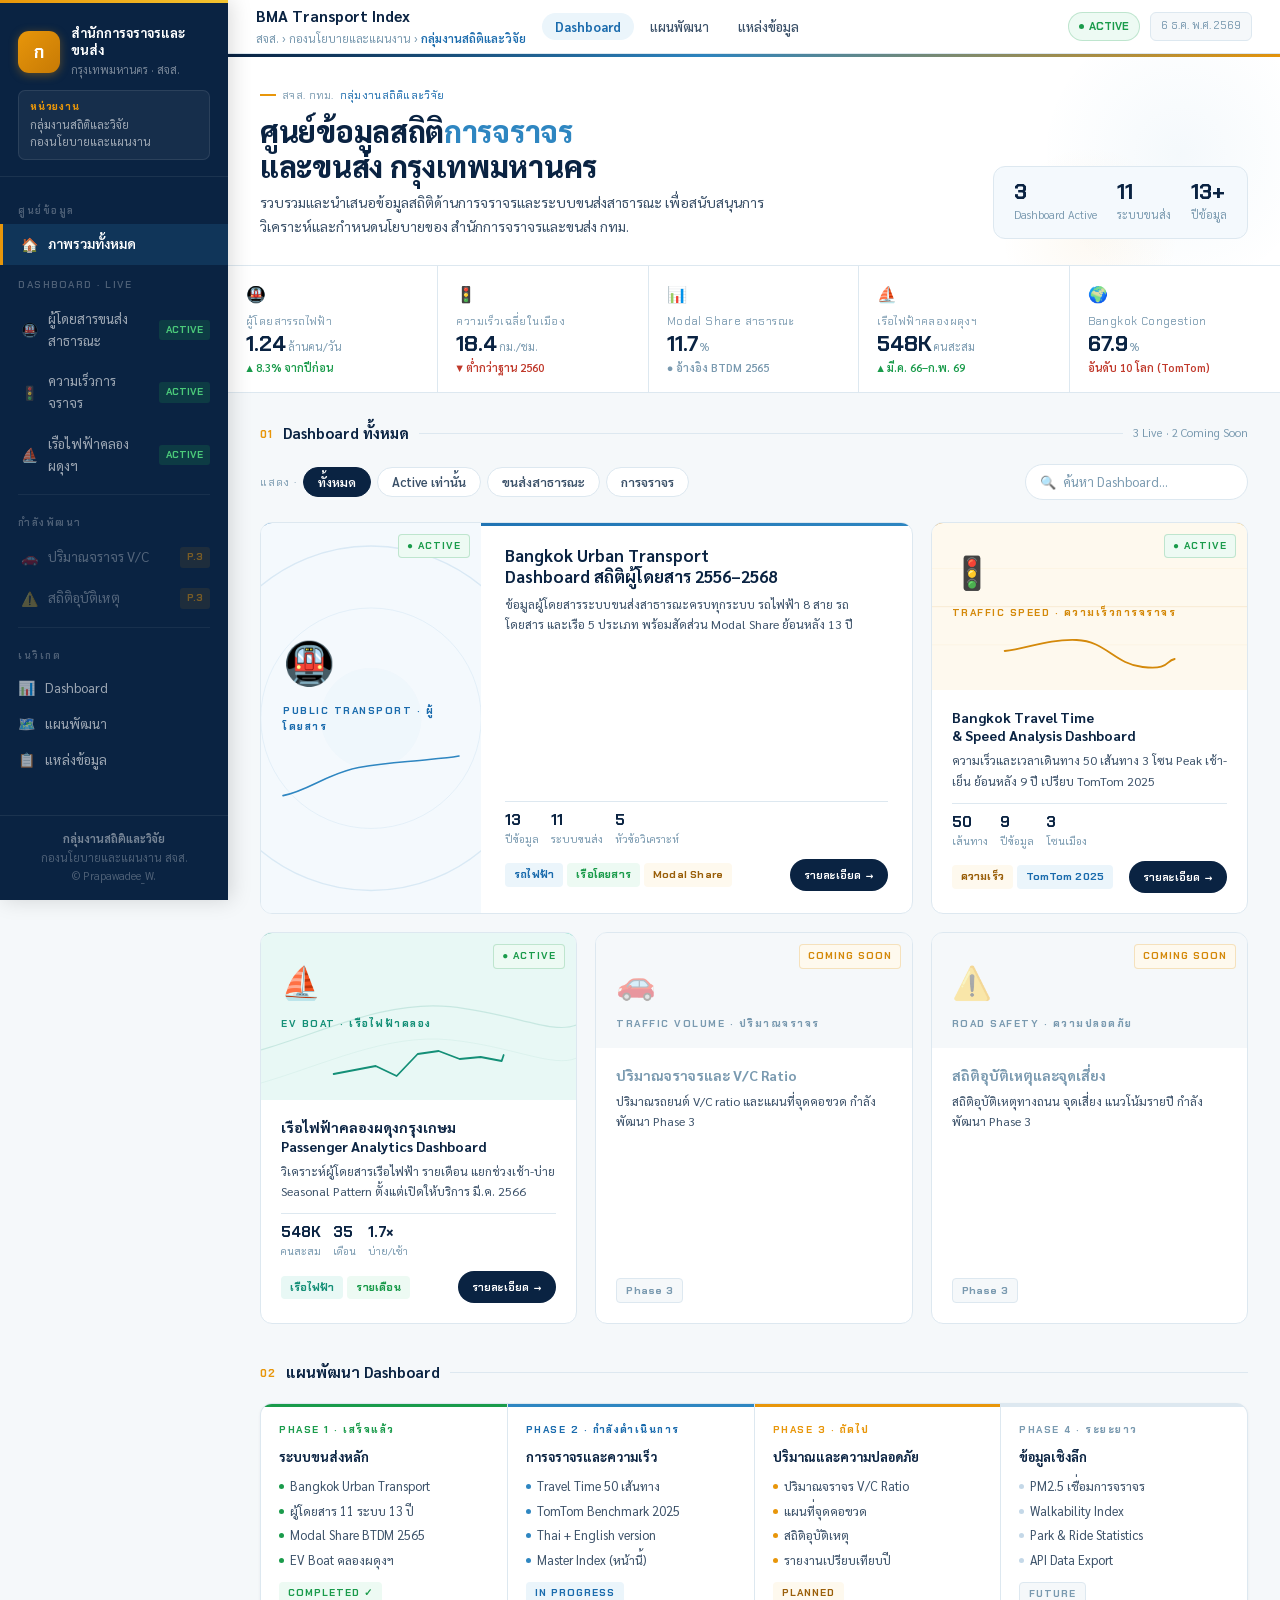
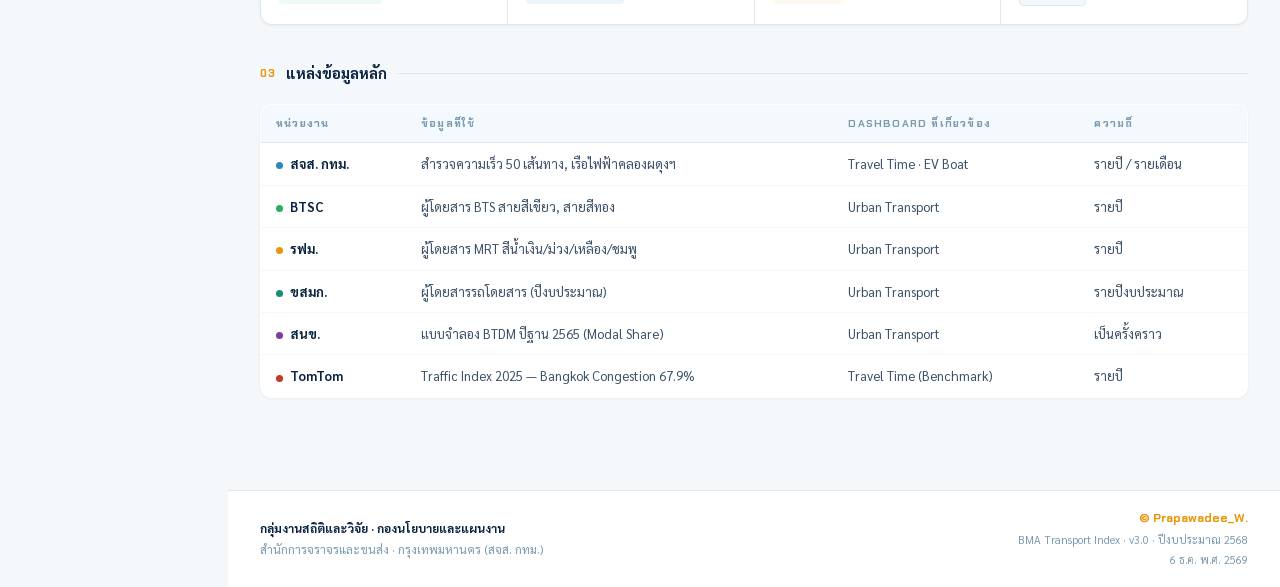
==== index.html @ 34e9fd41 "Add files via upload" ====
<!DOCTYPE html>
<html lang="th">
<head>
<meta charset="UTF-8">
<meta name="viewport" content="width=device-width, initial-scale=1.0">
<title>BMA Transport Index · ศูนย์ข้อมูลสถิติการจราจรและขนส่ง กทม.</title>
<link href="https://fonts.googleapis.com/css2?family=Sarabun:wght@300;400;500;600;700;800&family=Chakra+Petch:wght@400;500;600;700&display=swap" rel="stylesheet">
<style>
/* ══════════════════════════════════════════════════
   DESIGN SYSTEM — BMA Transport Index
   พื้นขาว · Sidebar มาตรฐานราชการ · Interactive
   © Prapawadee_W.
══════════════════════════════════════════════════ */
:root {
  /* Brand */
  --navy:        #0A2342;
  --navy-light:  #0D2B4E;
  --blue:        #1A6BAD;
  --blue-mid:    #2E86C1;
  --blue-light:  #EBF5FB;
  --blue-pale:   #F4F9FD;
  --gold:        #D4890A;
  --gold-bright: #E8960A;
  --gold-light:  #FEF9EE;
  --green:       #1A9B4B;
  --green-light: #EDFAF3;
  --teal:        #148F77;
  --teal-light:  #E8F8F5;
  --red:         #C0392B;
  --red-light:   #FDF3F2;
  --slate:       #5D7B8A;
  /* Layout */
  --sidebar-w:   228px;
  /* Neutral */
  --bg:          #F5F8FA;
  --white:       #FFFFFF;
  --border:      #DDE8F0;
  --border-mid:  #C4D8E8;
  /* Text */
  --text:        #0D1B2A;
  --text-mid:    #3A5068;
  --text-muted:  #7A9AB0;
  /* Shadow */
  --sh-xs: 0 1px 3px rgba(10,35,66,0.06);
  --sh-sm: 0 2px 8px rgba(10,35,66,0.08);
  --sh-md: 0 4px 20px rgba(10,35,66,0.10);
  --sh-lg: 0 10px 40px rgba(10,35,66,0.14);
  /* Radius */
  --r:    12px;
  --r-sm: 7px;
}

/* ══════════════════════════════════
   FLUID TYPE SCALE
   PC (≥1100px): base 15px
   Tablet (768–1099px): base 14px
   Mobile (<768px): base 13px
   Minimum readable: 11px (labels)
══════════════════════════════════ */
*,*::before,*::after { box-sizing:border-box; margin:0; padding:0; }
html {
  scroll-behavior:smooth;
  /* fluid base: 13px mobile → 15px desktop */
  font-size: clamp(13px, 1.2vw + 10px, 15px);
}
body {
  font-family: 'Sarabun', sans-serif;
  background: var(--bg);
  color: var(--text);
  font-size: 1rem;        /* inherits clamp above */
  line-height: 1.65;
  min-height: 100vh;
  display: flex;
}

/* ══════════════════════════════════
   SIDEBAR (มาตรฐานราชการ)
══════════════════════════════════ */
.sidebar {
  position: fixed;
  top: 0; left: 0;
  width: var(--sidebar-w);
  height: 100vh;
  background: var(--navy);
  display: flex; flex-direction: column;
  z-index: 300;
  box-shadow: 3px 0 20px rgba(0,0,0,0.15);
  overflow: hidden;
}

/* top accent stripe */
.sidebar::before {
  content: '';
  position: absolute; top:0; left:0; right:0; height:3px;
  background: linear-gradient(90deg, var(--gold-bright), #F4C430);
}

.sb-brand {
  padding: 22px 18px 16px;
  border-bottom: 1px solid rgba(255,255,255,0.07);
  margin-top: 3px;
}
.sb-logo-row {
  display: flex; align-items: center; gap: 11px;
  margin-bottom: 11px;
}
.sb-logo-circle {
  width: 42px; height: 42px; border-radius: 11px;
  background: linear-gradient(135deg, var(--gold-bright), #C77A05);
  display: flex; align-items: center; justify-content: center;
  font-family: 'Chakra Petch', sans-serif;
  font-size: 17px; font-weight: 700; color: #fff;
  flex-shrink: 0;
  box-shadow: 0 2px 10px rgba(212,137,10,0.4);
}
.sb-brand-name {
  font-size: 13px; font-weight: 700; color: #fff;
  line-height: 1.3;
}
.sb-brand-sub { font-size: 11px; color: rgba(255,255,255,0.45); margin-top:2px; }

.sb-org-box {
  background: rgba(255,255,255,0.05);
  border: 1px solid rgba(255,255,255,0.09);
  border-radius: 7px;
  padding: 8px 11px;
  font-size: 11px;
  color: rgba(255,255,255,0.6);
  line-height: 1.55;
}
.sb-org-box strong {
  color: var(--gold-bright);
  display: block; font-size: 10px;
  font-family: 'Chakra Petch', sans-serif;
  letter-spacing: 0.8px; text-transform: uppercase;
  margin-bottom: 2px;
}

/* nav */
.sb-nav { flex:1; padding: 14px 0; overflow-y: auto; }
.sb-nav::-webkit-scrollbar { width: 3px; }
.sb-nav::-webkit-scrollbar-track { background: transparent; }
.sb-nav::-webkit-scrollbar-thumb { background: rgba(255,255,255,0.1); border-radius: 2px; }

.sb-section-label {
  font-family: 'Chakra Petch', sans-serif;
  font-size: 10px; font-weight: 600;
  color: rgba(255,255,255,0.28);
  letter-spacing: 1.5px; text-transform: uppercase;
  padding: 12px 18px 5px;
}

.sb-item {
  display: flex; align-items: center; gap: 10px;
  padding: 9px 18px;
  color: rgba(255,255,255,0.6);
  font-size: 13.5px;
  cursor: pointer;
  border-left: 3px solid transparent;
  transition: all 0.18s;
  text-decoration: none;
  position: relative;
}
.sb-item:hover {
  background: rgba(255,255,255,0.05);
  color: rgba(255,255,255,0.9);
}
.sb-item.active {
  background: rgba(46,134,193,0.18);
  color: #fff;
  border-left-color: var(--gold-bright);
  font-weight: 600;
}
.sb-icon { width: 17px; text-align:center; font-size:14px; flex-shrink:0; }

/* live badge on nav item */
.sb-badge {
  margin-left: auto;
  font-family: 'Chakra Petch', sans-serif;
  font-size: 10px; font-weight: 700;
  padding: 2px 7px; border-radius: 3px;
  text-transform: uppercase;
}
.sb-badge.live { background: rgba(26,155,75,0.2); color: #4BCA7A; }
.sb-badge.soon { background: rgba(212,137,10,0.2); color: var(--gold-bright); }

.sb-divider { height:1px; background: rgba(255,255,255,0.06); margin: 8px 18px; }

.sb-footer {
  padding: 14px 18px;
  border-top: 1px solid rgba(255,255,255,0.07);
  font-size: 11px;
  color: rgba(255,255,255,0.28);
  text-align: center;
  line-height: 1.7;
}
.sb-footer strong { color: rgba(255,255,255,0.45); }

/* ══════════════════════════════════
   MAIN WRAPPER
══════════════════════════════════ */
.main-wrapper {
  margin-left: var(--sidebar-w);
  flex: 1;
  display: flex; flex-direction: column;
  min-height: 100vh;
}

/* ══════════════════════════════════
   TOPBAR
══════════════════════════════════ */
.topbar {
  background: var(--white);
  border-bottom: 1px solid var(--border);
  height: 54px;
  padding: 0 28px;
  display: flex; align-items: center; justify-content: space-between;
  position: sticky; top:0; z-index:200;
  box-shadow: var(--sh-xs);
  gap: 16px;
}
.topbar-left { display:flex; align-items:center; gap:16px; }
.page-title  { font-size: clamp(14px, 1.2vw, 16px); font-weight:700; color:var(--navy); }
.breadcrumb  { font-size: 11.5px; color:var(--text-muted); }
.breadcrumb span { color:var(--blue); font-weight:600; }

/* inline nav pills (topbar) */
.top-nav { display:flex; align-items:center; gap:3px; }
.tnav-pill {
  padding: 5px 13px;
  border-radius: 18px; font-size: 13px; font-weight:500;
  color: var(--text-mid); cursor:pointer;
  border:none; background:transparent;
  font-family:'Sarabun',sans-serif;
  transition:all 0.15s;
}
.tnav-pill:hover { background:var(--blue-light); color:var(--blue); }
.tnav-pill.active { background:var(--blue-light); color:var(--blue); font-weight:700; }

.topbar-right { display:flex; align-items:center; gap:10px; flex-shrink:0; }
.live-chip {
  display:flex; align-items:center; gap:5px;
  background:var(--green-light);
  border:1px solid rgba(26,155,75,0.22);
  border-radius:18px; padding:4px 10px;
  font-size: 11px; font-weight:700; color:var(--green);
  font-family:'Chakra Petch',sans-serif;
}
.live-dot {
  width:5px; height:5px; border-radius:50%;
  background:var(--green);
  animation: blink 2s ease-in-out infinite;
}
@keyframes blink { 0%,100%{opacity:1} 50%{opacity:0.25} }
.date-badge {
  font-size: 11.5px; color:var(--text-muted);
  font-family:'Chakra Petch',sans-serif;
  background:var(--bg); border:1px solid var(--border);
  border-radius:6px; padding:4px 10px;
}

/* ══════════════════════════════════
   HERO BANNER
══════════════════════════════════ */
.hero {
  background: var(--white);
  border-bottom: 1px solid var(--border);
  padding: 32px 32px 26px;
  position: relative; overflow: hidden;
}
.hero-stripe {
  position:absolute; top:0; left:0; right:0; height:3px;
  background: linear-gradient(90deg, var(--navy) 0%, var(--blue-mid) 45%, var(--gold-bright) 100%);
}
.hero-deco {
  position:absolute; right:-40px; top:-40px;
  width:280px; height:280px; border-radius:50%;
  background:radial-gradient(circle,rgba(46,134,193,0.05) 0%,transparent 70%);
  pointer-events:none;
}
.hero-deco2 {
  position:absolute; right:100px; bottom:-60px;
  width:180px; height:180px; border-radius:50%;
  background:radial-gradient(circle,rgba(212,137,10,0.05) 0%,transparent 70%);
  pointer-events:none;
}
.hero-inner { position:relative; z-index:1; display:flex; align-items:flex-end; justify-content:space-between; gap:24px; flex-wrap:wrap; }
.hero-crumb {
  display:flex; align-items:center; gap:6px;
  font-size: 11px; color:var(--text-muted);
  font-family:'Chakra Petch',sans-serif; letter-spacing:0.3px;
  margin-bottom:10px;
}
.hero-crumb::before { content:''; width:16px; height:2px; background:var(--gold-bright); display:inline-block; }
.hero-crumb span { color:var(--blue); }
.hero-h1 {
  font-size: clamp(22px, 3vw, 30px); font-weight:800; color:var(--navy);
  line-height:1.15; letter-spacing:-0.3px;
}
.hero-h1 em { color:var(--blue-mid); font-style:normal; }
.hero-sub {
  margin-top:8px; font-size: clamp(13px, 1.1vw, 14px); color:var(--text-mid);
  font-weight:400; max-width:520px; line-height:1.7;
}
.hero-counters {
  display:flex; gap:20px;
  background:var(--blue-pale); border:1px solid var(--border);
  border-radius:var(--r); padding:14px 20px;
  flex-shrink:0;
}
.hcnt-val {
  font-size: clamp(18px, 2vw, 22px); font-weight:800; color:var(--navy);
  font-family:'Chakra Petch',sans-serif; line-height:1;
}
.hcnt-lbl { font-size: 11px; color:var(--text-muted); margin-top:3px; }

/* ══════════════════════════════════
   KPI STRIP
══════════════════════════════════ */
.kpi-strip {
  display:grid; grid-template-columns:repeat(5,1fr);
  background:var(--white);
  border-bottom:1px solid var(--border);
}
.kpi-cell {
  padding:15px 18px;
  border-right:1px solid var(--border);
  position:relative; cursor:default;
  transition:background 0.15s;
}
.kpi-cell:last-child { border-right:none; }
.kpi-cell:hover { background:var(--blue-pale); }
.kpi-cell::after {
  content:''; position:absolute;
  bottom:0; left:0; right:0; height:2px;
  transform:scaleX(0); transform-origin:left;
  transition:transform 0.28s ease;
}
.kpi-cell:hover::after { transform:scaleX(1); }
.kc-b::after { background:var(--blue-mid); }
.kc-g::after { background:var(--gold-bright); }
.kc-gr::after{ background:var(--green); }
.kc-t::after { background:var(--teal); }
.kc-r::after { background:var(--red); }

.kpi-em   { font-size: 16px; margin-bottom:5px; }
.kpi-lbl  { font-size: 11px; color:var(--text-muted); font-family:'Chakra Petch',sans-serif; letter-spacing:0.4px; margin-bottom:3px; }
.kpi-num  { font-size: clamp(18px, 2vw, 22px); font-weight:800; color:var(--navy); line-height:1; font-family:'Chakra Petch',sans-serif; }
.kpi-unit { font-size: 11px; font-weight:400; color:var(--text-muted); margin-left:2px; font-family:'Sarabun',sans-serif; }
.kpi-chg  { margin-top:4px; font-size: 11px; font-weight:600; }
.up   { color:var(--green); }
.down { color:var(--red); }
.flat { color:var(--text-muted); }

/* ══════════════════════════════════
   CONTENT AREA
══════════════════════════════════ */
.content { padding:28px 32px 56px; flex:1; }

/* Section header */
.sec-head {
  display:flex; align-items:center; gap:10px;
  margin-bottom:18px;
}
.sec-num {
  font-family:'Chakra Petch',sans-serif;
  font-size: 11px; font-weight:700; color:var(--gold-bright); letter-spacing:1px;
}
.sec-title { font-size: 15px; font-weight:700; color:var(--navy); }
.sec-hr { flex:1; height:1px; background:var(--border); }
.sec-meta { font-size: 11.5px; color:var(--text-muted); }

/* ══════════════════════════════════
   FILTER BAR
══════════════════════════════════ */
.filter-bar {
  display:flex; align-items:center; justify-content:space-between;
  margin-bottom:22px; flex-wrap:wrap; gap:10px;
}
.filter-left { display:flex; align-items:center; gap:6px; flex-wrap:wrap; }
.filter-lbl {
  font-size: 11px; color:var(--text-muted);
  font-family:'Chakra Petch',sans-serif;
  letter-spacing:0.8px; text-transform:uppercase;
}
.fbtn {
  padding: 6px 14px; border-radius:16px;
  font-size: 12.5px; font-weight:600;
  font-family:'Sarabun',sans-serif; cursor:pointer;
  border:1px solid var(--border);
  background:var(--white); color:var(--text-mid);
  transition:all 0.15s;
}
.fbtn:hover { border-color:var(--blue-mid); color:var(--blue); }
.fbtn.on { background:var(--navy); color:#fff; border-color:var(--navy); }

.search-wrap {
  display:flex; align-items:center; gap:7px;
  background:var(--white); border:1px solid var(--border);
  border-radius:20px; padding:6px 14px;
  transition:border-color 0.15s;
}
.search-wrap:focus-within { border-color:var(--blue-mid); box-shadow:0 0 0 3px rgba(46,134,193,0.08); }
.search-wrap input {
  border:none; outline:none; background:transparent;
  font-family:'Sarabun',sans-serif; font-size: 13px;
  color:var(--text); width:170px;
}
.search-wrap input::placeholder { color:var(--text-muted); }

/* ══════════════════════════════════
   DASHBOARD CARDS GRID
══════════════════════════════════ */
.cards-grid {
  display:grid;
  grid-template-columns:repeat(3,1fr);
  gap:18px; margin-bottom:36px;
}

.dcard {
  background:var(--white);
  border:1px solid var(--border);
  border-radius:var(--r);
  overflow:hidden;
  display:flex; flex-direction:column;
  text-decoration:none; color:inherit;
  cursor:pointer; position:relative;
  transition:transform 0.2s, box-shadow 0.2s, border-color 0.2s;
}
.dcard:not(.disabled):hover {
  transform:translateY(-4px);
  box-shadow:var(--sh-lg);
  border-color:var(--border-mid);
}
.dcard.featured { grid-column:span 2; flex-direction:row; }
.dcard.disabled { opacity:0.52; cursor:not-allowed; pointer-events:none; }
.dcard[data-hidden="true"] { display:none; }

/* accent top bar */
.dcard::before {
  content:''; position:absolute;
  top:0; left:0; right:0; height:3px;
}
.dcard.c-blue::before  { background:linear-gradient(90deg,var(--blue),var(--blue-mid)); }
.dcard.c-gold::before  { background:linear-gradient(90deg,#B5700A,var(--gold-bright)); }
.dcard.c-teal::before  { background:linear-gradient(90deg,var(--teal),#1ABC9C); }
.dcard.c-slate::before { background:var(--border); }

/* card visual panel */
.card-vis {
  background:var(--blue-pale);
  padding:22px 20px 16px;
  flex-shrink:0; position:relative; overflow:hidden;
}
.featured .card-vis {
  width:220px; padding:26px 22px;
  display:flex; flex-direction:column; justify-content:center;
}
.dcard.c-gold .card-vis  { background:var(--gold-light); }
.dcard.c-teal .card-vis  { background:var(--teal-light); }
.dcard.c-slate .card-vis { background:var(--bg); }

.vis-deco { position:absolute; inset:0; pointer-events:none; opacity:0.45; }
.card-icon { font-size:32px; display:block; margin-bottom:8px; position:relative; z-index:1; }
.featured .card-icon { font-size:42px; }
.card-type {
  font-family:'Chakra Petch',sans-serif;
  font-size: 10px; font-weight:700; letter-spacing:1.5px;
  text-transform:uppercase; position:relative; z-index:1;
}
.dcard.c-blue .card-type  { color:var(--blue); }
.dcard.c-gold .card-type  { color:var(--gold); }
.dcard.c-teal .card-type  { color:var(--teal); }
.dcard.c-slate .card-type { color:var(--text-muted); }

/* sparkline */
.spark { width:100%; height:42px; margin-top:10px; position:relative; z-index:1; }
.featured .spark { height:64px; }
.spark svg { width:100%; height:100%; overflow:visible; }
.spark path { fill:none; stroke-width:1.8; stroke-linecap:round; stroke-linejoin:round; }
.spark .area { fill-opacity:0.12; stroke:none; }

/* status pill */
.card-pill {
  position:absolute; top:11px; right:11px;
  font-family:'Chakra Petch',sans-serif;
  font-size: 10px; font-weight:700; letter-spacing:1px;
  padding:3px 8px; border-radius:4px; text-transform:uppercase;
}
.pill-live { background:var(--green-light); color:var(--green); border:1px solid rgba(26,155,75,0.22); }
.pill-soon { background:var(--gold-light);  color:var(--gold);  border:1px solid rgba(212,137,10,0.22); }

/* card body */
.card-body { padding:18px 20px 20px; flex:1; display:flex; flex-direction:column; }
.featured .card-body { padding:22px 24px; }

.card-title { font-size: clamp(13px, 1.1vw, 15px); font-weight:700; color:var(--navy); line-height:1.3; margin-bottom:6px; }
.featured .card-title { font-size: clamp(15px, 1.3vw, 17px); }
.card-desc  { font-size: clamp(12px, 0.95vw, 13px); color:var(--text-mid); line-height:1.65; flex:1; }

.card-stats {
  display:flex; gap:12px; flex-wrap:wrap;
  margin-top:12px; padding-top:11px;
  border-top:1px solid var(--border);
}
.cstat-val { font-size: 15px; font-weight:800; color:var(--navy); font-family:'Chakra Petch',sans-serif; line-height:1; }
.cstat-lbl { font-size: 10.5px; color:var(--text-muted); margin-top:2px; }

.card-foot {
  margin-top:12px;
  display:flex; align-items:center; justify-content:space-between;
  gap:8px; flex-wrap:wrap;
}
.tags { display:flex; gap:4px; flex-wrap:wrap; }
.tag {
  font-size: 10.5px; font-weight:700;
  padding:3px 9px; border-radius:4px;
  font-family:'Chakra Petch',sans-serif; letter-spacing:0.2px;
}
.t-blue  { background:var(--blue-light);  color:var(--blue); }
.t-gold  { background:var(--gold-light);  color:#9A5F0A; }
.t-green { background:var(--green-light); color:var(--green); }
.t-teal  { background:var(--teal-light);  color:var(--teal); }
.t-slate { background:var(--bg); color:var(--text-muted); border:1px solid var(--border); }

.detail-btn {
  display:inline-flex; align-items:center; gap:5px;
  background:var(--navy); color:#fff;
  font-family:'Chakra Petch',sans-serif;
  font-size: 11px; font-weight:600;
  padding:7px 14px; border-radius:16px;
  border:none; cursor:pointer;
  transition:all 0.15s; text-decoration:none; white-space:nowrap;
}
.detail-btn:hover { background:var(--blue); }
.detail-btn .arr { transition:transform 0.15s; display:inline-block; }
.dcard:hover .arr { transform:translateX(3px); }

/* no-results */
#noResults {
  display:none; text-align:center; padding:40px;
  color:var(--text-muted); font-size:13px;
}

/* ══════════════════════════════════
   ROADMAP
══════════════════════════════════ */
.roadmap-grid {
  display:grid; grid-template-columns:repeat(4,1fr);
  gap:1px; background:var(--border);
  border:1px solid var(--border); border-radius:var(--r);
  overflow:hidden; margin-bottom:36px;
  box-shadow:var(--sh-xs);
}
.rphase {
  background:var(--white); padding:18px;
  position:relative; overflow:hidden;
}
.rphase::before {
  content:''; position:absolute;
  top:0; left:0; right:0; height:3px;
}
.rphase.done::before   { background:var(--green); }
.rphase.active::before { background:var(--blue-mid); }
.rphase.next::before   { background:var(--gold-bright); }
.rphase.future::before { background:var(--border); }

.rp-label {
  font-family:'Chakra Petch',sans-serif;
  font-size: 10px; font-weight:700; letter-spacing:1.5px;
  text-transform:uppercase; margin-bottom:7px;
}
.done   .rp-label { color:var(--green); }
.active .rp-label { color:var(--blue); }
.next   .rp-label { color:var(--gold-bright); }
.future .rp-label { color:var(--text-muted); }

.rp-title { font-size: 13px; font-weight:700; color:var(--navy); margin-bottom:9px; }
.rp-list  { list-style:none; display:flex; flex-direction:column; gap:4px; }
.rp-list li {
  font-size: 12.5px; color:var(--text-mid);
  display:flex; align-items:center; gap:6px;
}
.rp-list li::before { content:''; width:5px; height:5px; border-radius:50%; flex-shrink:0; }
.done   li::before { background:var(--green); }
.active li::before { background:var(--blue-mid); }
.next   li::before { background:var(--gold-bright); }
.future li::before { background:var(--border-mid); }

.rp-badge {
  margin-top:11px; display:inline-block;
  font-family:'Chakra Petch',sans-serif;
  font-size: 10px; font-weight:700; letter-spacing:1px;
  padding:3px 9px; border-radius:4px; text-transform:uppercase;
}
.done   .rp-badge { background:var(--green-light);  color:var(--green); }
.active .rp-badge { background:var(--blue-light);   color:var(--blue); }
.next   .rp-badge { background:var(--gold-light);   color:#9A5F0A; }
.future .rp-badge { background:var(--bg); color:var(--text-muted); border:1px solid var(--border); }

/* ══════════════════════════════════
   DATA SOURCE TABLE
══════════════════════════════════ */
.src-table {
  width:100%; border-collapse:collapse;
  margin-bottom:36px;
  background:var(--white);
  border:1px solid var(--border);
  border-radius:var(--r); overflow:hidden;
  box-shadow:var(--sh-xs);
}
.src-table th {
  background:var(--blue-pale);
  padding:10px 15px; text-align:left;
  font-family:'Chakra Petch',sans-serif;
  font-size: 10.5px; font-weight:700; letter-spacing:1.2px;
  text-transform:uppercase; color:var(--text-muted);
  border-bottom:1px solid var(--border);
}
.src-table td {
  padding:10px 15px; font-size: 13px; color:var(--text-mid);
  border-bottom:1px solid var(--bg);
}
.src-table tr:last-child td { border-bottom:none; }
.src-table tbody tr:hover td { background:var(--blue-pale); }
.src-table td strong { color:var(--navy); font-weight:700; }
.src-dot {
  display:inline-block; width:7px; height:7px;
  border-radius:50%; margin-right:7px; vertical-align:middle;
}

/* ══════════════════════════════════
   FOOTER
══════════════════════════════════ */
.footer {
  background:var(--white);
  border-top:1px solid var(--border);
  padding:18px 32px;
  display:flex; align-items:center; justify-content:space-between;
  flex-wrap:wrap; gap:12px;
}
.footer-left { font-size: 12px; color:var(--text-muted); line-height:1.7; }
.footer-left strong { color:var(--navy); }
.footer-right { text-align:right; }
.footer-copy  { font-family:'Chakra Petch',sans-serif; font-weight:700; color:var(--gold-bright); font-size: 12px; }
.footer-ver   { font-size: 11px; color:var(--text-muted); margin-top:2px; }

/* ══════════════════════════════════
   MODAL
══════════════════════════════════ */
.overlay {
  position:fixed; inset:0;
  background:rgba(10,35,66,0.42);
  backdrop-filter:blur(5px);
  z-index:800;
  display:none; align-items:center; justify-content:center;
  padding:20px;
}
.overlay.open { display:flex; animation:fadeIn 0.18s ease; }
@keyframes fadeIn { from{opacity:0} to{opacity:1} }

.modal {
  background:var(--white); border-radius:18px;
  width:100%; max-width:660px;
  max-height:86vh; overflow-y:auto;
  box-shadow:var(--sh-lg);
  animation:slideUp 0.22s ease;
}
@keyframes slideUp {
  from{ transform:translateY(20px); opacity:0; }
  to  { transform:translateY(0);    opacity:1; }
}
.modal-head {
  padding:24px 28px 18px;
  border-bottom:1px solid var(--border);
  display:flex; align-items:flex-start; justify-content:space-between; gap:14px;
}
.modal-icon { font-size:38px; flex-shrink:0; }
.modal-title-area { flex:1; }
.modal-tag {
  font-family:'Chakra Petch',sans-serif;
  font-size: 10.5px; font-weight:700; letter-spacing:1.5px;
  text-transform:uppercase; color:var(--blue); margin-bottom:5px;
}
.modal-title { font-size: clamp(16px, 1.5vw, 19px); font-weight:800; color:var(--navy); line-height:1.2; }
.modal-x {
  width:34px; height:34px; border-radius:50%;
  background:var(--bg); border:1px solid var(--border);
  display:flex; align-items:center; justify-content:center;
  cursor:pointer; font-size:16px; color:var(--text-mid);
  flex-shrink:0; transition:all 0.14s;
}
.modal-x:hover { background:var(--red-light); color:var(--red); border-color:var(--red); }

.modal-body { padding:22px 28px 28px; }
.modal-sec { margin-bottom:20px; }
.modal-sec-title {
  font-family:'Chakra Petch',sans-serif;
  font-size: 10px; font-weight:700; letter-spacing:1.5px;
  text-transform:uppercase; color:var(--text-muted);
  margin-bottom:9px; padding-bottom:6px;
  border-bottom:1px solid var(--border);
}
.modal-desc { font-size: 13.5px; color:var(--text-mid); line-height:1.75; }

.modal-kpis { display:grid; grid-template-columns:repeat(3,1fr); gap:10px; }
.mkpi {
  background:var(--blue-pale); border-radius:var(--r-sm);
  padding:12px 14px; border:1px solid var(--border);
}
.mkpi-val { font-size: clamp(16px, 1.5vw, 20px); font-weight:800; color:var(--navy); font-family:'Chakra Petch',sans-serif; }
.mkpi-lbl { font-size: 11px; color:var(--text-muted); margin-top:2px; }

.modal-feats { list-style:none; display:flex; flex-direction:column; gap:7px; }
.modal-feats li {
  display:flex; align-items:flex-start; gap:9px;
  font-size: 13.5px; color:var(--text-mid);
}
.modal-feats li::before { content:'✓'; color:var(--green); font-weight:700; flex-shrink:0; margin-top:1px; }

.modal-src {
  background:var(--bg); border-radius:var(--r-sm);
  padding:11px 14px; border:1px solid var(--border);
  font-size: 12.5px; color:var(--text-mid); line-height:1.65;
}
.modal-src strong { color:var(--navy); }

.modal-foot { display:flex; gap:8px; flex-wrap:wrap; }
.btn-go {
  flex:1; padding:11px 18px;
  background:var(--navy); color:#fff; border:none;
  border-radius:var(--r-sm);
  font-family:'Chakra Petch',sans-serif;
  font-size: 12px; font-weight:700; cursor:pointer;
  transition:background 0.15s; text-decoration:none;
  display:flex; align-items:center; justify-content:center; gap:7px;
}
.btn-go:hover { background:var(--blue); }
.btn-cancel {
  padding:11px 18px; background:var(--white); color:var(--text-mid);
  border:1px solid var(--border); border-radius:var(--r-sm);
  font-family:'Chakra Petch',sans-serif; font-size: 12px; font-weight:600;
  cursor:pointer; transition:all 0.14s;
}
.btn-cancel:hover { border-color:var(--blue-mid); color:var(--blue); }

/* ══════════════════════════════════
   ANIMATIONS
══════════════════════════════════ */
@keyframes fadeUp {
  from{ opacity:0; transform:translateY(16px); }
  to  { opacity:1; transform:translateY(0); }
}
.dcard { animation:fadeUp 0.42s ease both; }
.dcard:nth-child(1){ animation-delay:.07s }
.dcard:nth-child(2){ animation-delay:.13s }
.dcard:nth-child(3){ animation-delay:.19s }
.dcard:nth-child(4){ animation-delay:.25s }
.dcard:nth-child(5){ animation-delay:.31s }

/* ══════════════════════════════════
   RESPONSIVE BREAKPOINTS
   PC     ≥ 1100px  → full layout
   Tablet  768–1099 → condensed sidebar
   Mobile  < 768px  → no sidebar, stack
══════════════════════════════════ */

/* ── TABLET LANDSCAPE (1100px) */
@media(max-width:1100px){
  .kpi-strip{ grid-template-columns:repeat(3,1fr); }
  .cards-grid{ grid-template-columns:1fr 1fr; }
  .dcard.featured{ grid-column:span 2; }
  .roadmap-grid{ grid-template-columns:1fr 1fr; }
  .content{ padding:24px 24px 48px; }
}

/* ── TABLET PORTRAIT (768–899px) */
@media(max-width:899px){
  :root { --sidebar-w: 200px; }
  .sb-brand-name{ font-size:12px; }
  .sb-org-box{ font-size:10.5px; }
  .sb-item{ font-size:13px; padding:8px 14px; }
  .hero{ padding:28px 22px 24px; }
  .hero-inner{ flex-direction:column; align-items:flex-start; gap:16px; }
  .hero-counters{ width:100%; justify-content:space-between; }
  .kpi-strip{ grid-template-columns:repeat(3,1fr); }
  .kpi-cell{ padding:13px 14px; }
  .kpi-num{ font-size:18px; }
  .cards-grid{ grid-template-columns:1fr 1fr; gap:14px; }
  .dcard.featured{ grid-column:span 2; flex-direction:column; }
  .featured .card-vis{ width:100%; }
  .roadmap-grid{ grid-template-columns:1fr 1fr; }
  .src-table th,.src-table td{ font-size:12px; padding:9px 12px; }
  .top-nav{ display:none; }
}

/* ── SMALL TABLET / LARGE MOBILE (640–767px) */
@media(max-width:767px){
  .sidebar{ width:0; transform:translateX(-100%); overflow:hidden; }
  .main-wrapper{ margin-left:0; }
  html{ font-size: 14px; }
  .hero{ padding:20px 16px 18px; }
  .hero-h1{ font-size:22px; }
  .hero-sub{ font-size:13px; }
  .hero-counters{ gap:12px; padding:12px 14px; }
  .hcnt-val{ font-size:18px; }
  .kpi-strip{ grid-template-columns:repeat(2,1fr); }
  .kpi-cell:nth-child(5){ grid-column:span 2; border-top:1px solid var(--border); }
  .kpi-num{ font-size:18px; }
  .kpi-lbl{ font-size:10.5px; }
  .kpi-chg{ font-size:10.5px; }
  .content{ padding:18px 16px 44px; }
  .cards-grid{ grid-template-columns:1fr; gap:14px; }
  .dcard.featured{ grid-column:span 1; flex-direction:column; }
  .featured .card-vis{ width:100%; }
  .card-title{ font-size:14px; }
  .card-desc{ font-size:12.5px; }
  .filter-bar{ flex-direction:column; align-items:flex-start; }
  .search-wrap input{ width:140px; }
  .roadmap-grid{ grid-template-columns:1fr; }
  .modal-kpis{ grid-template-columns:1fr 1fr; }
  .footer{ padding:14px 16px; flex-direction:column; text-align:center; }
  .footer-right{ text-align:center; }
  .topbar{ padding:0 16px; }
  .top-nav{ display:none; }
  .date-badge{ display:none; }
}

/* ── MOBILE (< 480px) */
@media(max-width:479px){
  html{ font-size: 13px; }
  .hero-h1{ font-size:20px; }
  .kpi-strip{ grid-template-columns:1fr 1fr; }
  .kpi-num{ font-size:16px; }
  .kpi-lbl{ font-size:10px; }
  .hcnt-val{ font-size:16px; }
  .hcnt-lbl{ font-size:10px; }
  .card-title{ font-size:13.5px; }
  .cstat-val{ font-size:14px; }
  .cstat-lbl{ font-size:10px; }
  .fbtn{ font-size:12px; padding:5px 11px; }
  .rp-title{ font-size:12.5px; }
  .rp-list li{ font-size:12px; }
  .modal-head{ padding:18px 20px 14px; }
  .modal-body{ padding:16px 20px 22px; }
  .modal-title{ font-size:16px; }
  .modal-desc{ font-size:13px; }
  .mkpi-val{ font-size:16px; }
  .mkpi-lbl{ font-size:10.5px; }
  .modal-feats li{ font-size:13px; }
}
</style>
</head>
<body>

<!-- ══════════════════════════════════════ SIDEBAR -->
<aside class="sidebar">
  <div class="sb-brand">
    <div class="sb-logo-row">
      <div class="sb-logo-circle">ก</div>
      <div>
        <div class="sb-brand-name">สำนักการจราจรและขนส่ง</div>
        <div class="sb-brand-sub">กรุงเทพมหานคร · สจส.</div>
      </div>
    </div>
    <div class="sb-org-box">
      <strong>หน่วยงาน</strong>
      กลุ่มงานสถิติและวิจัย<br>กองนโยบายและแผนงาน
    </div>
  </div>

  <nav class="sb-nav">
    <div class="sb-section-label">ศูนย์ข้อมูล</div>
    <a class="sb-item active" href="#">
      <span class="sb-icon">🏠</span> ภาพรวมทั้งหมด
    </a>

    <div class="sb-section-label">Dashboard · Live</div>
    <a class="sb-item" href="https://bma-statistics-pw.github.io/Bangkok_urban_Transport/" target="_blank">
      <span class="sb-icon">🚇</span> ผู้โดยสารขนส่งสาธารณะ
      <span class="sb-badge live">ACTIVE</span>
    </a>
    <a class="sb-item" href="https://bma-statistics-pw.github.io/BMA-travel-time-dashboard-TH/" target="_blank">
      <span class="sb-icon">🚦</span> ความเร็วการจราจร
      <span class="sb-badge live">ACTIVE</span>
    </a>
    <a class="sb-item" href="https://bma-statistics-pw.github.io/BMA-EV_Passenger-boat/" target="_blank">
      <span class="sb-icon">⛵</span> เรือไฟฟ้าคลองผดุงฯ
      <span class="sb-badge live">ACTIVE</span>
    </a>

    <div class="sb-divider"></div>
    <div class="sb-section-label">กำลังพัฒนา</div>
    <a class="sb-item" href="#" style="pointer-events:none;opacity:0.5">
      <span class="sb-icon">🚗</span> ปริมาณจราจร V/C
      <span class="sb-badge soon">P.3</span>
    </a>
    <a class="sb-item" href="#" style="pointer-events:none;opacity:0.5">
      <span class="sb-icon">⚠️</span> สถิติอุบัติเหตุ
      <span class="sb-badge soon">P.3</span>
    </a>

    <div class="sb-divider"></div>
    <div class="sb-section-label">เนวิเกต</div>
    <button class="sb-item" onclick="navScroll('#dashboards')" style="width:100%;text-align:left;background:transparent;border:none;cursor:pointer;font-family:inherit;">
      <span class="sb-icon">📊</span> Dashboard
    </button>
    <button class="sb-item" onclick="navScroll('#roadmap')" style="width:100%;text-align:left;background:transparent;border:none;cursor:pointer;font-family:inherit;">
      <span class="sb-icon">🗺️</span> แผนพัฒนา
    </button>
    <button class="sb-item" onclick="navScroll('#sources')" style="width:100%;text-align:left;background:transparent;border:none;cursor:pointer;font-family:inherit;">
      <span class="sb-icon">📋</span> แหล่งข้อมูล
    </button>
  </nav>

  <div class="sb-footer">
    <strong>กลุ่มงานสถิติและวิจัย</strong><br>
    กองนโยบายและแผนงาน สจส.<br>
    © Prapawadee_W.
  </div>
</aside>

<!-- ══════════════════════════════════════ MAIN -->
<div class="main-wrapper">

  <!-- TOPBAR -->
  <header class="topbar">
    <div class="topbar-left">
      <div>
        <div class="page-title">BMA Transport Index</div>
        <div class="breadcrumb">สจส. › กองนโยบายและแผนงาน › <span>กลุ่มงานสถิติและวิจัย</span></div>
      </div>
      <nav class="top-nav">
        <button class="tnav-pill active" onclick="navScroll('#dashboards',this)">Dashboard</button>
        <button class="tnav-pill" onclick="navScroll('#roadmap',this)">แผนพัฒนา</button>
        <button class="tnav-pill" onclick="navScroll('#sources',this)">แหล่งข้อมูล</button>
      </nav>
    </div>
    <div class="topbar-right">
      <div class="live-chip"><span class="live-dot"></span>ACTIVE</div>
      <div class="date-badge" id="topDate">—</div>
    </div>
  </header>

  <!-- HERO -->
  <section class="hero">
    <div class="hero-stripe"></div>
    <div class="hero-deco"></div>
    <div class="hero-deco2"></div>
    <div class="hero-inner">
      <div>
        <div class="hero-crumb">สจส. กทม. <span>กลุ่มงานสถิติและวิจัย</span></div>
        <h1 class="hero-h1">ศูนย์ข้อมูลสถิติ<em>การจราจร</em><br>และขนส่ง กรุงเทพมหานคร</h1>
        <p class="hero-sub">รวบรวมและนำเสนอข้อมูลสถิติด้านการจราจรและระบบขนส่งสาธารณะ เพื่อสนับสนุนการวิเคราะห์และกำหนดนโยบายของ สำนักการจราจรและขนส่ง กทม.</p>
      </div>
      <div class="hero-counters">
        <div><div class="hcnt-val">3</div><div class="hcnt-lbl">Dashboard Active</div></div>
        <div><div class="hcnt-val">11</div><div class="hcnt-lbl">ระบบขนส่ง</div></div>
        <div><div class="hcnt-val">13+</div><div class="hcnt-lbl">ปีข้อมูล</div></div>
      </div>
    </div>
  </section>

  <!-- KPI STRIP -->
  <div class="kpi-strip">
    <div class="kpi-cell kc-b">
      <div class="kpi-em">🚇</div>
      <div class="kpi-lbl">ผู้โดยสารรถไฟฟ้า</div>
      <div class="kpi-num">1.24<span class="kpi-unit">ล้านคน/วัน</span></div>
      <div class="kpi-chg up">▲ 8.3% จากปีก่อน</div>
    </div>
    <div class="kpi-cell kc-g">
      <div class="kpi-em">🚦</div>
      <div class="kpi-lbl">ความเร็วเฉลี่ยในเมือง</div>
      <div class="kpi-num">18.4<span class="kpi-unit">กม./ชม.</span></div>
      <div class="kpi-chg down">▼ ต่ำกว่าฐาน 2560</div>
    </div>
    <div class="kpi-cell kc-gr">
      <div class="kpi-em">📊</div>
      <div class="kpi-lbl">Modal Share สาธารณะ</div>
      <div class="kpi-num">11.7<span class="kpi-unit">%</span></div>
      <div class="kpi-chg flat">● อ้างอิง BTDM 2565</div>
    </div>
    <div class="kpi-cell kc-t">
      <div class="kpi-em">⛵</div>
      <div class="kpi-lbl">เรือไฟฟ้าคลองผดุงฯ</div>
      <div class="kpi-num">548K<span class="kpi-unit">คนสะสม</span></div>
      <div class="kpi-chg up">▲ มี.ค. 66–ก.พ. 69</div>
    </div>
    <div class="kpi-cell kc-r">
      <div class="kpi-em">🌍</div>
      <div class="kpi-lbl">Bangkok Congestion</div>
      <div class="kpi-num">67.9<span class="kpi-unit">%</span></div>
      <div class="kpi-chg down">อันดับ 10 โลก (TomTom)</div>
    </div>
  </div>

  <!-- CONTENT -->
  <div class="content">

    <!-- ① DASHBOARDS -->
    <div id="dashboards">
      <div class="sec-head">
        <span class="sec-num">01</span>
        <span class="sec-title">Dashboard ทั้งหมด</span>
        <div class="sec-hr"></div>
        <span class="sec-meta">3 Live · 2 Coming Soon</span>
      </div>

      <!-- filter bar -->
      <div class="filter-bar">
        <div class="filter-left">
          <span class="filter-lbl">แสดง ·</span>
          <button class="fbtn on" onclick="filterCards('all',this)">ทั้งหมด</button>
          <button class="fbtn" onclick="filterCards('live',this)">Active เท่านั้น</button>
          <button class="fbtn" onclick="filterCards('transport',this)">ขนส่งสาธารณะ</button>
          <button class="fbtn" onclick="filterCards('traffic',this)">การจราจร</button>
        </div>
        <div class="search-wrap">
          <span style="color:var(--text-muted);font-size:13px">🔍</span>
          <input type="text" placeholder="ค้นหา Dashboard..." oninput="searchCards(this.value)">
        </div>
      </div>

      <!-- cards -->
      <div class="cards-grid" id="cardsGrid">

        <!-- ① Bangkok Urban Transport (featured) -->
        <a class="dcard featured c-blue"
           href="https://bma-statistics-pw.github.io/Bangkok_urban_Transport/"
           target="_blank"
           data-status="live" data-cat="transport"
           data-kw="รถไฟฟ้า bts mrt arl เรือ ขสมก modal share ผู้โดยสาร"
           onclick="trackClick(event,'Bangkok Urban Transport')">
          <div class="card-vis">
            <div class="vis-deco">
              <svg width="100%" height="100%" viewBox="0 0 220 170" preserveAspectRatio="xMidYMid slice">
                <circle cx="110" cy="85" r="75" fill="none" stroke="#2E86C1" stroke-width="0.6" opacity="0.3"/>
                <circle cx="110" cy="85" r="48" fill="none" stroke="#2E86C1" stroke-width="0.4" opacity="0.2"/>
                <circle cx="110" cy="85" r="22" fill="#2E86C1" opacity="0.05"/>
              </svg>
            </div>
            <span class="card-icon">🚇</span>
            <div class="card-type">Public Transport · ผู้โดยสาร</div>
            <div class="spark">
              <svg viewBox="0 0 200 64">
                <path class="area" d="M0,52 C28,47 52,26 86,20 S138,14 166,11 S190,9 200,7 L200,64 L0,64Z" fill="#2E86C1"/>
                <path d="M0,52 C28,47 52,26 86,20 S138,14 166,11 S190,9 200,7" stroke="#2E86C1"/>
              </svg>
            </div>
            <div class="card-pill pill-live">● ACTIVE</div>
          </div>
          <div class="card-body">
            <div class="card-title">Bangkok Urban Transport<br>Dashboard สถิติผู้โดยสาร 2556–2568</div>
            <div class="card-desc">ข้อมูลผู้โดยสารระบบขนส่งสาธารณะครบทุกระบบ รถไฟฟ้า 8 สาย รถโดยสาร และเรือ 5 ประเภท พร้อมสัดส่วน Modal Share ย้อนหลัง 13 ปี</div>
            <div class="card-stats">
              <div><div class="cstat-val">13</div><div class="cstat-lbl">ปีข้อมูล</div></div>
              <div><div class="cstat-val">11</div><div class="cstat-lbl">ระบบขนส่ง</div></div>
              <div><div class="cstat-val">5</div><div class="cstat-lbl">หัวข้อวิเคราะห์</div></div>
            </div>
            <div class="card-foot">
              <div class="tags">
                <span class="tag t-blue">รถไฟฟ้า</span>
                <span class="tag t-green">เรือโดยสาร</span>
                <span class="tag t-gold">Modal Share</span>
              </div>
              <span class="detail-btn" onclick="openModal('transport',event)">รายละเอียด <span class="arr">→</span></span>
            </div>
          </div>
        </a>

        <!-- ② Travel Time -->
        <a class="dcard c-gold"
           href="https://bma-statistics-pw.github.io/BMA-travel-time-dashboard-TH/"
           target="_blank"
           data-status="live" data-cat="traffic"
           data-kw="ความเร็ว เวลาเดินทาง จราจร tomtom ถนน โซน"
           onclick="trackClick(event,'Travel Time')">
          <div class="card-vis">
            <div class="vis-deco">
              <svg width="100%" height="100%" viewBox="0 0 190 130" preserveAspectRatio="xMidYMid slice">
                <line x1="0" y1="65" x2="190" y2="65" stroke="#D4890A" stroke-width="0.5" opacity="0.3"/>
                <line x1="0" y1="42" x2="190" y2="42" stroke="#D4890A" stroke-width="0.3" opacity="0.2"/>
                <line x1="0" y1="88" x2="190" y2="88" stroke="#D4890A" stroke-width="0.3" opacity="0.2"/>
              </svg>
            </div>
            <span class="card-icon">🚦</span>
            <div class="card-type">Traffic Speed · ความเร็วการจราจร</div>
            <div class="spark">
              <svg viewBox="0 0 170 42">
                <path class="area" d="M0,19 C24,16 43,7 72,8 S110,32 138,35 S160,29 170,27 L170,42 L0,42Z" fill="#D4890A"/>
                <path d="M0,19 C24,16 43,7 72,8 S110,32 138,35 S160,29 170,27" stroke="#D4890A"/>
              </svg>
            </div>
            <div class="card-pill pill-live">● ACTIVE</div>
          </div>
          <div class="card-body">
            <div class="card-title">Bangkok Travel Time<br>&amp; Speed Analysis Dashboard</div>
            <div class="card-desc">ความเร็วและเวลาเดินทาง 50 เส้นทาง 3 โซน Peak เช้า-เย็น ย้อนหลัง 9 ปี เปรียบ TomTom 2025</div>
            <div class="card-stats">
              <div><div class="cstat-val">50</div><div class="cstat-lbl">เส้นทาง</div></div>
              <div><div class="cstat-val">9</div><div class="cstat-lbl">ปีข้อมูล</div></div>
              <div><div class="cstat-val">3</div><div class="cstat-lbl">โซนเมือง</div></div>
            </div>
            <div class="card-foot">
              <div class="tags">
                <span class="tag t-gold">ความเร็ว</span>
                <span class="tag t-blue">TomTom 2025</span>
              </div>
              <span class="detail-btn" onclick="openModal('travel',event)">รายละเอียด <span class="arr">→</span></span>
            </div>
          </div>
        </a>

        <!-- ③ EV Boat -->
        <a class="dcard c-teal"
           href="https://bma-statistics-pw.github.io/BMA-EV_Passenger-boat/"
           target="_blank"
           data-status="live" data-cat="transport"
           data-kw="เรือ คลอง ผดุง ev ไฟฟ้า ผู้โดยสาร"
           onclick="trackClick(event,'EV Boat')">
          <div class="card-vis">
            <div class="vis-deco">
              <svg width="100%" height="100%" viewBox="0 0 190 130" preserveAspectRatio="xMidYMid slice">
                <path d="M0,85 C38,74 76,55 114,59 S176,76 190,70" fill="none" stroke="#148F77" stroke-width="0.7" opacity="0.35"/>
                <path d="M0,105 C38,94 76,75 114,79 S176,96 190,90" fill="none" stroke="#148F77" stroke-width="0.4" opacity="0.2"/>
              </svg>
            </div>
            <span class="card-icon">⛵</span>
            <div class="card-type">EV Boat · เรือไฟฟ้าคลอง</div>
            <div class="spark">
              <svg viewBox="0 0 170 42">
                <path class="area" d="M0,32 L21,28 L42,24 L63,34 L84,12 L105,9 L126,17 L147,15 L168,19 L170,13 L170,42 L0,42Z" fill="#148F77"/>
                <path d="M0,32 L21,28 L42,24 L63,34 L84,12 L105,9 L126,17 L147,15 L168,19 L170,13" stroke="#148F77"/>
              </svg>
            </div>
            <div class="card-pill pill-live">● ACTIVE</div>
          </div>
          <div class="card-body">
            <div class="card-title">เรือไฟฟ้าคลองผดุงกรุงเกษม<br>Passenger Analytics Dashboard</div>
            <div class="card-desc">วิเคราะห์ผู้โดยสารเรือไฟฟ้า รายเดือน แยกช่วงเช้า-บ่าย Seasonal Pattern ตั้งแต่เปิดให้บริการ มี.ค. 2566</div>
            <div class="card-stats">
              <div><div class="cstat-val">548K</div><div class="cstat-lbl">คนสะสม</div></div>
              <div><div class="cstat-val">35</div><div class="cstat-lbl">เดือน</div></div>
              <div><div class="cstat-val">1.7×</div><div class="cstat-lbl">บ่าย/เช้า</div></div>
            </div>
            <div class="card-foot">
              <div class="tags">
                <span class="tag t-teal">เรือไฟฟ้า</span>
                <span class="tag t-green">รายเดือน</span>
              </div>
              <span class="detail-btn" onclick="openModal('boat',event)">รายละเอียด <span class="arr">→</span></span>
            </div>
          </div>
        </a>

        <!-- ④ Coming: Traffic Volume -->
        <div class="dcard c-slate disabled"
             data-status="soon" data-cat="traffic"
             data-kw="ปริมาณจราจร vc ratio คอขวด">
          <div class="card-vis">
            <span class="card-icon" style="opacity:0.4">🚗</span>
            <div class="card-type">Traffic Volume · ปริมาณจราจร</div>
            <div class="card-pill pill-soon">COMING SOON</div>
          </div>
          <div class="card-body">
            <div class="card-title" style="color:var(--text-muted)">ปริมาณจราจรและ V/C Ratio</div>
            <div class="card-desc">ปริมาณรถยนต์ V/C ratio และแผนที่จุดคอขวด กำลังพัฒนา Phase 3</div>
            <div class="card-foot"><div class="tags"><span class="tag t-slate">Phase 3</span></div></div>
          </div>
        </div>

        <!-- ⑤ Coming: Road Safety -->
        <div class="dcard c-slate disabled"
             data-status="soon" data-cat="traffic"
             data-kw="อุบัติเหตุ ความปลอดภัย จุดเสี่ยง">
          <div class="card-vis">
            <span class="card-icon" style="opacity:0.4">⚠️</span>
            <div class="card-type">Road Safety · ความปลอดภัย</div>
            <div class="card-pill pill-soon">COMING SOON</div>
          </div>
          <div class="card-body">
            <div class="card-title" style="color:var(--text-muted)">สถิติอุบัติเหตุและจุดเสี่ยง</div>
            <div class="card-desc">สถิติอุบัติเหตุทางถนน จุดเสี่ยง แนวโน้มรายปี กำลังพัฒนา Phase 3</div>
            <div class="card-foot"><div class="tags"><span class="tag t-slate">Phase 3</span></div></div>
          </div>
        </div>

      </div><!-- /cards-grid -->
      <div id="noResults">
        <div style="font-size:28px;margin-bottom:10px">🔍</div>
        ไม่พบ Dashboard ที่ตรงกับการค้นหา
      </div>
    </div><!-- /#dashboards -->

    <!-- ② ROADMAP -->
    <div id="roadmap">
      <div class="sec-head">
        <span class="sec-num">02</span>
        <span class="sec-title">แผนพัฒนา Dashboard</span>
        <div class="sec-hr"></div>
      </div>
      <div class="roadmap-grid">
        <div class="rphase done">
          <div class="rp-label">Phase 1 · เสร็จแล้ว</div>
          <div class="rp-title">ระบบขนส่งหลัก</div>
          <ul class="rp-list">
            <li>Bangkok Urban Transport</li>
            <li>ผู้โดยสาร 11 ระบบ 13 ปี</li>
            <li>Modal Share BTDM 2565</li>
            <li>EV Boat คลองผดุงฯ</li>
          </ul>
          <span class="rp-badge">Completed ✓</span>
        </div>
        <div class="rphase active">
          <div class="rp-label">Phase 2 · กำลังดำเนินการ</div>
          <div class="rp-title">การจราจรและความเร็ว</div>
          <ul class="rp-list">
            <li>Travel Time 50 เส้นทาง</li>
            <li>TomTom Benchmark 2025</li>
            <li>Thai + English version</li>
            <li>Master Index (หน้านี้)</li>
          </ul>
          <span class="rp-badge">In Progress</span>
        </div>
        <div class="rphase next">
          <div class="rp-label">Phase 3 · ถัดไป</div>
          <div class="rp-title">ปริมาณและความปลอดภัย</div>
          <ul class="rp-list">
            <li>ปริมาณจราจร V/C Ratio</li>
            <li>แผนที่จุดคอขวด</li>
            <li>สถิติอุบัติเหตุ</li>
            <li>รายงานเปรียบเทียบปี</li>
          </ul>
          <span class="rp-badge">Planned</span>
        </div>
        <div class="rphase future">
          <div class="rp-label">Phase 4 · ระยะยาว</div>
          <div class="rp-title">ข้อมูลเชิงลึก</div>
          <ul class="rp-list">
            <li>PM2.5 เชื่อมการจราจร</li>
            <li>Walkability Index</li>
            <li>Park &amp; Ride Statistics</li>
            <li>API Data Export</li>
          </ul>
          <span class="rp-badge">Future</span>
        </div>
      </div>
    </div>

    <!-- ③ DATA SOURCES -->
    <div id="sources">
      <div class="sec-head">
        <span class="sec-num">03</span>
        <span class="sec-title">แหล่งข้อมูลหลัก</span>
        <div class="sec-hr"></div>
      </div>
      <table class="src-table">
        <thead>
          <tr>
            <th>หน่วยงาน</th>
            <th>ข้อมูลที่ใช้</th>
            <th>Dashboard ที่เกี่ยวข้อง</th>
            <th>ความถี่</th>
          </tr>
        </thead>
        <tbody>
          <tr>
            <td><strong><span class="src-dot" style="background:#2E86C1"></span>สจส. กทม.</strong></td>
            <td>สำรวจความเร็ว 50 เส้นทาง, เรือไฟฟ้าคลองผดุงฯ</td>
            <td>Travel Time · EV Boat</td>
            <td>รายปี / รายเดือน</td>
          </tr>
          <tr>
            <td><strong><span class="src-dot" style="background:#27AE60"></span>BTSC</strong></td>
            <td>ผู้โดยสาร BTS สายสีเขียว, สายสีทอง</td>
            <td>Urban Transport</td>
            <td>รายปี</td>
          </tr>
          <tr>
            <td><strong><span class="src-dot" style="background:#E8960A"></span>รฟม.</strong></td>
            <td>ผู้โดยสาร MRT สีน้ำเงิน/ม่วง/เหลือง/ชมพู</td>
            <td>Urban Transport</td>
            <td>รายปี</td>
          </tr>
          <tr>
            <td><strong><span class="src-dot" style="background:#148F77"></span>ขสมก.</strong></td>
            <td>ผู้โดยสารรถโดยสาร (ปีงบประมาณ)</td>
            <td>Urban Transport</td>
            <td>รายปีงบประมาณ</td>
          </tr>
          <tr>
            <td><strong><span class="src-dot" style="background:#7D3C98"></span>สนข.</strong></td>
            <td>แบบจำลอง BTDM ปีฐาน 2565 (Modal Share)</td>
            <td>Urban Transport</td>
            <td>เป็นครั้งคราว</td>
          </tr>
          <tr>
            <td><strong><span class="src-dot" style="background:#C0392B"></span>TomTom</strong></td>
            <td>Traffic Index 2025 — Bangkok Congestion 67.9%</td>
            <td>Travel Time (Benchmark)</td>
            <td>รายปี</td>
          </tr>
        </tbody>
      </table>
    </div>

  </div><!-- /content -->

  <!-- FOOTER -->
  <footer class="footer">
    <div class="footer-left">
      <strong>กลุ่มงานสถิติและวิจัย · กองนโยบายและแผนงาน</strong><br>
      สำนักการจราจรและขนส่ง · กรุงเทพมหานคร (สจส. กทม.)
    </div>
    <div class="footer-right">
      <div class="footer-copy">© Prapawadee_W.</div>
      <div class="footer-ver">BMA Transport Index · v3.0 · ปีงบประมาณ 2568</div>
      <div id="footerDate" style="font-size:11px;color:var(--text-muted);margin-top:2px"></div>
    </div>
  </footer>

</div><!-- /main-wrapper -->

<!-- ══════════════════════════════════════ MODAL -->
<div class="overlay" id="overlay" onclick="closeModal(event)">
  <div class="modal" id="modal">
    <div class="modal-head">
      <div class="modal-icon" id="mIcon"></div>
      <div class="modal-title-area">
        <div class="modal-tag" id="mTag"></div>
        <div class="modal-title" id="mTitle"></div>
      </div>
      <button class="modal-x" onclick="closeOverlay()">✕</button>
    </div>
    <div class="modal-body">
      <div class="modal-sec">
        <div class="modal-sec-title">รายละเอียด</div>
        <div class="modal-desc" id="mDesc"></div>
      </div>
      <div class="modal-sec">
        <div class="modal-sec-title">ตัวชี้วัดสำคัญ</div>
        <div class="modal-kpis" id="mKpis"></div>
      </div>
      <div class="modal-sec">
        <div class="modal-sec-title">ฟีเจอร์ใน Dashboard</div>
        <ul class="modal-feats" id="mFeats"></ul>
      </div>
      <div class="modal-sec">
        <div class="modal-sec-title">แหล่งข้อมูล</div>
        <div class="modal-src" id="mSrc"></div>
      </div>
      <div class="modal-foot">
        <a class="btn-go" id="mLink" href="#" target="_blank">🔗 เปิด Dashboard</a>
        <button class="btn-cancel" onclick="closeOverlay()">ปิด</button>
      </div>
    </div>
  </div>
</div>

<!-- ══════════════════════════════════════ SCRIPT -->
<script>
// ── วันที่ภาษาไทย
const MONTHS = ['ม.ค.','ก.พ.','มี.ค.','เม.ย.','พ.ค.','มิ.ย.','ก.ค.','ส.ค.','ก.ย.','ต.ค.','พ.ย.','ธ.ค.']
const d = new Date()
const thaiDate = `${d.getDate()} ${MONTHS[d.getMonth()]} พ.ศ. ${d.getFullYear()+543}`
document.getElementById('topDate').textContent    = thaiDate
document.getElementById('footerDate').textContent = thaiDate

// ── scroll navigation
function navScroll(id, btn) {
  document.querySelector(id)?.scrollIntoView({behavior:'smooth', block:'start'})
  if (btn) {
    document.querySelectorAll('.tnav-pill').forEach(p => p.classList.remove('active'))
    btn.classList.add('active')
  }
}

// ── filter cards
function filterCards(type, btn) {
  document.querySelectorAll('.fbtn').forEach(b => b.classList.remove('on'))
  btn.classList.add('on')
  let visible = 0
  document.querySelectorAll('.dcard').forEach(c => {
    const cat    = c.dataset.cat    || ''
    const status = c.dataset.status || ''
    let show = true
    if (type === 'live')      show = status === 'live'
    if (type === 'transport') show = cat === 'transport'
    if (type === 'traffic')   show = cat === 'traffic'
    c.dataset.hidden = show ? 'false' : 'true'
    if (show) visible++
  })
  document.getElementById('noResults').style.display = visible ? 'none' : 'block'
}

// ── search cards
function searchCards(q) {
  const query = q.toLowerCase().trim()
  let visible = 0
  document.querySelectorAll('.dcard').forEach(c => {
    const kw = (c.dataset.kw||'') + ' ' + (c.querySelector('.card-title')?.textContent||'')
    const ok = !query || kw.toLowerCase().includes(query)
    c.dataset.hidden = ok ? 'false' : 'true'
    if (ok) visible++
  })
  document.getElementById('noResults').style.display = visible ? 'none' : 'block'
}

// ── modal data
const MODAL = {
  transport: {
    icon:'🚇', tag:'Public Transport · ผู้โดยสารระบบขนส่ง',
    title:'Bangkok Urban Transport Dashboard',
    desc:'Dashboard นำเสนอข้อมูลสถิติผู้โดยสารระบบขนส่งสาธารณะกรุงเทพมหานครอย่างครบถ้วน ครอบคลุมตั้งแต่ปี 2556 ถึง 2568 รวมทุกระบบขนส่งหลัก ทั้งรถไฟฟ้า รถโดยสาร และเรือโดยสาร พร้อมวิเคราะห์สัดส่วน Modal Share ตาม BTDM ของ สนข.',
    kpis:[{v:'13',l:'ปีข้อมูล (2556–2568)'},{v:'11',l:'ระบบขนส่ง'},{v:'5',l:'หัวข้อวิเคราะห์'}],
    feats:['ภาพรวม KPI ผู้โดยสารทุกระบบปีล่าสุด','กราฟแนวโน้มรายปีแบบ Interactive แยกตามระบบ','สัดส่วน Modal Share ขนส่งสาธารณะ vs รถส่วนบุคคล','ตารางข้อมูลรายสายพร้อมตัวเลขเปรียบเทียบ','วิเคราะห์ผลกระทบ COVID-19 ปี 2563–2564'],
    src:'<strong>แหล่งข้อมูล:</strong> BTSC, รฟม., รฟท., ขสมก., กรมเจ้าท่า, สนข. (BTDM ปีฐาน 2565)',
    link:'https://bma-statistics-pw.github.io/Bangkok_urban_Transport/'
  },
  travel: {
    icon:'🚦', tag:'Traffic Speed · ความเร็วและเวลาเดินทาง',
    title:'Bangkok Travel Time & Speed Analysis Dashboard',
    desc:'วิเคราะห์ความเร็วเฉลี่ยและเวลาเดินทางบน 50 เส้นทางหลักของกรุงเทพมหานคร แบ่งตาม 3 โซนเมือง ในช่วง Peak เช้าและเย็น ย้อนหลัง 9 ปี พร้อมเปรียบเทียบกับ TomTom Traffic Index 2025 ระดับนานาชาติ',
    kpis:[{v:'50',l:'เส้นทางสำรวจ'},{v:'9',l:'ปีข้อมูล (2560–2568)'},{v:'15.27',l:'กม./ชม. โซนใน เช้า'}],
    feats:['KPI ความเร็วเฉลี่ยรายโซน เปรียบกับปีฐาน 2560','กราฟแนวโน้ม 9 ปี ทุกโซนและทิศทาง','เวลาเดินทางต่อ 10 กม. แยกช่วง Peak','Ranking 5 อันดับถนนเร็วสุด/ช้าสุด','Benchmark กับ TomTom Bangkok อันดับ 10 โลก'],
    src:'<strong>แหล่งข้อมูล:</strong> สจส. กทม. (สำรวจภาคสนาม 2560–2568) และ TomTom Traffic Index 2025',
    link:'https://bma-statistics-pw.github.io/BMA-travel-time-dashboard-TH/'
  },
  boat: {
    icon:'⛵', tag:'EV Boat · เรือไฟฟ้าคลองผดุงกรุงเกษม',
    title:'เรือไฟฟ้าคลองผดุงกรุงเกษม Passenger Analytics',
    desc:'วิเคราะห์ข้อมูลผู้โดยสารเรือไฟฟ้าคลองผดุงกรุงเกษมตั้งแต่เปิดให้บริการ มีนาคม 2566 ถึง กุมภาพันธ์ 2569 ครอบคลุม 35 เดือน แยกช่วงเวลาเช้า-บ่าย พร้อมวิเคราะห์ Seasonal Pattern และความสม่ำเสมอของบริการ',
    kpis:[{v:'548K',l:'ผู้โดยสารสะสม'},{v:'35',l:'เดือนของข้อมูล'},{v:'62.8%',l:'สัดส่วนช่วงบ่าย'}],
    feats:['KPI ผู้โดยสารรายเดือน สะสม เฉลี่ย สูงสุด-ต่ำสุด','กราฟเปรียบเทียบเช้า vs บ่าย รายเดือน','Seasonal Pattern วิเคราะห์ช่วงเทศกาล','เปรียบเทียบรายปี (2566, 2567, 2568)','สถิติรอบเรือเฉลี่ย 612 รอบ/เดือน'],
    src:'<strong>แหล่งข้อมูล:</strong> สำนักงานระบบขนส่ง สจส. กทม. วิเคราะห์โดย กลุ่มงานสถิติและวิจัย',
    link:'https://bma-statistics-pw.github.io/BMA-EV_Passenger-boat/'
  }
}

function openModal(key, evt) {
  if (evt) { evt.preventDefault(); evt.stopPropagation(); }
  const data = MODAL[key]; if (!data) return
  document.getElementById('mIcon').textContent  = data.icon
  document.getElementById('mTag').textContent   = data.tag
  document.getElementById('mTitle').textContent = data.title
  document.getElementById('mDesc').textContent  = data.desc
  document.getElementById('mSrc').innerHTML     = data.src
  document.getElementById('mLink').href         = data.link
  document.getElementById('mKpis').innerHTML = data.kpis.map(k =>
    `<div class="mkpi"><div class="mkpi-val">${k.v}</div><div class="mkpi-lbl">${k.l}</div></div>`
  ).join('')
  document.getElementById('mFeats').innerHTML = data.feats.map(f =>
    `<li>${f}</li>`
  ).join('')
  document.getElementById('overlay').classList.add('open')
  document.body.style.overflow = 'hidden'
}
function closeOverlay() {
  document.getElementById('overlay').classList.remove('open')
  document.body.style.overflow = ''
}
function closeModal(evt) {
  if (evt.target === document.getElementById('overlay')) closeOverlay()
}
document.addEventListener('keydown', e => { if (e.key==='Escape') closeOverlay() })
function trackClick(evt, name) { /* analytics hook */ }

// ── active nav on scroll
window.addEventListener('scroll', () => {
  const pills = document.querySelectorAll('.tnav-pill')
  const ids = ['#dashboards','#roadmap','#sources']
  let cur = 0
  ids.forEach((id,i) => {
    const el = document.querySelector(id)
    if (el && window.scrollY + 100 >= el.offsetTop) cur = i
  })
  pills.forEach((p,i) => p.classList.toggle('active', i===cur))
})
</script>
</body>
</html>
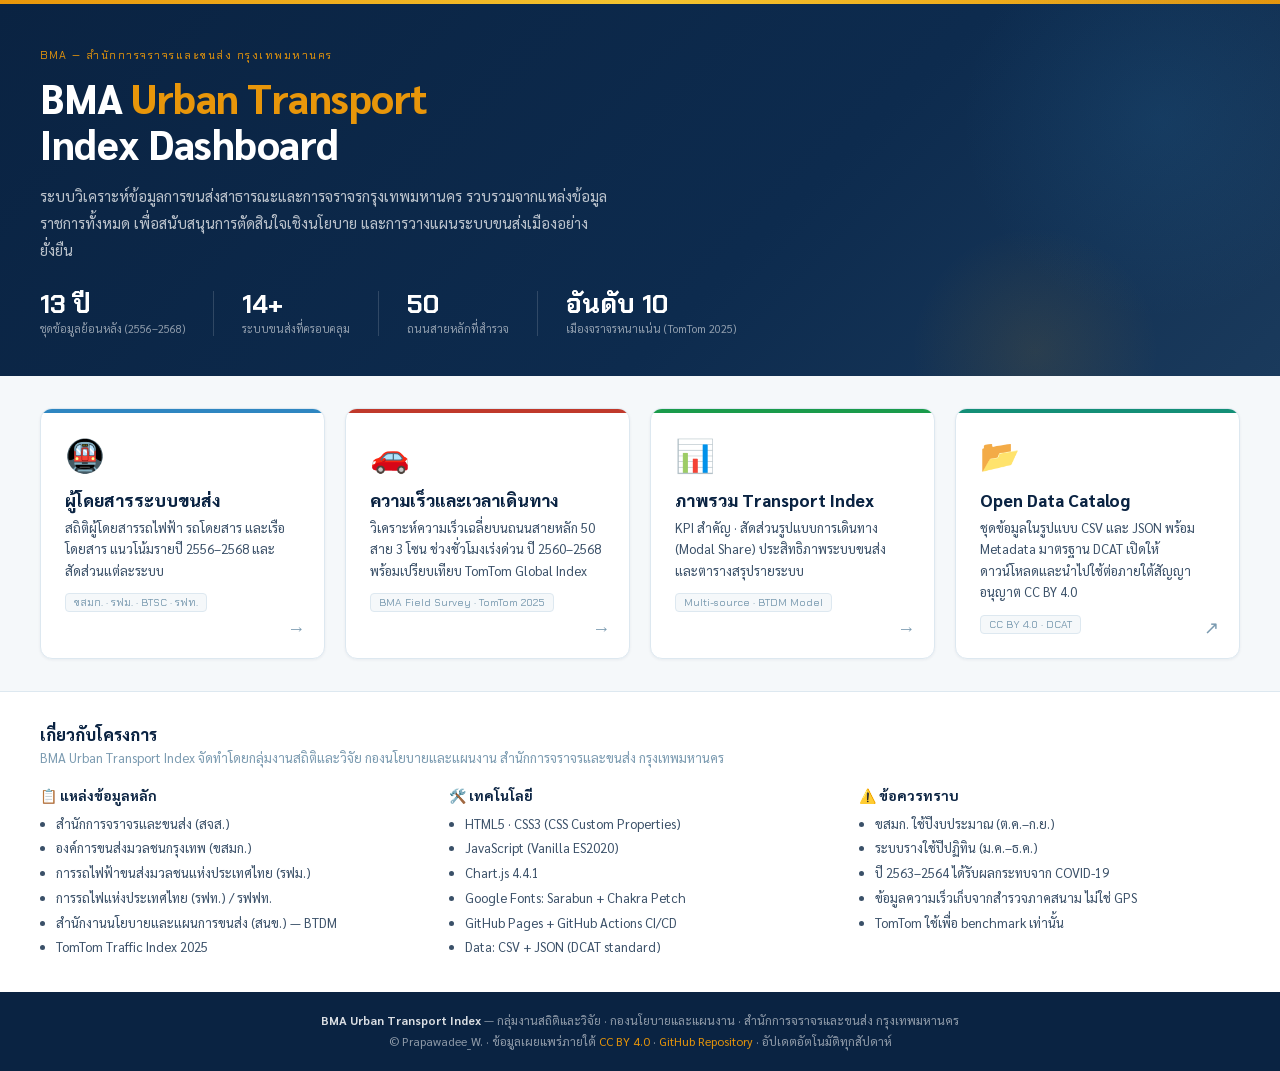
==== commit fe1ec75a: "feat: initial release BMA Urban Transport Index v1.0.0 - Combined ridership (Repo 1) + travel speed " ====
--- a/index.html
+++ b/index.html
@@ -1,1482 +1,274 @@
 <!DOCTYPE html>
 <html lang="th">
 <head>
-<meta charset="UTF-8">
-<meta name="viewport" content="width=device-width, initial-scale=1.0">
-<title>BMA Transport Index · ศูนย์ข้อมูลสถิติการจราจรและขนส่ง กทม.</title>
-<link href="https://fonts.googleapis.com/css2?family=Sarabun:wght@300;400;500;600;700;800&family=Chakra+Petch:wght@400;500;600;700&display=swap" rel="stylesheet">
-<style>
-/* ══════════════════════════════════════════════════
-   DESIGN SYSTEM — BMA Transport Index
-   พื้นขาว · Sidebar มาตรฐานราชการ · Interactive
-   © Prapawadee_W.
-══════════════════════════════════════════════════ */
-:root {
-  /* Brand */
-  --navy:        #0A2342;
-  --navy-light:  #0D2B4E;
-  --blue:        #1A6BAD;
-  --blue-mid:    #2E86C1;
-  --blue-light:  #EBF5FB;
-  --blue-pale:   #F4F9FD;
-  --gold:        #D4890A;
-  --gold-bright: #E8960A;
-  --gold-light:  #FEF9EE;
-  --green:       #1A9B4B;
-  --green-light: #EDFAF3;
-  --teal:        #148F77;
-  --teal-light:  #E8F8F5;
-  --red:         #C0392B;
-  --red-light:   #FDF3F2;
-  --slate:       #5D7B8A;
-  /* Layout */
-  --sidebar-w:   228px;
-  /* Neutral */
-  --bg:          #F5F8FA;
-  --white:       #FFFFFF;
-  --border:      #DDE8F0;
-  --border-mid:  #C4D8E8;
-  /* Text */
-  --text:        #0D1B2A;
-  --text-mid:    #3A5068;
-  --text-muted:  #7A9AB0;
-  /* Shadow */
-  --sh-xs: 0 1px 3px rgba(10,35,66,0.06);
-  --sh-sm: 0 2px 8px rgba(10,35,66,0.08);
-  --sh-md: 0 4px 20px rgba(10,35,66,0.10);
-  --sh-lg: 0 10px 40px rgba(10,35,66,0.14);
-  /* Radius */
-  --r:    12px;
-  --r-sm: 7px;
-}
-
-/* ══════════════════════════════════
-   FLUID TYPE SCALE
-   PC (≥1100px): base 15px
-   Tablet (768–1099px): base 14px
-   Mobile (<768px): base 13px
-   Minimum readable: 11px (labels)
-══════════════════════════════════ */
-*,*::before,*::after { box-sizing:border-box; margin:0; padding:0; }
-html {
-  scroll-behavior:smooth;
-  /* fluid base: 13px mobile → 15px desktop */
-  font-size: clamp(13px, 1.2vw + 10px, 15px);
-}
-body {
-  font-family: 'Sarabun', sans-serif;
-  background: var(--bg);
-  color: var(--text);
-  font-size: 1rem;        /* inherits clamp above */
-  line-height: 1.65;
-  min-height: 100vh;
-  display: flex;
-}
-
-/* ══════════════════════════════════
-   SIDEBAR (มาตรฐานราชการ)
-══════════════════════════════════ */
-.sidebar {
-  position: fixed;
-  top: 0; left: 0;
-  width: var(--sidebar-w);
-  height: 100vh;
-  background: var(--navy);
-  display: flex; flex-direction: column;
-  z-index: 300;
-  box-shadow: 3px 0 20px rgba(0,0,0,0.15);
-  overflow: hidden;
-}
-
-/* top accent stripe */
-.sidebar::before {
-  content: '';
-  position: absolute; top:0; left:0; right:0; height:3px;
-  background: linear-gradient(90deg, var(--gold-bright), #F4C430);
-}
-
-.sb-brand {
-  padding: 22px 18px 16px;
-  border-bottom: 1px solid rgba(255,255,255,0.07);
-  margin-top: 3px;
-}
-.sb-logo-row {
-  display: flex; align-items: center; gap: 11px;
-  margin-bottom: 11px;
-}
-.sb-logo-circle {
-  width: 42px; height: 42px; border-radius: 11px;
-  background: linear-gradient(135deg, var(--gold-bright), #C77A05);
-  display: flex; align-items: center; justify-content: center;
-  font-family: 'Chakra Petch', sans-serif;
-  font-size: 17px; font-weight: 700; color: #fff;
-  flex-shrink: 0;
-  box-shadow: 0 2px 10px rgba(212,137,10,0.4);
-}
-.sb-brand-name {
-  font-size: 13px; font-weight: 700; color: #fff;
-  line-height: 1.3;
-}
-.sb-brand-sub { font-size: 11px; color: rgba(255,255,255,0.45); margin-top:2px; }
-
-.sb-org-box {
-  background: rgba(255,255,255,0.05);
-  border: 1px solid rgba(255,255,255,0.09);
-  border-radius: 7px;
-  padding: 8px 11px;
-  font-size: 11px;
-  color: rgba(255,255,255,0.6);
-  line-height: 1.55;
-}
-.sb-org-box strong {
-  color: var(--gold-bright);
-  display: block; font-size: 10px;
-  font-family: 'Chakra Petch', sans-serif;
-  letter-spacing: 0.8px; text-transform: uppercase;
-  margin-bottom: 2px;
-}
-
-/* nav */
-.sb-nav { flex:1; padding: 14px 0; overflow-y: auto; }
-.sb-nav::-webkit-scrollbar { width: 3px; }
-.sb-nav::-webkit-scrollbar-track { background: transparent; }
-.sb-nav::-webkit-scrollbar-thumb { background: rgba(255,255,255,0.1); border-radius: 2px; }
-
-.sb-section-label {
-  font-family: 'Chakra Petch', sans-serif;
-  font-size: 10px; font-weight: 600;
-  color: rgba(255,255,255,0.28);
-  letter-spacing: 1.5px; text-transform: uppercase;
-  padding: 12px 18px 5px;
-}
-
-.sb-item {
-  display: flex; align-items: center; gap: 10px;
-  padding: 9px 18px;
-  color: rgba(255,255,255,0.6);
-  font-size: 13.5px;
-  cursor: pointer;
-  border-left: 3px solid transparent;
-  transition: all 0.18s;
-  text-decoration: none;
-  position: relative;
-}
-.sb-item:hover {
-  background: rgba(255,255,255,0.05);
-  color: rgba(255,255,255,0.9);
-}
-.sb-item.active {
-  background: rgba(46,134,193,0.18);
-  color: #fff;
-  border-left-color: var(--gold-bright);
-  font-weight: 600;
-}
-.sb-icon { width: 17px; text-align:center; font-size:14px; flex-shrink:0; }
-
-/* live badge on nav item */
-.sb-badge {
-  margin-left: auto;
-  font-family: 'Chakra Petch', sans-serif;
-  font-size: 10px; font-weight: 700;
-  padding: 2px 7px; border-radius: 3px;
-  text-transform: uppercase;
-}
-.sb-badge.live { background: rgba(26,155,75,0.2); color: #4BCA7A; }
-.sb-badge.soon { background: rgba(212,137,10,0.2); color: var(--gold-bright); }
-
-.sb-divider { height:1px; background: rgba(255,255,255,0.06); margin: 8px 18px; }
-
-.sb-footer {
-  padding: 14px 18px;
-  border-top: 1px solid rgba(255,255,255,0.07);
-  font-size: 11px;
-  color: rgba(255,255,255,0.28);
-  text-align: center;
-  line-height: 1.7;
-}
-.sb-footer strong { color: rgba(255,255,255,0.45); }
-
-/* ══════════════════════════════════
-   MAIN WRAPPER
-══════════════════════════════════ */
-.main-wrapper {
-  margin-left: var(--sidebar-w);
-  flex: 1;
-  display: flex; flex-direction: column;
-  min-height: 100vh;
-}
-
-/* ══════════════════════════════════
-   TOPBAR
-══════════════════════════════════ */
-.topbar {
-  background: var(--white);
-  border-bottom: 1px solid var(--border);
-  height: 54px;
-  padding: 0 28px;
-  display: flex; align-items: center; justify-content: space-between;
-  position: sticky; top:0; z-index:200;
-  box-shadow: var(--sh-xs);
-  gap: 16px;
-}
-.topbar-left { display:flex; align-items:center; gap:16px; }
-.page-title  { font-size: clamp(14px, 1.2vw, 16px); font-weight:700; color:var(--navy); }
-.breadcrumb  { font-size: 11.5px; color:var(--text-muted); }
-.breadcrumb span { color:var(--blue); font-weight:600; }
-
-/* inline nav pills (topbar) */
-.top-nav { display:flex; align-items:center; gap:3px; }
-.tnav-pill {
-  padding: 5px 13px;
-  border-radius: 18px; font-size: 13px; font-weight:500;
-  color: var(--text-mid); cursor:pointer;
-  border:none; background:transparent;
-  font-family:'Sarabun',sans-serif;
-  transition:all 0.15s;
-}
-.tnav-pill:hover { background:var(--blue-light); color:var(--blue); }
-.tnav-pill.active { background:var(--blue-light); color:var(--blue); font-weight:700; }
-
-.topbar-right { display:flex; align-items:center; gap:10px; flex-shrink:0; }
-.live-chip {
-  display:flex; align-items:center; gap:5px;
-  background:var(--green-light);
-  border:1px solid rgba(26,155,75,0.22);
-  border-radius:18px; padding:4px 10px;
-  font-size: 11px; font-weight:700; color:var(--green);
-  font-family:'Chakra Petch',sans-serif;
-}
-.live-dot {
-  width:5px; height:5px; border-radius:50%;
-  background:var(--green);
-  animation: blink 2s ease-in-out infinite;
-}
-@keyframes blink { 0%,100%{opacity:1} 50%{opacity:0.25} }
-.date-badge {
-  font-size: 11.5px; color:var(--text-muted);
-  font-family:'Chakra Petch',sans-serif;
-  background:var(--bg); border:1px solid var(--border);
-  border-radius:6px; padding:4px 10px;
-}
-
-/* ══════════════════════════════════
-   HERO BANNER
-══════════════════════════════════ */
-.hero {
-  background: var(--white);
-  border-bottom: 1px solid var(--border);
-  padding: 32px 32px 26px;
-  position: relative; overflow: hidden;
-}
-.hero-stripe {
-  position:absolute; top:0; left:0; right:0; height:3px;
-  background: linear-gradient(90deg, var(--navy) 0%, var(--blue-mid) 45%, var(--gold-bright) 100%);
-}
-.hero-deco {
-  position:absolute; right:-40px; top:-40px;
-  width:280px; height:280px; border-radius:50%;
-  background:radial-gradient(circle,rgba(46,134,193,0.05) 0%,transparent 70%);
-  pointer-events:none;
-}
-.hero-deco2 {
-  position:absolute; right:100px; bottom:-60px;
-  width:180px; height:180px; border-radius:50%;
-  background:radial-gradient(circle,rgba(212,137,10,0.05) 0%,transparent 70%);
-  pointer-events:none;
-}
-.hero-inner { position:relative; z-index:1; display:flex; align-items:flex-end; justify-content:space-between; gap:24px; flex-wrap:wrap; }
-.hero-crumb {
-  display:flex; align-items:center; gap:6px;
-  font-size: 11px; color:var(--text-muted);
-  font-family:'Chakra Petch',sans-serif; letter-spacing:0.3px;
-  margin-bottom:10px;
-}
-.hero-crumb::before { content:''; width:16px; height:2px; background:var(--gold-bright); display:inline-block; }
-.hero-crumb span { color:var(--blue); }
-.hero-h1 {
-  font-size: clamp(22px, 3vw, 30px); font-weight:800; color:var(--navy);
-  line-height:1.15; letter-spacing:-0.3px;
-}
-.hero-h1 em { color:var(--blue-mid); font-style:normal; }
-.hero-sub {
-  margin-top:8px; font-size: clamp(13px, 1.1vw, 14px); color:var(--text-mid);
-  font-weight:400; max-width:520px; line-height:1.7;
-}
-.hero-counters {
-  display:flex; gap:20px;
-  background:var(--blue-pale); border:1px solid var(--border);
-  border-radius:var(--r); padding:14px 20px;
-  flex-shrink:0;
-}
-.hcnt-val {
-  font-size: clamp(18px, 2vw, 22px); font-weight:800; color:var(--navy);
-  font-family:'Chakra Petch',sans-serif; line-height:1;
-}
-.hcnt-lbl { font-size: 11px; color:var(--text-muted); margin-top:3px; }
-
-/* ══════════════════════════════════
-   KPI STRIP
-══════════════════════════════════ */
-.kpi-strip {
-  display:grid; grid-template-columns:repeat(5,1fr);
-  background:var(--white);
-  border-bottom:1px solid var(--border);
-}
-.kpi-cell {
-  padding:15px 18px;
-  border-right:1px solid var(--border);
-  position:relative; cursor:default;
-  transition:background 0.15s;
-}
-.kpi-cell:last-child { border-right:none; }
-.kpi-cell:hover { background:var(--blue-pale); }
-.kpi-cell::after {
-  content:''; position:absolute;
-  bottom:0; left:0; right:0; height:2px;
-  transform:scaleX(0); transform-origin:left;
-  transition:transform 0.28s ease;
-}
-.kpi-cell:hover::after { transform:scaleX(1); }
-.kc-b::after { background:var(--blue-mid); }
-.kc-g::after { background:var(--gold-bright); }
-.kc-gr::after{ background:var(--green); }
-.kc-t::after { background:var(--teal); }
-.kc-r::after { background:var(--red); }
-
-.kpi-em   { font-size: 16px; margin-bottom:5px; }
-.kpi-lbl  { font-size: 11px; color:var(--text-muted); font-family:'Chakra Petch',sans-serif; letter-spacing:0.4px; margin-bottom:3px; }
-.kpi-num  { font-size: clamp(18px, 2vw, 22px); font-weight:800; color:var(--navy); line-height:1; font-family:'Chakra Petch',sans-serif; }
-.kpi-unit { font-size: 11px; font-weight:400; color:var(--text-muted); margin-left:2px; font-family:'Sarabun',sans-serif; }
-.kpi-chg  { margin-top:4px; font-size: 11px; font-weight:600; }
-.up   { color:var(--green); }
-.down { color:var(--red); }
-.flat { color:var(--text-muted); }
-
-/* ══════════════════════════════════
-   CONTENT AREA
-══════════════════════════════════ */
-.content { padding:28px 32px 56px; flex:1; }
-
-/* Section header */
-.sec-head {
-  display:flex; align-items:center; gap:10px;
-  margin-bottom:18px;
-}
-.sec-num {
-  font-family:'Chakra Petch',sans-serif;
-  font-size: 11px; font-weight:700; color:var(--gold-bright); letter-spacing:1px;
-}
-.sec-title { font-size: 15px; font-weight:700; color:var(--navy); }
-.sec-hr { flex:1; height:1px; background:var(--border); }
-.sec-meta { font-size: 11.5px; color:var(--text-muted); }
-
-/* ══════════════════════════════════
-   FILTER BAR
-══════════════════════════════════ */
-.filter-bar {
-  display:flex; align-items:center; justify-content:space-between;
-  margin-bottom:22px; flex-wrap:wrap; gap:10px;
-}
-.filter-left { display:flex; align-items:center; gap:6px; flex-wrap:wrap; }
-.filter-lbl {
-  font-size: 11px; color:var(--text-muted);
-  font-family:'Chakra Petch',sans-serif;
-  letter-spacing:0.8px; text-transform:uppercase;
-}
-.fbtn {
-  padding: 6px 14px; border-radius:16px;
-  font-size: 12.5px; font-weight:600;
-  font-family:'Sarabun',sans-serif; cursor:pointer;
-  border:1px solid var(--border);
-  background:var(--white); color:var(--text-mid);
-  transition:all 0.15s;
-}
-.fbtn:hover { border-color:var(--blue-mid); color:var(--blue); }
-.fbtn.on { background:var(--navy); color:#fff; border-color:var(--navy); }
-
-.search-wrap {
-  display:flex; align-items:center; gap:7px;
-  background:var(--white); border:1px solid var(--border);
-  border-radius:20px; padding:6px 14px;
-  transition:border-color 0.15s;
-}
-.search-wrap:focus-within { border-color:var(--blue-mid); box-shadow:0 0 0 3px rgba(46,134,193,0.08); }
-.search-wrap input {
-  border:none; outline:none; background:transparent;
-  font-family:'Sarabun',sans-serif; font-size: 13px;
-  color:var(--text); width:170px;
-}
-.search-wrap input::placeholder { color:var(--text-muted); }
-
-/* ══════════════════════════════════
-   DASHBOARD CARDS GRID
-══════════════════════════════════ */
-.cards-grid {
-  display:grid;
-  grid-template-columns:repeat(3,1fr);
-  gap:18px; margin-bottom:36px;
-}
-
-.dcard {
-  background:var(--white);
-  border:1px solid var(--border);
-  border-radius:var(--r);
-  overflow:hidden;
-  display:flex; flex-direction:column;
-  text-decoration:none; color:inherit;
-  cursor:pointer; position:relative;
-  transition:transform 0.2s, box-shadow 0.2s, border-color 0.2s;
-}
-.dcard:not(.disabled):hover {
-  transform:translateY(-4px);
-  box-shadow:var(--sh-lg);
-  border-color:var(--border-mid);
-}
-.dcard.featured { grid-column:span 2; flex-direction:row; }
-.dcard.disabled { opacity:0.52; cursor:not-allowed; pointer-events:none; }
-.dcard[data-hidden="true"] { display:none; }
-
-/* accent top bar */
-.dcard::before {
-  content:''; position:absolute;
-  top:0; left:0; right:0; height:3px;
-}
-.dcard.c-blue::before  { background:linear-gradient(90deg,var(--blue),var(--blue-mid)); }
-.dcard.c-gold::before  { background:linear-gradient(90deg,#B5700A,var(--gold-bright)); }
-.dcard.c-teal::before  { background:linear-gradient(90deg,var(--teal),#1ABC9C); }
-.dcard.c-slate::before { background:var(--border); }
-
-/* card visual panel */
-.card-vis {
-  background:var(--blue-pale);
-  padding:22px 20px 16px;
-  flex-shrink:0; position:relative; overflow:hidden;
-}
-.featured .card-vis {
-  width:220px; padding:26px 22px;
-  display:flex; flex-direction:column; justify-content:center;
-}
-.dcard.c-gold .card-vis  { background:var(--gold-light); }
-.dcard.c-teal .card-vis  { background:var(--teal-light); }
-.dcard.c-slate .card-vis { background:var(--bg); }
-
-.vis-deco { position:absolute; inset:0; pointer-events:none; opacity:0.45; }
-.card-icon { font-size:32px; display:block; margin-bottom:8px; position:relative; z-index:1; }
-.featured .card-icon { font-size:42px; }
-.card-type {
-  font-family:'Chakra Petch',sans-serif;
-  font-size: 10px; font-weight:700; letter-spacing:1.5px;
-  text-transform:uppercase; position:relative; z-index:1;
-}
-.dcard.c-blue .card-type  { color:var(--blue); }
-.dcard.c-gold .card-type  { color:var(--gold); }
-.dcard.c-teal .card-type  { color:var(--teal); }
-.dcard.c-slate .card-type { color:var(--text-muted); }
-
-/* sparkline */
-.spark { width:100%; height:42px; margin-top:10px; position:relative; z-index:1; }
-.featured .spark { height:64px; }
-.spark svg { width:100%; height:100%; overflow:visible; }
-.spark path { fill:none; stroke-width:1.8; stroke-linecap:round; stroke-linejoin:round; }
-.spark .area { fill-opacity:0.12; stroke:none; }
-
-/* status pill */
-.card-pill {
-  position:absolute; top:11px; right:11px;
-  font-family:'Chakra Petch',sans-serif;
-  font-size: 10px; font-weight:700; letter-spacing:1px;
-  padding:3px 8px; border-radius:4px; text-transform:uppercase;
-}
-.pill-live { background:var(--green-light); color:var(--green); border:1px solid rgba(26,155,75,0.22); }
-.pill-soon { background:var(--gold-light);  color:var(--gold);  border:1px solid rgba(212,137,10,0.22); }
-
-/* card body */
-.card-body { padding:18px 20px 20px; flex:1; display:flex; flex-direction:column; }
-.featured .card-body { padding:22px 24px; }
-
-.card-title { font-size: clamp(13px, 1.1vw, 15px); font-weight:700; color:var(--navy); line-height:1.3; margin-bottom:6px; }
-.featured .card-title { font-size: clamp(15px, 1.3vw, 17px); }
-.card-desc  { font-size: clamp(12px, 0.95vw, 13px); color:var(--text-mid); line-height:1.65; flex:1; }
-
-.card-stats {
-  display:flex; gap:12px; flex-wrap:wrap;
-  margin-top:12px; padding-top:11px;
-  border-top:1px solid var(--border);
-}
-.cstat-val { font-size: 15px; font-weight:800; color:var(--navy); font-family:'Chakra Petch',sans-serif; line-height:1; }
-.cstat-lbl { font-size: 10.5px; color:var(--text-muted); margin-top:2px; }
-
-.card-foot {
-  margin-top:12px;
-  display:flex; align-items:center; justify-content:space-between;
-  gap:8px; flex-wrap:wrap;
-}
-.tags { display:flex; gap:4px; flex-wrap:wrap; }
-.tag {
-  font-size: 10.5px; font-weight:700;
-  padding:3px 9px; border-radius:4px;
-  font-family:'Chakra Petch',sans-serif; letter-spacing:0.2px;
-}
-.t-blue  { background:var(--blue-light);  color:var(--blue); }
-.t-gold  { background:var(--gold-light);  color:#9A5F0A; }
-.t-green { background:var(--green-light); color:var(--green); }
-.t-teal  { background:var(--teal-light);  color:var(--teal); }
-.t-slate { background:var(--bg); color:var(--text-muted); border:1px solid var(--border); }
-
-.detail-btn {
-  display:inline-flex; align-items:center; gap:5px;
-  background:var(--navy); color:#fff;
-  font-family:'Chakra Petch',sans-serif;
-  font-size: 11px; font-weight:600;
-  padding:7px 14px; border-radius:16px;
-  border:none; cursor:pointer;
-  transition:all 0.15s; text-decoration:none; white-space:nowrap;
-}
-.detail-btn:hover { background:var(--blue); }
-.detail-btn .arr { transition:transform 0.15s; display:inline-block; }
-.dcard:hover .arr { transform:translateX(3px); }
-
-/* no-results */
-#noResults {
-  display:none; text-align:center; padding:40px;
-  color:var(--text-muted); font-size:13px;
-}
-
-/* ══════════════════════════════════
-   ROADMAP
-══════════════════════════════════ */
-.roadmap-grid {
-  display:grid; grid-template-columns:repeat(4,1fr);
-  gap:1px; background:var(--border);
-  border:1px solid var(--border); border-radius:var(--r);
-  overflow:hidden; margin-bottom:36px;
-  box-shadow:var(--sh-xs);
-}
-.rphase {
-  background:var(--white); padding:18px;
-  position:relative; overflow:hidden;
-}
-.rphase::before {
-  content:''; position:absolute;
-  top:0; left:0; right:0; height:3px;
-}
-.rphase.done::before   { background:var(--green); }
-.rphase.active::before { background:var(--blue-mid); }
-.rphase.next::before   { background:var(--gold-bright); }
-.rphase.future::before { background:var(--border); }
-
-.rp-label {
-  font-family:'Chakra Petch',sans-serif;
-  font-size: 10px; font-weight:700; letter-spacing:1.5px;
-  text-transform:uppercase; margin-bottom:7px;
-}
-.done   .rp-label { color:var(--green); }
-.active .rp-label { color:var(--blue); }
-.next   .rp-label { color:var(--gold-bright); }
-.future .rp-label { color:var(--text-muted); }
-
-.rp-title { font-size: 13px; font-weight:700; color:var(--navy); margin-bottom:9px; }
-.rp-list  { list-style:none; display:flex; flex-direction:column; gap:4px; }
-.rp-list li {
-  font-size: 12.5px; color:var(--text-mid);
-  display:flex; align-items:center; gap:6px;
-}
-.rp-list li::before { content:''; width:5px; height:5px; border-radius:50%; flex-shrink:0; }
-.done   li::before { background:var(--green); }
-.active li::before { background:var(--blue-mid); }
-.next   li::before { background:var(--gold-bright); }
-.future li::before { background:var(--border-mid); }
-
-.rp-badge {
-  margin-top:11px; display:inline-block;
-  font-family:'Chakra Petch',sans-serif;
-  font-size: 10px; font-weight:700; letter-spacing:1px;
-  padding:3px 9px; border-radius:4px; text-transform:uppercase;
-}
-.done   .rp-badge { background:var(--green-light);  color:var(--green); }
-.active .rp-badge { background:var(--blue-light);   color:var(--blue); }
-.next   .rp-badge { background:var(--gold-light);   color:#9A5F0A; }
-.future .rp-badge { background:var(--bg); color:var(--text-muted); border:1px solid var(--border); }
-
-/* ══════════════════════════════════
-   DATA SOURCE TABLE
-══════════════════════════════════ */
-.src-table {
-  width:100%; border-collapse:collapse;
-  margin-bottom:36px;
-  background:var(--white);
-  border:1px solid var(--border);
-  border-radius:var(--r); overflow:hidden;
-  box-shadow:var(--sh-xs);
-}
-.src-table th {
-  background:var(--blue-pale);
-  padding:10px 15px; text-align:left;
-  font-family:'Chakra Petch',sans-serif;
-  font-size: 10.5px; font-weight:700; letter-spacing:1.2px;
-  text-transform:uppercase; color:var(--text-muted);
-  border-bottom:1px solid var(--border);
-}
-.src-table td {
-  padding:10px 15px; font-size: 13px; color:var(--text-mid);
-  border-bottom:1px solid var(--bg);
-}
-.src-table tr:last-child td { border-bottom:none; }
-.src-table tbody tr:hover td { background:var(--blue-pale); }
-.src-table td strong { color:var(--navy); font-weight:700; }
-.src-dot {
-  display:inline-block; width:7px; height:7px;
-  border-radius:50%; margin-right:7px; vertical-align:middle;
-}
-
-/* ══════════════════════════════════
-   FOOTER
-══════════════════════════════════ */
-.footer {
-  background:var(--white);
-  border-top:1px solid var(--border);
-  padding:18px 32px;
-  display:flex; align-items:center; justify-content:space-between;
-  flex-wrap:wrap; gap:12px;
-}
-.footer-left { font-size: 12px; color:var(--text-muted); line-height:1.7; }
-.footer-left strong { color:var(--navy); }
-.footer-right { text-align:right; }
-.footer-copy  { font-family:'Chakra Petch',sans-serif; font-weight:700; color:var(--gold-bright); font-size: 12px; }
-.footer-ver   { font-size: 11px; color:var(--text-muted); margin-top:2px; }
-
-/* ══════════════════════════════════
-   MODAL
-══════════════════════════════════ */
-.overlay {
-  position:fixed; inset:0;
-  background:rgba(10,35,66,0.42);
-  backdrop-filter:blur(5px);
-  z-index:800;
-  display:none; align-items:center; justify-content:center;
-  padding:20px;
-}
-.overlay.open { display:flex; animation:fadeIn 0.18s ease; }
-@keyframes fadeIn { from{opacity:0} to{opacity:1} }
-
-.modal {
-  background:var(--white); border-radius:18px;
-  width:100%; max-width:660px;
-  max-height:86vh; overflow-y:auto;
-  box-shadow:var(--sh-lg);
-  animation:slideUp 0.22s ease;
-}
-@keyframes slideUp {
-  from{ transform:translateY(20px); opacity:0; }
-  to  { transform:translateY(0);    opacity:1; }
-}
-.modal-head {
-  padding:24px 28px 18px;
-  border-bottom:1px solid var(--border);
-  display:flex; align-items:flex-start; justify-content:space-between; gap:14px;
-}
-.modal-icon { font-size:38px; flex-shrink:0; }
-.modal-title-area { flex:1; }
-.modal-tag {
-  font-family:'Chakra Petch',sans-serif;
-  font-size: 10.5px; font-weight:700; letter-spacing:1.5px;
-  text-transform:uppercase; color:var(--blue); margin-bottom:5px;
-}
-.modal-title { font-size: clamp(16px, 1.5vw, 19px); font-weight:800; color:var(--navy); line-height:1.2; }
-.modal-x {
-  width:34px; height:34px; border-radius:50%;
-  background:var(--bg); border:1px solid var(--border);
-  display:flex; align-items:center; justify-content:center;
-  cursor:pointer; font-size:16px; color:var(--text-mid);
-  flex-shrink:0; transition:all 0.14s;
-}
-.modal-x:hover { background:var(--red-light); color:var(--red); border-color:var(--red); }
-
-.modal-body { padding:22px 28px 28px; }
-.modal-sec { margin-bottom:20px; }
-.modal-sec-title {
-  font-family:'Chakra Petch',sans-serif;
-  font-size: 10px; font-weight:700; letter-spacing:1.5px;
-  text-transform:uppercase; color:var(--text-muted);
-  margin-bottom:9px; padding-bottom:6px;
-  border-bottom:1px solid var(--border);
-}
-.modal-desc { font-size: 13.5px; color:var(--text-mid); line-height:1.75; }
-
-.modal-kpis { display:grid; grid-template-columns:repeat(3,1fr); gap:10px; }
-.mkpi {
-  background:var(--blue-pale); border-radius:var(--r-sm);
-  padding:12px 14px; border:1px solid var(--border);
-}
-.mkpi-val { font-size: clamp(16px, 1.5vw, 20px); font-weight:800; color:var(--navy); font-family:'Chakra Petch',sans-serif; }
-.mkpi-lbl { font-size: 11px; color:var(--text-muted); margin-top:2px; }
-
-.modal-feats { list-style:none; display:flex; flex-direction:column; gap:7px; }
-.modal-feats li {
-  display:flex; align-items:flex-start; gap:9px;
-  font-size: 13.5px; color:var(--text-mid);
-}
-.modal-feats li::before { content:'✓'; color:var(--green); font-weight:700; flex-shrink:0; margin-top:1px; }
-
-.modal-src {
-  background:var(--bg); border-radius:var(--r-sm);
-  padding:11px 14px; border:1px solid var(--border);
-  font-size: 12.5px; color:var(--text-mid); line-height:1.65;
-}
-.modal-src strong { color:var(--navy); }
-
-.modal-foot { display:flex; gap:8px; flex-wrap:wrap; }
-.btn-go {
-  flex:1; padding:11px 18px;
-  background:var(--navy); color:#fff; border:none;
-  border-radius:var(--r-sm);
-  font-family:'Chakra Petch',sans-serif;
-  font-size: 12px; font-weight:700; cursor:pointer;
-  transition:background 0.15s; text-decoration:none;
-  display:flex; align-items:center; justify-content:center; gap:7px;
-}
-.btn-go:hover { background:var(--blue); }
-.btn-cancel {
-  padding:11px 18px; background:var(--white); color:var(--text-mid);
-  border:1px solid var(--border); border-radius:var(--r-sm);
-  font-family:'Chakra Petch',sans-serif; font-size: 12px; font-weight:600;
-  cursor:pointer; transition:all 0.14s;
-}
-.btn-cancel:hover { border-color:var(--blue-mid); color:var(--blue); }
-
-/* ══════════════════════════════════
-   ANIMATIONS
-══════════════════════════════════ */
-@keyframes fadeUp {
-  from{ opacity:0; transform:translateY(16px); }
-  to  { opacity:1; transform:translateY(0); }
-}
-.dcard { animation:fadeUp 0.42s ease both; }
-.dcard:nth-child(1){ animation-delay:.07s }
-.dcard:nth-child(2){ animation-delay:.13s }
-.dcard:nth-child(3){ animation-delay:.19s }
-.dcard:nth-child(4){ animation-delay:.25s }
-.dcard:nth-child(5){ animation-delay:.31s }
-
-/* ══════════════════════════════════
-   RESPONSIVE BREAKPOINTS
-   PC     ≥ 1100px  → full layout
-   Tablet  768–1099 → condensed sidebar
-   Mobile  < 768px  → no sidebar, stack
-══════════════════════════════════ */
-
-/* ── TABLET LANDSCAPE (1100px) */
-@media(max-width:1100px){
-  .kpi-strip{ grid-template-columns:repeat(3,1fr); }
-  .cards-grid{ grid-template-columns:1fr 1fr; }
-  .dcard.featured{ grid-column:span 2; }
-  .roadmap-grid{ grid-template-columns:1fr 1fr; }
-  .content{ padding:24px 24px 48px; }
-}
-
-/* ── TABLET PORTRAIT (768–899px) */
-@media(max-width:899px){
-  :root { --sidebar-w: 200px; }
-  .sb-brand-name{ font-size:12px; }
-  .sb-org-box{ font-size:10.5px; }
-  .sb-item{ font-size:13px; padding:8px 14px; }
-  .hero{ padding:28px 22px 24px; }
-  .hero-inner{ flex-direction:column; align-items:flex-start; gap:16px; }
-  .hero-counters{ width:100%; justify-content:space-between; }
-  .kpi-strip{ grid-template-columns:repeat(3,1fr); }
-  .kpi-cell{ padding:13px 14px; }
-  .kpi-num{ font-size:18px; }
-  .cards-grid{ grid-template-columns:1fr 1fr; gap:14px; }
-  .dcard.featured{ grid-column:span 2; flex-direction:column; }
-  .featured .card-vis{ width:100%; }
-  .roadmap-grid{ grid-template-columns:1fr 1fr; }
-  .src-table th,.src-table td{ font-size:12px; padding:9px 12px; }
-  .top-nav{ display:none; }
-}
-
-/* ── SMALL TABLET / LARGE MOBILE (640–767px) */
-@media(max-width:767px){
-  .sidebar{ width:0; transform:translateX(-100%); overflow:hidden; }
-  .main-wrapper{ margin-left:0; }
-  html{ font-size: 14px; }
-  .hero{ padding:20px 16px 18px; }
-  .hero-h1{ font-size:22px; }
-  .hero-sub{ font-size:13px; }
-  .hero-counters{ gap:12px; padding:12px 14px; }
-  .hcnt-val{ font-size:18px; }
-  .kpi-strip{ grid-template-columns:repeat(2,1fr); }
-  .kpi-cell:nth-child(5){ grid-column:span 2; border-top:1px solid var(--border); }
-  .kpi-num{ font-size:18px; }
-  .kpi-lbl{ font-size:10.5px; }
-  .kpi-chg{ font-size:10.5px; }
-  .content{ padding:18px 16px 44px; }
-  .cards-grid{ grid-template-columns:1fr; gap:14px; }
-  .dcard.featured{ grid-column:span 1; flex-direction:column; }
-  .featured .card-vis{ width:100%; }
-  .card-title{ font-size:14px; }
-  .card-desc{ font-size:12.5px; }
-  .filter-bar{ flex-direction:column; align-items:flex-start; }
-  .search-wrap input{ width:140px; }
-  .roadmap-grid{ grid-template-columns:1fr; }
-  .modal-kpis{ grid-template-columns:1fr 1fr; }
-  .footer{ padding:14px 16px; flex-direction:column; text-align:center; }
-  .footer-right{ text-align:center; }
-  .topbar{ padding:0 16px; }
-  .top-nav{ display:none; }
-  .date-badge{ display:none; }
-}
-
-/* ── MOBILE (< 480px) */
-@media(max-width:479px){
-  html{ font-size: 13px; }
-  .hero-h1{ font-size:20px; }
-  .kpi-strip{ grid-template-columns:1fr 1fr; }
-  .kpi-num{ font-size:16px; }
-  .kpi-lbl{ font-size:10px; }
-  .hcnt-val{ font-size:16px; }
-  .hcnt-lbl{ font-size:10px; }
-  .card-title{ font-size:13.5px; }
-  .cstat-val{ font-size:14px; }
-  .cstat-lbl{ font-size:10px; }
-  .fbtn{ font-size:12px; padding:5px 11px; }
-  .rp-title{ font-size:12.5px; }
-  .rp-list li{ font-size:12px; }
-  .modal-head{ padding:18px 20px 14px; }
-  .modal-body{ padding:16px 20px 22px; }
-  .modal-title{ font-size:16px; }
-  .modal-desc{ font-size:13px; }
-  .mkpi-val{ font-size:16px; }
-  .mkpi-lbl{ font-size:10.5px; }
-  .modal-feats li{ font-size:13px; }
-}
-</style>
+  <meta charset="UTF-8">
+  <meta name="viewport" content="width=device-width, initial-scale=1.0">
+  <meta name="description" content="BMA Urban Transport Index — ระบบวิเคราะห์ข้อมูลการขนส่งสาธารณะและการจราจรกรุงเทพมหานคร ครอบคลุมผู้โดยสาร ความเร็ว และสัดส่วนรูปแบบการเดินทาง ปี 2556–2568">
+  <meta name="author" content="กลุ่มงานสถิติและวิจัย สำนักการจราจรและขนส่ง กรุงเทพมหานคร">
+  <meta property="og:title" content="BMA Urban Transport Index">
+  <meta property="og:description" content="Dashboard สถิติการขนส่งและจราจรกรุงเทพมหานคร">
+  <meta property="og:type" content="website">
+
+  <title>BMA Urban Transport Index</title>
+
+  <!-- Fonts -->
+  <link rel="preconnect" href="https://fonts.googleapis.com">
+  <link rel="preconnect" href="https://fonts.gstatic.com" crossorigin>
+  <link href="https://fonts.googleapis.com/css2?family=Sarabun:wght@300;400;500;600;700;800&family=Chakra+Petch:wght@400;500;600;700&display=swap" rel="stylesheet">
+
+  <!-- BMA Design System -->
+  <link rel="stylesheet" href="src/css/bma-theme.css">
+  <link rel="stylesheet" href="src/css/dashboard.css">
+
+  <style>
+    /* ── Homepage hero override ── */
+    .bma-home-hero {
+      background: linear-gradient(135deg, var(--bma-navy) 0%, #0D2B4E 60%, #1A3A5C 100%);
+      color: #fff;
+      padding: 48px 40px 40px;
+      position: relative;
+      overflow: hidden;
+    }
+    .bma-home-hero::before {
+      content: '';
+      position: absolute; top: 0; left: 0; right: 0; height: 4px;
+      background: linear-gradient(90deg, var(--bma-gold-bright), #F4C430, var(--bma-gold-bright));
+    }
+    .bma-home-hero-deco {
+      position: absolute; right: -80px; top: -80px;
+      width: 400px; height: 400px; border-radius: 50%;
+      background: radial-gradient(circle, rgba(46,134,193,0.12) 0%, transparent 70%);
+    }
+    .bma-home-hero-deco2 {
+      position: absolute; right: 120px; bottom: -100px;
+      width: 250px; height: 250px; border-radius: 50%;
+      background: radial-gradient(circle, rgba(232,150,10,0.1) 0%, transparent 70%);
+    }
+    .bma-home-hero-inner { position: relative; z-index: 1; max-width: 720px; }
+    .bma-home-org  { font-size: 11px; font-family: var(--bma-font-display); letter-spacing: 1.5px; text-transform: uppercase; color: var(--bma-gold-bright); margin-bottom: 12px; }
+    .bma-home-h1   { font-size: clamp(28px, 4vw, 40px); font-weight: 800; line-height: 1.15; letter-spacing: -0.5px; margin-bottom: 16px; }
+    .bma-home-h1 em { color: var(--bma-gold-bright); font-style: normal; }
+    .bma-home-sub  { font-size: clamp(13px, 1.2vw, 15px); color: rgba(255,255,255,0.72); line-height: 1.8; max-width: 580px; }
+    .bma-home-stats {
+      display: flex; gap: 28px; margin-top: 28px; flex-wrap: wrap;
+    }
+    .bma-home-stat-val {
+      font-size: 26px; font-weight: 800;
+      font-family: var(--bma-font-display);
+      color: #fff; line-height: 1;
+    }
+    .bma-home-stat-lbl { font-size: 11px; color: rgba(255,255,255,0.55); margin-top: 4px; }
+    .bma-home-stat-div { width: 1px; background: rgba(255,255,255,0.15); align-self: stretch; }
+
+    /* ── Card grid ── */
+    .bma-card-grid {
+      display: grid;
+      grid-template-columns: repeat(auto-fit, minmax(260px, 1fr));
+      gap: 20px;
+      padding: 32px 40px;
+    }
+
+    /* ── About section ── */
+    .bma-about-section {
+      background: var(--bma-white);
+      border-top: 1px solid var(--bma-border);
+      padding: 32px 40px;
+    }
+    .bma-about-grid {
+      display: grid;
+      grid-template-columns: 1fr 1fr 1fr;
+      gap: 28px;
+      margin-top: 20px;
+    }
+    .bma-about-item h4 { font-size: 14px; font-weight: 700; color: var(--bma-navy); margin-bottom: 8px; }
+    .bma-about-item p  { font-size: 13px; color: var(--bma-text-mid); line-height: 1.75; }
+    .bma-about-item ul { margin: 0; padding-left: 16px; }
+    .bma-about-item li { font-size: 13px; color: var(--bma-text-mid); line-height: 1.9; }
+
+    /* ── Global footer ── */
+    .bma-global-footer {
+      background: var(--bma-navy);
+      color: rgba(255,255,255,0.55);
+      text-align: center;
+      padding: 18px 40px;
+      font-size: 12px;
+      line-height: 1.8;
+    }
+    .bma-global-footer strong { color: rgba(255,255,255,0.85); }
+    .bma-global-footer a { color: var(--bma-gold-bright); text-decoration: none; }
+
+    /* ── Responsive ── */
+    @media (max-width: 767px) {
+      .bma-home-hero  { padding: 32px 20px 28px; }
+      .bma-card-grid  { padding: 20px 16px; gap: 14px; }
+      .bma-about-grid { grid-template-columns: 1fr; gap: 20px; }
+      .bma-about-section { padding: 24px 16px; }
+      .bma-global-footer { padding: 16px; }
+    }
+  </style>
 </head>
-<body>
-
-<!-- ══════════════════════════════════════ SIDEBAR -->
-<aside class="sidebar">
-  <div class="sb-brand">
-    <div class="sb-logo-row">
-      <div class="sb-logo-circle">ก</div>
-      <div>
-        <div class="sb-brand-name">สำนักการจราจรและขนส่ง</div>
-        <div class="sb-brand-sub">กรุงเทพมหานคร · สจส.</div>
-      </div>
-    </div>
-    <div class="sb-org-box">
-      <strong>หน่วยงาน</strong>
-      กลุ่มงานสถิติและวิจัย<br>กองนโยบายและแผนงาน
-    </div>
-  </div>
-
-  <nav class="sb-nav">
-    <div class="sb-section-label">ศูนย์ข้อมูล</div>
-    <a class="sb-item active" href="#">
-      <span class="sb-icon">🏠</span> ภาพรวมทั้งหมด
-    </a>
-
-    <div class="sb-section-label">Dashboard · Live</div>
-    <a class="sb-item" href="https://bma-statistics-pw.github.io/Bangkok_urban_Transport/" target="_blank">
-      <span class="sb-icon">🚇</span> ผู้โดยสารขนส่งสาธารณะ
-      <span class="sb-badge live">ACTIVE</span>
-    </a>
-    <a class="sb-item" href="https://bma-statistics-pw.github.io/BMA-travel-time-dashboard-TH/" target="_blank">
-      <span class="sb-icon">🚦</span> ความเร็วการจราจร
-      <span class="sb-badge live">ACTIVE</span>
-    </a>
-    <a class="sb-item" href="https://bma-statistics-pw.github.io/BMA-EV_Passenger-boat/" target="_blank">
-      <span class="sb-icon">⛵</span> เรือไฟฟ้าคลองผดุงฯ
-      <span class="sb-badge live">ACTIVE</span>
-    </a>
-
-    <div class="sb-divider"></div>
-    <div class="sb-section-label">กำลังพัฒนา</div>
-    <a class="sb-item" href="#" style="pointer-events:none;opacity:0.5">
-      <span class="sb-icon">🚗</span> ปริมาณจราจร V/C
-      <span class="sb-badge soon">P.3</span>
-    </a>
-    <a class="sb-item" href="#" style="pointer-events:none;opacity:0.5">
-      <span class="sb-icon">⚠️</span> สถิติอุบัติเหตุ
-      <span class="sb-badge soon">P.3</span>
-    </a>
-
-    <div class="sb-divider"></div>
-    <div class="sb-section-label">เนวิเกต</div>
-    <button class="sb-item" onclick="navScroll('#dashboards')" style="width:100%;text-align:left;background:transparent;border:none;cursor:pointer;font-family:inherit;">
-      <span class="sb-icon">📊</span> Dashboard
-    </button>
-    <button class="sb-item" onclick="navScroll('#roadmap')" style="width:100%;text-align:left;background:transparent;border:none;cursor:pointer;font-family:inherit;">
-      <span class="sb-icon">🗺️</span> แผนพัฒนา
-    </button>
-    <button class="sb-item" onclick="navScroll('#sources')" style="width:100%;text-align:left;background:transparent;border:none;cursor:pointer;font-family:inherit;">
-      <span class="sb-icon">📋</span> แหล่งข้อมูล
-    </button>
-  </nav>
-
-  <div class="sb-footer">
-    <strong>กลุ่มงานสถิติและวิจัย</strong><br>
-    กองนโยบายและแผนงาน สจส.<br>
-    © Prapawadee_W.
-  </div>
-</aside>
-
-<!-- ══════════════════════════════════════ MAIN -->
-<div class="main-wrapper">
-
-  <!-- TOPBAR -->
-  <header class="topbar">
-    <div class="topbar-left">
-      <div>
-        <div class="page-title">BMA Transport Index</div>
-        <div class="breadcrumb">สจส. › กองนโยบายและแผนงาน › <span>กลุ่มงานสถิติและวิจัย</span></div>
-      </div>
-      <nav class="top-nav">
-        <button class="tnav-pill active" onclick="navScroll('#dashboards',this)">Dashboard</button>
-        <button class="tnav-pill" onclick="navScroll('#roadmap',this)">แผนพัฒนา</button>
-        <button class="tnav-pill" onclick="navScroll('#sources',this)">แหล่งข้อมูล</button>
-      </nav>
-    </div>
-    <div class="topbar-right">
-      <div class="live-chip"><span class="live-dot"></span>ACTIVE</div>
-      <div class="date-badge" id="topDate">—</div>
-    </div>
-  </header>
-
-  <!-- HERO -->
-  <section class="hero">
-    <div class="hero-stripe"></div>
-    <div class="hero-deco"></div>
-    <div class="hero-deco2"></div>
-    <div class="hero-inner">
-      <div>
-        <div class="hero-crumb">สจส. กทม. <span>กลุ่มงานสถิติและวิจัย</span></div>
-        <h1 class="hero-h1">ศูนย์ข้อมูลสถิติ<em>การจราจร</em><br>และขนส่ง กรุงเทพมหานคร</h1>
-        <p class="hero-sub">รวบรวมและนำเสนอข้อมูลสถิติด้านการจราจรและระบบขนส่งสาธารณะ เพื่อสนับสนุนการวิเคราะห์และกำหนดนโยบายของ สำนักการจราจรและขนส่ง กทม.</p>
-      </div>
-      <div class="hero-counters">
-        <div><div class="hcnt-val">3</div><div class="hcnt-lbl">Dashboard Active</div></div>
-        <div><div class="hcnt-val">11</div><div class="hcnt-lbl">ระบบขนส่ง</div></div>
-        <div><div class="hcnt-val">13+</div><div class="hcnt-lbl">ปีข้อมูล</div></div>
-      </div>
-    </div>
-  </section>
-
-  <!-- KPI STRIP -->
-  <div class="kpi-strip">
-    <div class="kpi-cell kc-b">
-      <div class="kpi-em">🚇</div>
-      <div class="kpi-lbl">ผู้โดยสารรถไฟฟ้า</div>
-      <div class="kpi-num">1.24<span class="kpi-unit">ล้านคน/วัน</span></div>
-      <div class="kpi-chg up">▲ 8.3% จากปีก่อน</div>
-    </div>
-    <div class="kpi-cell kc-g">
-      <div class="kpi-em">🚦</div>
-      <div class="kpi-lbl">ความเร็วเฉลี่ยในเมือง</div>
-      <div class="kpi-num">18.4<span class="kpi-unit">กม./ชม.</span></div>
-      <div class="kpi-chg down">▼ ต่ำกว่าฐาน 2560</div>
-    </div>
-    <div class="kpi-cell kc-gr">
-      <div class="kpi-em">📊</div>
-      <div class="kpi-lbl">Modal Share สาธารณะ</div>
-      <div class="kpi-num">11.7<span class="kpi-unit">%</span></div>
-      <div class="kpi-chg flat">● อ้างอิง BTDM 2565</div>
-    </div>
-    <div class="kpi-cell kc-t">
-      <div class="kpi-em">⛵</div>
-      <div class="kpi-lbl">เรือไฟฟ้าคลองผดุงฯ</div>
-      <div class="kpi-num">548K<span class="kpi-unit">คนสะสม</span></div>
-      <div class="kpi-chg up">▲ มี.ค. 66–ก.พ. 69</div>
-    </div>
-    <div class="kpi-cell kc-r">
-      <div class="kpi-em">🌍</div>
-      <div class="kpi-lbl">Bangkok Congestion</div>
-      <div class="kpi-num">67.9<span class="kpi-unit">%</span></div>
-      <div class="kpi-chg down">อันดับ 10 โลก (TomTom)</div>
-    </div>
-  </div>
-
-  <!-- CONTENT -->
-  <div class="content">
-
-    <!-- ① DASHBOARDS -->
-    <div id="dashboards">
-      <div class="sec-head">
-        <span class="sec-num">01</span>
-        <span class="sec-title">Dashboard ทั้งหมด</span>
-        <div class="sec-hr"></div>
-        <span class="sec-meta">3 Live · 2 Coming Soon</span>
-      </div>
-
-      <!-- filter bar -->
-      <div class="filter-bar">
-        <div class="filter-left">
-          <span class="filter-lbl">แสดง ·</span>
-          <button class="fbtn on" onclick="filterCards('all',this)">ทั้งหมด</button>
-          <button class="fbtn" onclick="filterCards('live',this)">Active เท่านั้น</button>
-          <button class="fbtn" onclick="filterCards('transport',this)">ขนส่งสาธารณะ</button>
-          <button class="fbtn" onclick="filterCards('traffic',this)">การจราจร</button>
-        </div>
-        <div class="search-wrap">
-          <span style="color:var(--text-muted);font-size:13px">🔍</span>
-          <input type="text" placeholder="ค้นหา Dashboard..." oninput="searchCards(this.value)">
-        </div>
-      </div>
-
-      <!-- cards -->
-      <div class="cards-grid" id="cardsGrid">
-
-        <!-- ① Bangkok Urban Transport (featured) -->
-        <a class="dcard featured c-blue"
-           href="https://bma-statistics-pw.github.io/Bangkok_urban_Transport/"
-           target="_blank"
-           data-status="live" data-cat="transport"
-           data-kw="รถไฟฟ้า bts mrt arl เรือ ขสมก modal share ผู้โดยสาร"
-           onclick="trackClick(event,'Bangkok Urban Transport')">
-          <div class="card-vis">
-            <div class="vis-deco">
-              <svg width="100%" height="100%" viewBox="0 0 220 170" preserveAspectRatio="xMidYMid slice">
-                <circle cx="110" cy="85" r="75" fill="none" stroke="#2E86C1" stroke-width="0.6" opacity="0.3"/>
-                <circle cx="110" cy="85" r="48" fill="none" stroke="#2E86C1" stroke-width="0.4" opacity="0.2"/>
-                <circle cx="110" cy="85" r="22" fill="#2E86C1" opacity="0.05"/>
-              </svg>
-            </div>
-            <span class="card-icon">🚇</span>
-            <div class="card-type">Public Transport · ผู้โดยสาร</div>
-            <div class="spark">
-              <svg viewBox="0 0 200 64">
-                <path class="area" d="M0,52 C28,47 52,26 86,20 S138,14 166,11 S190,9 200,7 L200,64 L0,64Z" fill="#2E86C1"/>
-                <path d="M0,52 C28,47 52,26 86,20 S138,14 166,11 S190,9 200,7" stroke="#2E86C1"/>
-              </svg>
-            </div>
-            <div class="card-pill pill-live">● ACTIVE</div>
-          </div>
-          <div class="card-body">
-            <div class="card-title">Bangkok Urban Transport<br>Dashboard สถิติผู้โดยสาร 2556–2568</div>
-            <div class="card-desc">ข้อมูลผู้โดยสารระบบขนส่งสาธารณะครบทุกระบบ รถไฟฟ้า 8 สาย รถโดยสาร และเรือ 5 ประเภท พร้อมสัดส่วน Modal Share ย้อนหลัง 13 ปี</div>
-            <div class="card-stats">
-              <div><div class="cstat-val">13</div><div class="cstat-lbl">ปีข้อมูล</div></div>
-              <div><div class="cstat-val">11</div><div class="cstat-lbl">ระบบขนส่ง</div></div>
-              <div><div class="cstat-val">5</div><div class="cstat-lbl">หัวข้อวิเคราะห์</div></div>
-            </div>
-            <div class="card-foot">
-              <div class="tags">
-                <span class="tag t-blue">รถไฟฟ้า</span>
-                <span class="tag t-green">เรือโดยสาร</span>
-                <span class="tag t-gold">Modal Share</span>
-              </div>
-              <span class="detail-btn" onclick="openModal('transport',event)">รายละเอียด <span class="arr">→</span></span>
-            </div>
-          </div>
-        </a>
-
-        <!-- ② Travel Time -->
-        <a class="dcard c-gold"
-           href="https://bma-statistics-pw.github.io/BMA-travel-time-dashboard-TH/"
-           target="_blank"
-           data-status="live" data-cat="traffic"
-           data-kw="ความเร็ว เวลาเดินทาง จราจร tomtom ถนน โซน"
-           onclick="trackClick(event,'Travel Time')">
-          <div class="card-vis">
-            <div class="vis-deco">
-              <svg width="100%" height="100%" viewBox="0 0 190 130" preserveAspectRatio="xMidYMid slice">
-                <line x1="0" y1="65" x2="190" y2="65" stroke="#D4890A" stroke-width="0.5" opacity="0.3"/>
-                <line x1="0" y1="42" x2="190" y2="42" stroke="#D4890A" stroke-width="0.3" opacity="0.2"/>
-                <line x1="0" y1="88" x2="190" y2="88" stroke="#D4890A" stroke-width="0.3" opacity="0.2"/>
-              </svg>
-            </div>
-            <span class="card-icon">🚦</span>
-            <div class="card-type">Traffic Speed · ความเร็วการจราจร</div>
-            <div class="spark">
-              <svg viewBox="0 0 170 42">
-                <path class="area" d="M0,19 C24,16 43,7 72,8 S110,32 138,35 S160,29 170,27 L170,42 L0,42Z" fill="#D4890A"/>
-                <path d="M0,19 C24,16 43,7 72,8 S110,32 138,35 S160,29 170,27" stroke="#D4890A"/>
-              </svg>
-            </div>
-            <div class="card-pill pill-live">● ACTIVE</div>
-          </div>
-          <div class="card-body">
-            <div class="card-title">Bangkok Travel Time<br>&amp; Speed Analysis Dashboard</div>
-            <div class="card-desc">ความเร็วและเวลาเดินทาง 50 เส้นทาง 3 โซน Peak เช้า-เย็น ย้อนหลัง 9 ปี เปรียบ TomTom 2025</div>
-            <div class="card-stats">
-              <div><div class="cstat-val">50</div><div class="cstat-lbl">เส้นทาง</div></div>
-              <div><div class="cstat-val">9</div><div class="cstat-lbl">ปีข้อมูล</div></div>
-              <div><div class="cstat-val">3</div><div class="cstat-lbl">โซนเมือง</div></div>
-            </div>
-            <div class="card-foot">
-              <div class="tags">
-                <span class="tag t-gold">ความเร็ว</span>
-                <span class="tag t-blue">TomTom 2025</span>
-              </div>
-              <span class="detail-btn" onclick="openModal('travel',event)">รายละเอียด <span class="arr">→</span></span>
-            </div>
-          </div>
-        </a>
-
-        <!-- ③ EV Boat -->
-        <a class="dcard c-teal"
-           href="https://bma-statistics-pw.github.io/BMA-EV_Passenger-boat/"
-           target="_blank"
-           data-status="live" data-cat="transport"
-           data-kw="เรือ คลอง ผดุง ev ไฟฟ้า ผู้โดยสาร"
-           onclick="trackClick(event,'EV Boat')">
-          <div class="card-vis">
-            <div class="vis-deco">
-              <svg width="100%" height="100%" viewBox="0 0 190 130" preserveAspectRatio="xMidYMid slice">
-                <path d="M0,85 C38,74 76,55 114,59 S176,76 190,70" fill="none" stroke="#148F77" stroke-width="0.7" opacity="0.35"/>
-                <path d="M0,105 C38,94 76,75 114,79 S176,96 190,90" fill="none" stroke="#148F77" stroke-width="0.4" opacity="0.2"/>
-              </svg>
-            </div>
-            <span class="card-icon">⛵</span>
-            <div class="card-type">EV Boat · เรือไฟฟ้าคลอง</div>
-            <div class="spark">
-              <svg viewBox="0 0 170 42">
-                <path class="area" d="M0,32 L21,28 L42,24 L63,34 L84,12 L105,9 L126,17 L147,15 L168,19 L170,13 L170,42 L0,42Z" fill="#148F77"/>
-                <path d="M0,32 L21,28 L42,24 L63,34 L84,12 L105,9 L126,17 L147,15 L168,19 L170,13" stroke="#148F77"/>
-              </svg>
-            </div>
-            <div class="card-pill pill-live">● ACTIVE</div>
-          </div>
-          <div class="card-body">
-            <div class="card-title">เรือไฟฟ้าคลองผดุงกรุงเกษม<br>Passenger Analytics Dashboard</div>
-            <div class="card-desc">วิเคราะห์ผู้โดยสารเรือไฟฟ้า รายเดือน แยกช่วงเช้า-บ่าย Seasonal Pattern ตั้งแต่เปิดให้บริการ มี.ค. 2566</div>
-            <div class="card-stats">
-              <div><div class="cstat-val">548K</div><div class="cstat-lbl">คนสะสม</div></div>
-              <div><div class="cstat-val">35</div><div class="cstat-lbl">เดือน</div></div>
-              <div><div class="cstat-val">1.7×</div><div class="cstat-lbl">บ่าย/เช้า</div></div>
-            </div>
-            <div class="card-foot">
-              <div class="tags">
-                <span class="tag t-teal">เรือไฟฟ้า</span>
-                <span class="tag t-green">รายเดือน</span>
-              </div>
-              <span class="detail-btn" onclick="openModal('boat',event)">รายละเอียด <span class="arr">→</span></span>
-            </div>
-          </div>
-        </a>
-
-        <!-- ④ Coming: Traffic Volume -->
-        <div class="dcard c-slate disabled"
-             data-status="soon" data-cat="traffic"
-             data-kw="ปริมาณจราจร vc ratio คอขวด">
-          <div class="card-vis">
-            <span class="card-icon" style="opacity:0.4">🚗</span>
-            <div class="card-type">Traffic Volume · ปริมาณจราจร</div>
-            <div class="card-pill pill-soon">COMING SOON</div>
-          </div>
-          <div class="card-body">
-            <div class="card-title" style="color:var(--text-muted)">ปริมาณจราจรและ V/C Ratio</div>
-            <div class="card-desc">ปริมาณรถยนต์ V/C ratio และแผนที่จุดคอขวด กำลังพัฒนา Phase 3</div>
-            <div class="card-foot"><div class="tags"><span class="tag t-slate">Phase 3</span></div></div>
-          </div>
-        </div>
-
-        <!-- ⑤ Coming: Road Safety -->
-        <div class="dcard c-slate disabled"
-             data-status="soon" data-cat="traffic"
-             data-kw="อุบัติเหตุ ความปลอดภัย จุดเสี่ยง">
-          <div class="card-vis">
-            <span class="card-icon" style="opacity:0.4">⚠️</span>
-            <div class="card-type">Road Safety · ความปลอดภัย</div>
-            <div class="card-pill pill-soon">COMING SOON</div>
-          </div>
-          <div class="card-body">
-            <div class="card-title" style="color:var(--text-muted)">สถิติอุบัติเหตุและจุดเสี่ยง</div>
-            <div class="card-desc">สถิติอุบัติเหตุทางถนน จุดเสี่ยง แนวโน้มรายปี กำลังพัฒนา Phase 3</div>
-            <div class="card-foot"><div class="tags"><span class="tag t-slate">Phase 3</span></div></div>
-          </div>
-        </div>
-
-      </div><!-- /cards-grid -->
-      <div id="noResults">
-        <div style="font-size:28px;margin-bottom:10px">🔍</div>
-        ไม่พบ Dashboard ที่ตรงกับการค้นหา
-      </div>
-    </div><!-- /#dashboards -->
-
-    <!-- ② ROADMAP -->
-    <div id="roadmap">
-      <div class="sec-head">
-        <span class="sec-num">02</span>
-        <span class="sec-title">แผนพัฒนา Dashboard</span>
-        <div class="sec-hr"></div>
-      </div>
-      <div class="roadmap-grid">
-        <div class="rphase done">
-          <div class="rp-label">Phase 1 · เสร็จแล้ว</div>
-          <div class="rp-title">ระบบขนส่งหลัก</div>
-          <ul class="rp-list">
-            <li>Bangkok Urban Transport</li>
-            <li>ผู้โดยสาร 11 ระบบ 13 ปี</li>
-            <li>Modal Share BTDM 2565</li>
-            <li>EV Boat คลองผดุงฯ</li>
-          </ul>
-          <span class="rp-badge">Completed ✓</span>
-        </div>
-        <div class="rphase active">
-          <div class="rp-label">Phase 2 · กำลังดำเนินการ</div>
-          <div class="rp-title">การจราจรและความเร็ว</div>
-          <ul class="rp-list">
-            <li>Travel Time 50 เส้นทาง</li>
-            <li>TomTom Benchmark 2025</li>
-            <li>Thai + English version</li>
-            <li>Master Index (หน้านี้)</li>
-          </ul>
-          <span class="rp-badge">In Progress</span>
-        </div>
-        <div class="rphase next">
-          <div class="rp-label">Phase 3 · ถัดไป</div>
-          <div class="rp-title">ปริมาณและความปลอดภัย</div>
-          <ul class="rp-list">
-            <li>ปริมาณจราจร V/C Ratio</li>
-            <li>แผนที่จุดคอขวด</li>
-            <li>สถิติอุบัติเหตุ</li>
-            <li>รายงานเปรียบเทียบปี</li>
-          </ul>
-          <span class="rp-badge">Planned</span>
-        </div>
-        <div class="rphase future">
-          <div class="rp-label">Phase 4 · ระยะยาว</div>
-          <div class="rp-title">ข้อมูลเชิงลึก</div>
-          <ul class="rp-list">
-            <li>PM2.5 เชื่อมการจราจร</li>
-            <li>Walkability Index</li>
-            <li>Park &amp; Ride Statistics</li>
-            <li>API Data Export</li>
-          </ul>
-          <span class="rp-badge">Future</span>
-        </div>
-      </div>
-    </div>
-
-    <!-- ③ DATA SOURCES -->
-    <div id="sources">
-      <div class="sec-head">
-        <span class="sec-num">03</span>
-        <span class="sec-title">แหล่งข้อมูลหลัก</span>
-        <div class="sec-hr"></div>
-      </div>
-      <table class="src-table">
-        <thead>
-          <tr>
-            <th>หน่วยงาน</th>
-            <th>ข้อมูลที่ใช้</th>
-            <th>Dashboard ที่เกี่ยวข้อง</th>
-            <th>ความถี่</th>
-          </tr>
-        </thead>
-        <tbody>
-          <tr>
-            <td><strong><span class="src-dot" style="background:#2E86C1"></span>สจส. กทม.</strong></td>
-            <td>สำรวจความเร็ว 50 เส้นทาง, เรือไฟฟ้าคลองผดุงฯ</td>
-            <td>Travel Time · EV Boat</td>
-            <td>รายปี / รายเดือน</td>
-          </tr>
-          <tr>
-            <td><strong><span class="src-dot" style="background:#27AE60"></span>BTSC</strong></td>
-            <td>ผู้โดยสาร BTS สายสีเขียว, สายสีทอง</td>
-            <td>Urban Transport</td>
-            <td>รายปี</td>
-          </tr>
-          <tr>
-            <td><strong><span class="src-dot" style="background:#E8960A"></span>รฟม.</strong></td>
-            <td>ผู้โดยสาร MRT สีน้ำเงิน/ม่วง/เหลือง/ชมพู</td>
-            <td>Urban Transport</td>
-            <td>รายปี</td>
-          </tr>
-          <tr>
-            <td><strong><span class="src-dot" style="background:#148F77"></span>ขสมก.</strong></td>
-            <td>ผู้โดยสารรถโดยสาร (ปีงบประมาณ)</td>
-            <td>Urban Transport</td>
-            <td>รายปีงบประมาณ</td>
-          </tr>
-          <tr>
-            <td><strong><span class="src-dot" style="background:#7D3C98"></span>สนข.</strong></td>
-            <td>แบบจำลอง BTDM ปีฐาน 2565 (Modal Share)</td>
-            <td>Urban Transport</td>
-            <td>เป็นครั้งคราว</td>
-          </tr>
-          <tr>
-            <td><strong><span class="src-dot" style="background:#C0392B"></span>TomTom</strong></td>
-            <td>Traffic Index 2025 — Bangkok Congestion 67.9%</td>
-            <td>Travel Time (Benchmark)</td>
-            <td>รายปี</td>
-          </tr>
-        </tbody>
-      </table>
-    </div>
-
-  </div><!-- /content -->
-
-  <!-- FOOTER -->
-  <footer class="footer">
-    <div class="footer-left">
-      <strong>กลุ่มงานสถิติและวิจัย · กองนโยบายและแผนงาน</strong><br>
-      สำนักการจราจรและขนส่ง · กรุงเทพมหานคร (สจส. กทม.)
-    </div>
-    <div class="footer-right">
-      <div class="footer-copy">© Prapawadee_W.</div>
-      <div class="footer-ver">BMA Transport Index · v3.0 · ปีงบประมาณ 2568</div>
-      <div id="footerDate" style="font-size:11px;color:var(--text-muted);margin-top:2px"></div>
-    </div>
-  </footer>
-
-</div><!-- /main-wrapper -->
-
-<!-- ══════════════════════════════════════ MODAL -->
-<div class="overlay" id="overlay" onclick="closeModal(event)">
-  <div class="modal" id="modal">
-    <div class="modal-head">
-      <div class="modal-icon" id="mIcon"></div>
-      <div class="modal-title-area">
-        <div class="modal-tag" id="mTag"></div>
-        <div class="modal-title" id="mTitle"></div>
-      </div>
-      <button class="modal-x" onclick="closeOverlay()">✕</button>
-    </div>
-    <div class="modal-body">
-      <div class="modal-sec">
-        <div class="modal-sec-title">รายละเอียด</div>
-        <div class="modal-desc" id="mDesc"></div>
-      </div>
-      <div class="modal-sec">
-        <div class="modal-sec-title">ตัวชี้วัดสำคัญ</div>
-        <div class="modal-kpis" id="mKpis"></div>
-      </div>
-      <div class="modal-sec">
-        <div class="modal-sec-title">ฟีเจอร์ใน Dashboard</div>
-        <ul class="modal-feats" id="mFeats"></ul>
-      </div>
-      <div class="modal-sec">
-        <div class="modal-sec-title">แหล่งข้อมูล</div>
-        <div class="modal-src" id="mSrc"></div>
-      </div>
-      <div class="modal-foot">
-        <a class="btn-go" id="mLink" href="#" target="_blank">🔗 เปิด Dashboard</a>
-        <button class="btn-cancel" onclick="closeOverlay()">ปิด</button>
+
+<body style="font-family:var(--bma-font-body);background:var(--bma-bg);min-height:100vh;display:flex;flex-direction:column;">
+
+  <!-- ════════════════════════════ HERO ════════════════════════════ -->
+  <div class="bma-home-hero" role="banner">
+    <div class="bma-home-hero-deco" aria-hidden="true"></div>
+    <div class="bma-home-hero-deco2" aria-hidden="true"></div>
+    <div class="bma-home-hero-inner">
+      <div class="bma-home-org">BMA — สำนักการจราจรและขนส่ง กรุงเทพมหานคร</div>
+      <h1 class="bma-home-h1">
+        BMA <em>Urban Transport</em><br>Index Dashboard
+      </h1>
+      <p class="bma-home-sub">
+        ระบบวิเคราะห์ข้อมูลการขนส่งสาธารณะและการจราจรกรุงเทพมหานคร
+        รวบรวมจากแหล่งข้อมูลราชการทั้งหมด เพื่อสนับสนุนการตัดสินใจเชิงนโยบาย
+        และการวางแผนระบบขนส่งเมืองอย่างยั่งยืน
+      </p>
+      <div class="bma-home-stats" role="list">
+        <div role="listitem">
+          <div class="bma-home-stat-val">13 ปี</div>
+          <div class="bma-home-stat-lbl">ชุดข้อมูลย้อนหลัง (2556–2568)</div>
+        </div>
+        <div class="bma-home-stat-div" aria-hidden="true"></div>
+        <div role="listitem">
+          <div class="bma-home-stat-val">14+</div>
+          <div class="bma-home-stat-lbl">ระบบขนส่งที่ครอบคลุม</div>
+        </div>
+        <div class="bma-home-stat-div" aria-hidden="true"></div>
+        <div role="listitem">
+          <div class="bma-home-stat-val">50</div>
+          <div class="bma-home-stat-lbl">ถนนสายหลักที่สำรวจ</div>
+        </div>
+        <div class="bma-home-stat-div" aria-hidden="true"></div>
+        <div role="listitem">
+          <div class="bma-home-stat-val">อันดับ 10</div>
+          <div class="bma-home-stat-lbl">เมืองจราจรหนาแน่น (TomTom 2025)</div>
+        </div>
       </div>
     </div>
   </div>
-</div>
-
-<!-- ══════════════════════════════════════ SCRIPT -->
-<script>
-// ── วันที่ภาษาไทย
-const MONTHS = ['ม.ค.','ก.พ.','มี.ค.','เม.ย.','พ.ค.','มิ.ย.','ก.ค.','ส.ค.','ก.ย.','ต.ค.','พ.ย.','ธ.ค.']
-const d = new Date()
-const thaiDate = `${d.getDate()} ${MONTHS[d.getMonth()]} พ.ศ. ${d.getFullYear()+543}`
-document.getElementById('topDate').textContent    = thaiDate
-document.getElementById('footerDate').textContent = thaiDate
-
-// ── scroll navigation
-function navScroll(id, btn) {
-  document.querySelector(id)?.scrollIntoView({behavior:'smooth', block:'start'})
-  if (btn) {
-    document.querySelectorAll('.tnav-pill').forEach(p => p.classList.remove('active'))
-    btn.classList.add('active')
-  }
-}
-
-// ── filter cards
-function filterCards(type, btn) {
-  document.querySelectorAll('.fbtn').forEach(b => b.classList.remove('on'))
-  btn.classList.add('on')
-  let visible = 0
-  document.querySelectorAll('.dcard').forEach(c => {
-    const cat    = c.dataset.cat    || ''
-    const status = c.dataset.status || ''
-    let show = true
-    if (type === 'live')      show = status === 'live'
-    if (type === 'transport') show = cat === 'transport'
-    if (type === 'traffic')   show = cat === 'traffic'
-    c.dataset.hidden = show ? 'false' : 'true'
-    if (show) visible++
-  })
-  document.getElementById('noResults').style.display = visible ? 'none' : 'block'
-}
-
-// ── search cards
-function searchCards(q) {
-  const query = q.toLowerCase().trim()
-  let visible = 0
-  document.querySelectorAll('.dcard').forEach(c => {
-    const kw = (c.dataset.kw||'') + ' ' + (c.querySelector('.card-title')?.textContent||'')
-    const ok = !query || kw.toLowerCase().includes(query)
-    c.dataset.hidden = ok ? 'false' : 'true'
-    if (ok) visible++
-  })
-  document.getElementById('noResults').style.display = visible ? 'none' : 'block'
-}
-
-// ── modal data
-const MODAL = {
-  transport: {
-    icon:'🚇', tag:'Public Transport · ผู้โดยสารระบบขนส่ง',
-    title:'Bangkok Urban Transport Dashboard',
-    desc:'Dashboard นำเสนอข้อมูลสถิติผู้โดยสารระบบขนส่งสาธารณะกรุงเทพมหานครอย่างครบถ้วน ครอบคลุมตั้งแต่ปี 2556 ถึง 2568 รวมทุกระบบขนส่งหลัก ทั้งรถไฟฟ้า รถโดยสาร และเรือโดยสาร พร้อมวิเคราะห์สัดส่วน Modal Share ตาม BTDM ของ สนข.',
-    kpis:[{v:'13',l:'ปีข้อมูล (2556–2568)'},{v:'11',l:'ระบบขนส่ง'},{v:'5',l:'หัวข้อวิเคราะห์'}],
-    feats:['ภาพรวม KPI ผู้โดยสารทุกระบบปีล่าสุด','กราฟแนวโน้มรายปีแบบ Interactive แยกตามระบบ','สัดส่วน Modal Share ขนส่งสาธารณะ vs รถส่วนบุคคล','ตารางข้อมูลรายสายพร้อมตัวเลขเปรียบเทียบ','วิเคราะห์ผลกระทบ COVID-19 ปี 2563–2564'],
-    src:'<strong>แหล่งข้อมูล:</strong> BTSC, รฟม., รฟท., ขสมก., กรมเจ้าท่า, สนข. (BTDM ปีฐาน 2565)',
-    link:'https://bma-statistics-pw.github.io/Bangkok_urban_Transport/'
-  },
-  travel: {
-    icon:'🚦', tag:'Traffic Speed · ความเร็วและเวลาเดินทาง',
-    title:'Bangkok Travel Time & Speed Analysis Dashboard',
-    desc:'วิเคราะห์ความเร็วเฉลี่ยและเวลาเดินทางบน 50 เส้นทางหลักของกรุงเทพมหานคร แบ่งตาม 3 โซนเมือง ในช่วง Peak เช้าและเย็น ย้อนหลัง 9 ปี พร้อมเปรียบเทียบกับ TomTom Traffic Index 2025 ระดับนานาชาติ',
-    kpis:[{v:'50',l:'เส้นทางสำรวจ'},{v:'9',l:'ปีข้อมูล (2560–2568)'},{v:'15.27',l:'กม./ชม. โซนใน เช้า'}],
-    feats:['KPI ความเร็วเฉลี่ยรายโซน เปรียบกับปีฐาน 2560','กราฟแนวโน้ม 9 ปี ทุกโซนและทิศทาง','เวลาเดินทางต่อ 10 กม. แยกช่วง Peak','Ranking 5 อันดับถนนเร็วสุด/ช้าสุด','Benchmark กับ TomTom Bangkok อันดับ 10 โลก'],
-    src:'<strong>แหล่งข้อมูล:</strong> สจส. กทม. (สำรวจภาคสนาม 2560–2568) และ TomTom Traffic Index 2025',
-    link:'https://bma-statistics-pw.github.io/BMA-travel-time-dashboard-TH/'
-  },
-  boat: {
-    icon:'⛵', tag:'EV Boat · เรือไฟฟ้าคลองผดุงกรุงเกษม',
-    title:'เรือไฟฟ้าคลองผดุงกรุงเกษม Passenger Analytics',
-    desc:'วิเคราะห์ข้อมูลผู้โดยสารเรือไฟฟ้าคลองผดุงกรุงเกษมตั้งแต่เปิดให้บริการ มีนาคม 2566 ถึง กุมภาพันธ์ 2569 ครอบคลุม 35 เดือน แยกช่วงเวลาเช้า-บ่าย พร้อมวิเคราะห์ Seasonal Pattern และความสม่ำเสมอของบริการ',
-    kpis:[{v:'548K',l:'ผู้โดยสารสะสม'},{v:'35',l:'เดือนของข้อมูล'},{v:'62.8%',l:'สัดส่วนช่วงบ่าย'}],
-    feats:['KPI ผู้โดยสารรายเดือน สะสม เฉลี่ย สูงสุด-ต่ำสุด','กราฟเปรียบเทียบเช้า vs บ่าย รายเดือน','Seasonal Pattern วิเคราะห์ช่วงเทศกาล','เปรียบเทียบรายปี (2566, 2567, 2568)','สถิติรอบเรือเฉลี่ย 612 รอบ/เดือน'],
-    src:'<strong>แหล่งข้อมูล:</strong> สำนักงานระบบขนส่ง สจส. กทม. วิเคราะห์โดย กลุ่มงานสถิติและวิจัย',
-    link:'https://bma-statistics-pw.github.io/BMA-EV_Passenger-boat/'
-  }
-}
-
-function openModal(key, evt) {
-  if (evt) { evt.preventDefault(); evt.stopPropagation(); }
-  const data = MODAL[key]; if (!data) return
-  document.getElementById('mIcon').textContent  = data.icon
-  document.getElementById('mTag').textContent   = data.tag
-  document.getElementById('mTitle').textContent = data.title
-  document.getElementById('mDesc').textContent  = data.desc
-  document.getElementById('mSrc').innerHTML     = data.src
-  document.getElementById('mLink').href         = data.link
-  document.getElementById('mKpis').innerHTML = data.kpis.map(k =>
-    `<div class="mkpi"><div class="mkpi-val">${k.v}</div><div class="mkpi-lbl">${k.l}</div></div>`
-  ).join('')
-  document.getElementById('mFeats').innerHTML = data.feats.map(f =>
-    `<li>${f}</li>`
-  ).join('')
-  document.getElementById('overlay').classList.add('open')
-  document.body.style.overflow = 'hidden'
-}
-function closeOverlay() {
-  document.getElementById('overlay').classList.remove('open')
-  document.body.style.overflow = ''
-}
-function closeModal(evt) {
-  if (evt.target === document.getElementById('overlay')) closeOverlay()
-}
-document.addEventListener('keydown', e => { if (e.key==='Escape') closeOverlay() })
-function trackClick(evt, name) { /* analytics hook */ }
-
-// ── active nav on scroll
-window.addEventListener('scroll', () => {
-  const pills = document.querySelectorAll('.tnav-pill')
-  const ids = ['#dashboards','#roadmap','#sources']
-  let cur = 0
-  ids.forEach((id,i) => {
-    const el = document.querySelector(id)
-    if (el && window.scrollY + 100 >= el.offsetTop) cur = i
-  })
-  pills.forEach((p,i) => p.classList.toggle('active', i===cur))
-})
-</script>
+
+  <!-- ════════════════════════════ DASHBOARD CARDS ════════════════ -->
+  <main>
+    <div class="bma-card-grid" role="navigation" aria-label="เลือก Dashboard">
+
+      <!-- Card 1: Ridership -->
+      <a href="ridership.html" class="bma-index-card bma-animate"
+         style="--card-accent: var(--bma-blue-mid);" aria-label="ผู้โดยสารระบบขนส่ง">
+        <div class="bma-ic-icon" aria-hidden="true">🚇</div>
+        <div class="bma-ic-title">ผู้โดยสารระบบขนส่ง</div>
+        <div class="bma-ic-sub">
+          สถิติผู้โดยสารรถไฟฟ้า รถโดยสาร และเรือโดยสาร
+          แนวโน้มรายปี 2556–2568 และสัดส่วนแต่ละระบบ
+        </div>
+        <div class="bma-ic-meta">
+          <span class="bma-source-tag">ขสมก. · รฟม. · BTSC · รฟท.</span>
+        </div>
+        <span class="bma-ic-arrow" aria-hidden="true">→</span>
+      </a>
+
+      <!-- Card 2: Travel Speed -->
+      <a href="travel-speed.html" class="bma-index-card bma-animate"
+         style="--card-accent: var(--bma-red);" aria-label="ความเร็วและเวลาเดินทาง">
+        <div class="bma-ic-icon" aria-hidden="true">🚗</div>
+        <div class="bma-ic-title">ความเร็วและเวลาเดินทาง</div>
+        <div class="bma-ic-sub">
+          วิเคราะห์ความเร็วเฉลี่ยบนถนนสายหลัก 50 สาย 3 โซน
+          ช่วงชั่วโมงเร่งด่วน ปี 2560–2568
+          พร้อมเปรียบเทียบ TomTom Global Index
+        </div>
+        <div class="bma-ic-meta">
+          <span class="bma-source-tag">BMA Field Survey · TomTom 2025</span>
+        </div>
+        <span class="bma-ic-arrow" aria-hidden="true">→</span>
+      </a>
+
+      <!-- Card 3: Overview / Index -->
+      <a href="overview.html" class="bma-index-card bma-animate"
+         style="--card-accent: var(--bma-green);" aria-label="ภาพรวม Transport Index">
+        <div class="bma-ic-icon" aria-hidden="true">📊</div>
+        <div class="bma-ic-title">ภาพรวม Transport Index</div>
+        <div class="bma-ic-sub">
+          KPI สำคัญ · สัดส่วนรูปแบบการเดินทาง (Modal Share)
+          ประสิทธิภาพระบบขนส่ง และตารางสรุปรายระบบ
+        </div>
+        <div class="bma-ic-meta">
+          <span class="bma-source-tag">Multi-source · BTDM Model</span>
+        </div>
+        <span class="bma-ic-arrow" aria-hidden="true">→</span>
+      </a>
+
+      <!-- Card 4: Open Data -->
+      <a href="data/catalog.json" class="bma-index-card bma-animate"
+         style="--card-accent: var(--bma-teal);" target="_blank" rel="noopener"
+         aria-label="Open Data Catalog">
+        <div class="bma-ic-icon" aria-hidden="true">📂</div>
+        <div class="bma-ic-title">Open Data Catalog</div>
+        <div class="bma-ic-sub">
+          ชุดข้อมูลในรูปแบบ CSV และ JSON พร้อม Metadata มาตรฐาน DCAT
+          เปิดให้ดาวน์โหลดและนำไปใช้ต่อภายใต้สัญญาอนุญาต CC BY 4.0
+        </div>
+        <div class="bma-ic-meta">
+          <span class="bma-source-tag">CC BY 4.0 · DCAT</span>
+        </div>
+        <span class="bma-ic-arrow" aria-hidden="true">↗</span>
+      </a>
+
+    </div>
+
+    <!-- ════════════ ABOUT ════════════ -->
+    <div class="bma-about-section">
+      <h2 style="font-size:16px;font-weight:800;color:var(--bma-navy);margin-bottom:4px;">
+        เกี่ยวกับโครงการ
+      </h2>
+      <p style="font-size:13px;color:var(--bma-text-muted);">
+        BMA Urban Transport Index จัดทำโดยกลุ่มงานสถิติและวิจัย กองนโยบายและแผนงาน สำนักการจราจรและขนส่ง กรุงเทพมหานคร
+      </p>
+      <div class="bma-about-grid">
+        <div class="bma-about-item">
+          <h4>📋 แหล่งข้อมูลหลัก</h4>
+          <ul>
+            <li>สำนักการจราจรและขนส่ง (สจส.)</li>
+            <li>องค์การขนส่งมวลชนกรุงเทพ (ขสมก.)</li>
+            <li>การรถไฟฟ้าขนส่งมวลชนแห่งประเทศไทย (รฟม.)</li>
+            <li>การรถไฟแห่งประเทศไทย (รฟท.) / รฟฟท.</li>
+            <li>สำนักงานนโยบายและแผนการขนส่ง (สนข.) — BTDM</li>
+            <li>TomTom Traffic Index 2025</li>
+          </ul>
+        </div>
+        <div class="bma-about-item">
+          <h4>🛠️ เทคโนโลยี</h4>
+          <ul>
+            <li>HTML5 · CSS3 (CSS Custom Properties)</li>
+            <li>JavaScript (Vanilla ES2020)</li>
+            <li>Chart.js 4.4.1</li>
+            <li>Google Fonts: Sarabun + Chakra Petch</li>
+            <li>GitHub Pages + GitHub Actions CI/CD</li>
+            <li>Data: CSV + JSON (DCAT standard)</li>
+          </ul>
+        </div>
+        <div class="bma-about-item">
+          <h4>⚠️ ข้อควรทราบ</h4>
+          <ul>
+            <li>ขสมก. ใช้ปีงบประมาณ (ต.ค.–ก.ย.)</li>
+            <li>ระบบรางใช้ปีปฏิทิน (ม.ค.–ธ.ค.)</li>
+            <li>ปี 2563–2564 ได้รับผลกระทบจาก COVID-19</li>
+            <li>ข้อมูลความเร็วเก็บจากสำรวจภาคสนาม ไม่ใช่ GPS</li>
+            <li>TomTom ใช้เพื่อ benchmark เท่านั้น</li>
+          </ul>
+        </div>
+      </div>
+    </div>
+  </main>
+
+  <!-- ════════════════════════════ FOOTER ════════════════════════ -->
+  <footer class="bma-global-footer">
+    <strong>BMA Urban Transport Index</strong> — กลุ่มงานสถิติและวิจัย · กองนโยบายและแผนงาน · สำนักการจราจรและขนส่ง กรุงเทพมหานคร<br>
+    © Prapawadee_W. · ข้อมูลเผยแพร่ภายใต้
+    <a href="https://creativecommons.org/licenses/by/4.0/" target="_blank" rel="noopener license">CC BY 4.0</a> ·
+    <a href="https://github.com/BMA-Statistics-PW/BMA-Transport-Index" target="_blank" rel="noopener">GitHub Repository</a> ·
+    อัปเดตอัตโนมัติทุกสัปดาห์
+  </footer>
+
 </body>
 </html>
--- a/src/css/bma-theme.css
+++ b/src/css/bma-theme.css
@@ -0,0 +1,712 @@
+/* ══════════════════════════════════════════════════════════════
+   bma-theme.css  —  BMA Statistics Shared Design System
+   ใช้ร่วมกันทุก Dashboard ของ กลุ่มงานสถิติและวิจัย สจส. กทม.
+
+   วิธีใช้งาน: เพิ่มบรรทัดนี้ใน <head> ของแต่ละ dashboard
+   <link rel="stylesheet"
+         href="https://bma-statistics-pw.github.io/BMA-Transport-Index/bma-theme.css">
+
+   © Prapawadee_W.  |  version 1.0  |  ปีงบประมาณ 2568
+══════════════════════════════════════════════════════════════ */
+
+/* ──────────────────────────────────────────────────────────────
+   1. GOOGLE FONTS  (ถ้าโหลดช้าให้ใส่ใน <head> ของ HTML แทน)
+────────────────────────────────────────────────────────────── */
+@import url('https://fonts.googleapis.com/css2?family=Sarabun:wght@300;400;500;600;700;800&family=Chakra+Petch:wght@400;500;600;700&display=swap');
+
+/* ──────────────────────────────────────────────────────────────
+   2. DESIGN TOKENS  —  CSS Custom Properties
+────────────────────────────────────────────────────────────── */
+:root {
+  /* ── Brand Colors */
+  --bma-navy:        #0A2342;
+  --bma-navy-light:  #0D2B4E;
+  --bma-blue:        #1A6BAD;
+  --bma-blue-mid:    #2E86C1;
+  --bma-blue-light:  #EBF5FB;
+  --bma-blue-pale:   #F4F9FD;
+  --bma-gold:        #D4890A;
+  --bma-gold-bright: #E8960A;
+  --bma-gold-light:  #FEF9EE;
+  --bma-green:       #1A9B4B;
+  --bma-green-light: #EDFAF3;
+  --bma-teal:        #148F77;
+  --bma-teal-light:  #E8F8F5;
+  --bma-red:         #C0392B;
+  --bma-red-light:   #FDF3F2;
+  --bma-slate:       #5D7B8A;
+
+  /* ── Neutral */
+  --bma-bg:          #F5F8FA;
+  --bma-white:       #FFFFFF;
+  --bma-border:      #DDE8F0;
+  --bma-border-mid:  #C4D8E8;
+
+  /* ── Text */
+  --bma-text:        #0D1B2A;
+  --bma-text-mid:    #3A5068;
+  --bma-text-muted:  #7A9AB0;
+
+  /* ── Shadows */
+  --bma-sh-xs: 0 1px 3px  rgba(10,35,66,0.06);
+  --bma-sh-sm: 0 2px 8px  rgba(10,35,66,0.08);
+  --bma-sh-md: 0 4px 20px rgba(10,35,66,0.10);
+  --bma-sh-lg: 0 10px 40px rgba(10,35,66,0.14);
+
+  /* ── Border Radius */
+  --bma-r:    12px;
+  --bma-r-sm: 7px;
+
+  /* ── Layout */
+  --bma-sidebar-w: 228px;
+
+  /* ── Font Families */
+  --bma-font-body:    'Sarabun', sans-serif;
+  --bma-font-display: 'Chakra Petch', sans-serif;
+}
+
+/* ──────────────────────────────────────────────────────────────
+   3. RESET & BASE
+────────────────────────────────────────────────────────────── */
+*, *::before, *::after {
+  box-sizing: border-box;
+  margin: 0;
+  padding: 0;
+}
+html {
+  scroll-behavior: smooth;
+  /* Fluid base: 13px mobile → 15px desktop */
+  font-size: clamp(13px, 1.2vw + 10px, 15px);
+}
+body.bma-layout {
+  font-family: var(--bma-font-body);
+  background: var(--bma-bg);
+  color: var(--bma-text);
+  font-size: 1rem;
+  line-height: 1.65;
+  min-height: 100vh;
+  display: flex;
+}
+
+/* ──────────────────────────────────────────────────────────────
+   4. SIDEBAR
+────────────────────────────────────────────────────────────── */
+.bma-sidebar {
+  position: fixed;
+  top: 0; left: 0;
+  width: var(--bma-sidebar-w);
+  height: 100vh;
+  background: var(--bma-navy);
+  display: flex;
+  flex-direction: column;
+  z-index: 300;
+  box-shadow: 3px 0 20px rgba(0,0,0,0.15);
+  overflow: hidden;
+}
+/* Gold accent stripe ด้านบน */
+.bma-sidebar::before {
+  content: '';
+  position: absolute; top: 0; left: 0; right: 0; height: 3px;
+  background: linear-gradient(90deg, var(--bma-gold-bright), #F4C430);
+}
+
+/* Brand block */
+.bma-sb-brand {
+  padding: 22px 18px 16px;
+  border-bottom: 1px solid rgba(255,255,255,0.07);
+  margin-top: 3px;
+}
+.bma-sb-logo-row {
+  display: flex; align-items: center; gap: 11px;
+  margin-bottom: 11px;
+}
+.bma-sb-logo {
+  width: 42px; height: 42px; border-radius: 11px;
+  background: linear-gradient(135deg, var(--bma-gold-bright), #C77A05);
+  display: flex; align-items: center; justify-content: center;
+  font-family: var(--bma-font-display);
+  font-size: 17px; font-weight: 700; color: #fff;
+  flex-shrink: 0;
+  box-shadow: 0 2px 10px rgba(212,137,10,0.4);
+  user-select: none;
+}
+.bma-sb-name {
+  font-size: 13px; font-weight: 700;
+  color: #fff; line-height: 1.3;
+}
+.bma-sb-sub {
+  font-size: 11px;
+  color: rgba(255,255,255,0.45);
+  margin-top: 2px;
+}
+.bma-sb-org {
+  background: rgba(255,255,255,0.05);
+  border: 1px solid rgba(255,255,255,0.09);
+  border-radius: 7px;
+  padding: 8px 11px;
+  font-size: 11px;
+  color: rgba(255,255,255,0.6);
+  line-height: 1.55;
+}
+.bma-sb-org strong {
+  color: var(--bma-gold-bright);
+  display: block; font-size: 10px;
+  font-family: var(--bma-font-display);
+  letter-spacing: 0.8px; text-transform: uppercase;
+  margin-bottom: 2px;
+}
+
+/* Nav */
+.bma-sb-nav {
+  flex: 1;
+  padding: 14px 0;
+  overflow-y: auto;
+}
+.bma-sb-nav::-webkit-scrollbar { width: 3px; }
+.bma-sb-nav::-webkit-scrollbar-track { background: transparent; }
+.bma-sb-nav::-webkit-scrollbar-thumb {
+  background: rgba(255,255,255,0.1);
+  border-radius: 2px;
+}
+
+.bma-sb-label {
+  font-family: var(--bma-font-display);
+  font-size: 10px; font-weight: 600;
+  color: rgba(255,255,255,0.28);
+  letter-spacing: 1.5px; text-transform: uppercase;
+  padding: 12px 18px 5px;
+  display: block;
+}
+
+.bma-sb-item {
+  display: flex; align-items: center; gap: 10px;
+  padding: 9px 18px;
+  color: rgba(255,255,255,0.6);
+  font-size: 13.5px;
+  cursor: pointer;
+  border-left: 3px solid transparent;
+  transition: all 0.18s;
+  text-decoration: none;
+  font-family: var(--bma-font-body);
+  background: transparent; border-top: none;
+  border-right: none; border-bottom: none;
+  width: 100%; text-align: left;
+}
+.bma-sb-item:hover {
+  background: rgba(255,255,255,0.05);
+  color: rgba(255,255,255,0.9);
+}
+.bma-sb-item.active {
+  background: rgba(46,134,193,0.18);
+  color: #fff;
+  border-left-color: var(--bma-gold-bright);
+  font-weight: 600;
+}
+.bma-sb-icon {
+  width: 17px; text-align: center;
+  font-size: 14px; flex-shrink: 0;
+}
+
+.bma-sb-badge {
+  margin-left: auto;
+  font-family: var(--bma-font-display);
+  font-size: 10px; font-weight: 700;
+  padding: 2px 7px; border-radius: 3px;
+  text-transform: uppercase;
+}
+.bma-sb-badge.active { background: rgba(26,155,75,0.2);  color: #4BCA7A; }
+.bma-sb-badge.soon   { background: rgba(212,137,10,0.2); color: var(--bma-gold-bright); }
+
+.bma-sb-divider {
+  height: 1px;
+  background: rgba(255,255,255,0.06);
+  margin: 8px 18px;
+}
+
+/* Footer sidebar */
+.bma-sb-footer {
+  padding: 14px 18px;
+  border-top: 1px solid rgba(255,255,255,0.07);
+  font-size: 11px;
+  color: rgba(255,255,255,0.28);
+  text-align: center;
+  line-height: 1.7;
+}
+.bma-sb-footer strong { color: rgba(255,255,255,0.45); }
+
+/* ──────────────────────────────────────────────────────────────
+   5. MAIN WRAPPER
+────────────────────────────────────────────────────────────── */
+.bma-main {
+  margin-left: var(--bma-sidebar-w);
+  flex: 1;
+  display: flex;
+  flex-direction: column;
+  min-height: 100vh;
+}
+
+/* ──────────────────────────────────────────────────────────────
+   6. TOPBAR
+────────────────────────────────────────────────────────────── */
+.bma-topbar {
+  background: var(--bma-white);
+  border-bottom: 1px solid var(--bma-border);
+  height: 54px;
+  padding: 0 28px;
+  display: flex; align-items: center; justify-content: space-between;
+  position: sticky; top: 0; z-index: 200;
+  box-shadow: var(--bma-sh-xs);
+  gap: 16px;
+}
+.bma-topbar-left { display: flex; align-items: center; gap: 16px; }
+
+.bma-page-title {
+  font-size: clamp(14px, 1.2vw, 16px);
+  font-weight: 700; color: var(--bma-navy);
+}
+.bma-breadcrumb {
+  font-size: 11.5px;
+  color: var(--bma-text-muted);
+}
+.bma-breadcrumb span { color: var(--bma-blue); font-weight: 600; }
+
+/* Topbar nav pills */
+.bma-top-nav { display: flex; align-items: center; gap: 3px; }
+.bma-tnav {
+  padding: 5px 13px; border-radius: 18px;
+  font-size: 13px; font-weight: 500;
+  color: var(--bma-text-mid); cursor: pointer;
+  border: none; background: transparent;
+  font-family: var(--bma-font-body);
+  transition: all 0.15s;
+}
+.bma-tnav:hover  { background: var(--bma-blue-light); color: var(--bma-blue); }
+.bma-tnav.active { background: var(--bma-blue-light); color: var(--bma-blue); font-weight: 700; }
+
+.bma-topbar-right { display: flex; align-items: center; gap: 10px; flex-shrink: 0; }
+
+/* Active chip */
+.bma-active-chip {
+  display: flex; align-items: center; gap: 5px;
+  background: var(--bma-green-light);
+  border: 1px solid rgba(26,155,75,0.22);
+  border-radius: 18px; padding: 4px 10px;
+  font-size: 11px; font-weight: 700;
+  color: var(--bma-green);
+  font-family: var(--bma-font-display);
+}
+.bma-active-dot {
+  width: 5px; height: 5px; border-radius: 50%;
+  background: var(--bma-green);
+  animation: bma-blink 2s ease-in-out infinite;
+}
+@keyframes bma-blink {
+  0%, 100% { opacity: 1; }
+  50%       { opacity: 0.25; }
+}
+
+/* Date badge */
+.bma-date-badge {
+  font-size: 11.5px; color: var(--bma-text-muted);
+  font-family: var(--bma-font-display);
+  background: var(--bma-bg); border: 1px solid var(--bma-border);
+  border-radius: 6px; padding: 4px 10px;
+}
+
+/* Back to Index link */
+.bma-back-link {
+  display: flex; align-items: center; gap: 5px;
+  font-family: var(--bma-font-display);
+  font-size: 11px; font-weight: 600;
+  color: var(--bma-text-muted);
+  text-decoration: none;
+  padding: 5px 11px; border-radius: 16px;
+  border: 1px solid var(--bma-border);
+  background: var(--bma-white);
+  transition: all 0.15s;
+}
+.bma-back-link:hover {
+  color: var(--bma-blue);
+  border-color: var(--bma-blue-mid);
+  background: var(--bma-blue-light);
+}
+
+/* ──────────────────────────────────────────────────────────────
+   7. HERO BANNER
+────────────────────────────────────────────────────────────── */
+.bma-hero {
+  background: var(--bma-white);
+  border-bottom: 1px solid var(--bma-border);
+  padding: 32px 32px 26px;
+  position: relative; overflow: hidden;
+}
+.bma-hero-stripe {
+  position: absolute; top: 0; left: 0; right: 0; height: 3px;
+  background: linear-gradient(90deg,
+    var(--bma-navy) 0%,
+    var(--bma-blue-mid) 45%,
+    var(--bma-gold-bright) 100%);
+}
+.bma-hero-deco {
+  position: absolute; right: -40px; top: -40px;
+  width: 280px; height: 280px; border-radius: 50%;
+  background: radial-gradient(circle, rgba(46,134,193,0.05) 0%, transparent 70%);
+  pointer-events: none;
+}
+.bma-hero-deco2 {
+  position: absolute; right: 100px; bottom: -60px;
+  width: 180px; height: 180px; border-radius: 50%;
+  background: radial-gradient(circle, rgba(212,137,10,0.05) 0%, transparent 70%);
+  pointer-events: none;
+}
+.bma-hero-inner {
+  position: relative; z-index: 1;
+  display: flex; align-items: flex-end;
+  justify-content: space-between;
+  gap: 24px; flex-wrap: wrap;
+}
+.bma-hero-crumb {
+  display: flex; align-items: center; gap: 6px;
+  font-size: 11px; color: var(--bma-text-muted);
+  font-family: var(--bma-font-display); letter-spacing: 0.3px;
+  margin-bottom: 10px;
+}
+.bma-hero-crumb::before {
+  content: ''; width: 16px; height: 2px;
+  background: var(--bma-gold-bright); display: inline-block;
+}
+.bma-hero-crumb span { color: var(--bma-blue); }
+
+.bma-hero-h1 {
+  font-size: clamp(22px, 3vw, 30px); font-weight: 800;
+  color: var(--bma-navy); line-height: 1.15; letter-spacing: -0.3px;
+}
+.bma-hero-h1 em { color: var(--bma-blue-mid); font-style: normal; }
+
+.bma-hero-sub {
+  margin-top: 8px;
+  font-size: clamp(13px, 1.1vw, 14px);
+  color: var(--bma-text-mid);
+  font-weight: 400; max-width: 520px; line-height: 1.7;
+}
+
+/* Hero counters box */
+.bma-hero-counters {
+  display: flex; gap: 20px;
+  background: var(--bma-blue-pale); border: 1px solid var(--bma-border);
+  border-radius: var(--bma-r); padding: 14px 20px; flex-shrink: 0;
+}
+.bma-hcnt-val {
+  font-size: clamp(18px, 2vw, 22px); font-weight: 800;
+  color: var(--bma-navy);
+  font-family: var(--bma-font-display); line-height: 1;
+}
+.bma-hcnt-lbl { font-size: 11px; color: var(--bma-text-muted); margin-top: 3px; }
+
+/* ──────────────────────────────────────────────────────────────
+   8. KPI STRIP
+────────────────────────────────────────────────────────────── */
+.bma-kpi-strip {
+  display: grid;
+  grid-template-columns: repeat(5, 1fr);
+  background: var(--bma-white);
+  border-bottom: 1px solid var(--bma-border);
+}
+.bma-kpi-cell {
+  padding: 15px 18px;
+  border-right: 1px solid var(--bma-border);
+  position: relative; cursor: default;
+  transition: background 0.15s;
+}
+.bma-kpi-cell:last-child { border-right: none; }
+.bma-kpi-cell:hover { background: var(--bma-blue-pale); }
+.bma-kpi-cell::after {
+  content: ''; position: absolute;
+  bottom: 0; left: 0; right: 0; height: 2px;
+  transform: scaleX(0); transform-origin: left;
+  transition: transform 0.28s ease;
+}
+.bma-kpi-cell:hover::after { transform: scaleX(1); }
+.bma-kc-blue::after  { background: var(--bma-blue-mid); }
+.bma-kc-gold::after  { background: var(--bma-gold-bright); }
+.bma-kc-green::after { background: var(--bma-green); }
+.bma-kc-teal::after  { background: var(--bma-teal); }
+.bma-kc-red::after   { background: var(--bma-red); }
+
+.bma-kpi-em   { font-size: 16px; margin-bottom: 5px; }
+.bma-kpi-lbl  {
+  font-size: 11px; color: var(--bma-text-muted);
+  font-family: var(--bma-font-display);
+  letter-spacing: 0.4px; margin-bottom: 3px;
+}
+.bma-kpi-num  {
+  font-size: clamp(18px, 2vw, 22px); font-weight: 800;
+  color: var(--bma-navy); line-height: 1;
+  font-family: var(--bma-font-display);
+}
+.bma-kpi-unit {
+  font-size: 11px; font-weight: 400;
+  color: var(--bma-text-muted); margin-left: 2px;
+  font-family: var(--bma-font-body);
+}
+.bma-kpi-chg  { margin-top: 4px; font-size: 11px; font-weight: 600; }
+.bma-up   { color: var(--bma-green); }
+.bma-down { color: var(--bma-red); }
+.bma-flat { color: var(--bma-text-muted); }
+
+/* ──────────────────────────────────────────────────────────────
+   9. CONTENT AREA & SECTION HEADER
+────────────────────────────────────────────────────────────── */
+.bma-content { padding: 28px 32px 56px; flex: 1; }
+
+.bma-sec-head {
+  display: flex; align-items: center; gap: 10px;
+  margin-bottom: 18px;
+}
+.bma-sec-num {
+  font-family: var(--bma-font-display);
+  font-size: 11px; font-weight: 700;
+  color: var(--bma-gold-bright); letter-spacing: 1px;
+}
+.bma-sec-title { font-size: 15px; font-weight: 700; color: var(--bma-navy); }
+.bma-sec-hr    { flex: 1; height: 1px; background: var(--bma-border); }
+.bma-sec-meta  { font-size: 11.5px; color: var(--bma-text-muted); }
+
+/* ──────────────────────────────────────────────────────────────
+   10. STANDARD KPI CARD  (ใช้ใน content area)
+────────────────────────────────────────────────────────────── */
+.bma-kpi-grid {
+  display: grid;
+  grid-template-columns: repeat(4, 1fr);
+  gap: 16px; margin-bottom: 28px;
+}
+.bma-kpi-card {
+  background: var(--bma-white);
+  border: 1px solid var(--bma-border);
+  border-radius: var(--bma-r);
+  padding: 18px 20px;
+  box-shadow: var(--bma-sh-xs);
+  position: relative; overflow: hidden;
+  transition: transform 0.2s, box-shadow 0.2s;
+}
+.bma-kpi-card:hover {
+  transform: translateY(-3px);
+  box-shadow: var(--bma-sh-md);
+}
+.bma-kpi-card::before {
+  content: ''; position: absolute;
+  top: 0; left: 0; right: 0; height: 3px;
+}
+.bma-kpi-card.blue::before  { background: linear-gradient(90deg, var(--bma-blue), var(--bma-blue-mid)); }
+.bma-kpi-card.gold::before  { background: linear-gradient(90deg, #B5700A, var(--bma-gold-bright)); }
+.bma-kpi-card.green::before { background: linear-gradient(90deg, #177A3A, var(--bma-green)); }
+.bma-kpi-card.teal::before  { background: linear-gradient(90deg, var(--bma-teal), #1ABC9C); }
+.bma-kpi-card.red::before   { background: linear-gradient(90deg, #A93226, var(--bma-red)); }
+
+.bma-card-icon { font-size: 22px; margin-bottom: 10px; display: block; }
+.bma-card-lbl  { font-size: 11px; color: var(--bma-text-muted); margin-bottom: 4px; }
+.bma-card-val  {
+  font-size: clamp(20px, 2.2vw, 26px); font-weight: 800;
+  color: var(--bma-navy); line-height: 1;
+  font-family: var(--bma-font-display);
+}
+.bma-card-unit {
+  font-size: 12px; font-weight: 400;
+  color: var(--bma-text-muted); margin-left: 3px;
+  font-family: var(--bma-font-body);
+}
+.bma-card-chg {
+  margin-top: 7px; display: inline-flex; align-items: center; gap: 4px;
+  font-size: 11.5px; font-weight: 600;
+  padding: 3px 9px; border-radius: 20px;
+}
+.bma-card-chg.up   { background: var(--bma-green-light); color: var(--bma-green); }
+.bma-card-chg.down { background: var(--bma-red-light);   color: var(--bma-red); }
+.bma-card-chg.flat { background: var(--bma-bg);          color: var(--bma-text-muted); }
+
+/* ──────────────────────────────────────────────────────────────
+   11. DATA TABLE
+────────────────────────────────────────────────────────────── */
+.bma-table-wrap {
+  background: var(--bma-white);
+  border: 1px solid var(--bma-border);
+  border-radius: var(--bma-r);
+  overflow: hidden; margin-bottom: 28px;
+  box-shadow: var(--bma-sh-xs);
+}
+.bma-table-head {
+  padding: 16px 20px;
+  border-bottom: 1px solid var(--bma-border);
+  display: flex; align-items: center; justify-content: space-between;
+}
+.bma-table-title { font-size: 14px; font-weight: 700; color: var(--bma-navy); }
+.bma-table-sub   { font-size: 11px; color: var(--bma-text-muted); margin-top: 2px; }
+
+.bma-table {
+  width: 100%; border-collapse: collapse;
+  font-size: 13px;
+}
+.bma-table th {
+  background: var(--bma-blue-pale);
+  padding: 10px 15px; text-align: left;
+  font-family: var(--bma-font-display);
+  font-size: 10.5px; font-weight: 700;
+  letter-spacing: 1.2px; text-transform: uppercase;
+  color: var(--bma-text-muted);
+  border-bottom: 1px solid var(--bma-border);
+  white-space: nowrap;
+}
+.bma-table td {
+  padding: 10px 15px;
+  color: var(--bma-text-mid);
+  border-bottom: 1px solid var(--bma-bg);
+}
+.bma-table tr:last-child td { border-bottom: none; }
+.bma-table tbody tr:hover td { background: var(--bma-blue-pale); }
+.bma-table td strong { color: var(--bma-navy); font-weight: 700; }
+.bma-table .num {
+  text-align: right;
+  font-weight: 700;
+  font-family: var(--bma-font-display);
+  font-variant-numeric: tabular-nums;
+}
+.bma-table .up   { color: var(--bma-green); }
+.bma-table .down { color: var(--bma-red); }
+
+/* ──────────────────────────────────────────────────────────────
+   12. BADGE / TAG / PILL
+────────────────────────────────────────────────────────────── */
+.bma-badge {
+  display: inline-block;
+  padding: 3px 10px; border-radius: 20px;
+  font-size: 11px; font-weight: 700;
+  font-family: var(--bma-font-display);
+  letter-spacing: 0.3px;
+}
+.bma-badge.blue  { background: var(--bma-blue-light);  color: var(--bma-blue); }
+.bma-badge.gold  { background: var(--bma-gold-light);  color: #9A5F0A; }
+.bma-badge.green { background: var(--bma-green-light); color: var(--bma-green); }
+.bma-badge.teal  { background: var(--bma-teal-light);  color: var(--bma-teal); }
+.bma-badge.red   { background: var(--bma-red-light);   color: var(--bma-red); }
+.bma-badge.slate { background: var(--bma-bg); color: var(--bma-text-muted); border: 1px solid var(--bma-border); }
+
+/* ──────────────────────────────────────────────────────────────
+   13. CHART CARD WRAPPER
+────────────────────────────────────────────────────────────── */
+.bma-chart-card {
+  background: var(--bma-white);
+  border: 1px solid var(--bma-border);
+  border-radius: var(--bma-r);
+  padding: 22px 24px;
+  box-shadow: var(--bma-sh-xs);
+  margin-bottom: 24px;
+}
+.bma-chart-title {
+  font-size: 14px; font-weight: 700;
+  color: var(--bma-navy); margin-bottom: 4px;
+}
+.bma-chart-subtitle {
+  font-size: 11.5px; color: var(--bma-text-muted);
+  margin-bottom: 18px;
+}
+.bma-chart-container { position: relative; }
+.bma-chart-container canvas { width: 100% !important; }
+
+/* ──────────────────────────────────────────────────────────────
+   14. FOOTER
+────────────────────────────────────────────────────────────── */
+.bma-footer {
+  background: var(--bma-white);
+  border-top: 1px solid var(--bma-border);
+  padding: 18px 32px;
+  display: flex; align-items: center; justify-content: space-between;
+  flex-wrap: wrap; gap: 12px;
+}
+.bma-footer-left {
+  font-size: 12px; color: var(--bma-text-muted); line-height: 1.7;
+}
+.bma-footer-left strong { color: var(--bma-navy); }
+.bma-footer-right { text-align: right; }
+.bma-footer-copy {
+  font-family: var(--bma-font-display);
+  font-weight: 700; color: var(--bma-gold-bright); font-size: 12px;
+}
+.bma-footer-ver { font-size: 11px; color: var(--bma-text-muted); margin-top: 2px; }
+
+/* ──────────────────────────────────────────────────────────────
+   15. ANIMATIONS
+────────────────────────────────────────────────────────────── */
+@keyframes bma-fadeUp {
+  from { opacity: 0; transform: translateY(16px); }
+  to   { opacity: 1; transform: translateY(0); }
+}
+.bma-animate {
+  animation: bma-fadeUp 0.42s ease both;
+}
+.bma-animate:nth-child(1) { animation-delay: .07s; }
+.bma-animate:nth-child(2) { animation-delay: .13s; }
+.bma-animate:nth-child(3) { animation-delay: .19s; }
+.bma-animate:nth-child(4) { animation-delay: .25s; }
+.bma-animate:nth-child(5) { animation-delay: .31s; }
+
+/* ──────────────────────────────────────────────────────────────
+   16. RESPONSIVE BREAKPOINTS
+────────────────────────────────────────────────────────────── */
+
+/* ── PC Laptop (≤ 1100px) */
+@media (max-width: 1100px) {
+  .bma-kpi-strip { grid-template-columns: repeat(3, 1fr); }
+  .bma-kpi-grid  { grid-template-columns: repeat(2, 1fr); }
+  .bma-content   { padding: 24px 24px 48px; }
+}
+
+/* ── Tablet Landscape (≤ 899px) */
+@media (max-width: 899px) {
+  :root { --bma-sidebar-w: 200px; }
+  .bma-sb-name   { font-size: 12px; }
+  .bma-sb-org    { font-size: 10.5px; }
+  .bma-sb-item   { font-size: 13px; padding: 8px 14px; }
+  .bma-hero      { padding: 28px 22px 24px; }
+  .bma-hero-inner{ flex-direction: column; align-items: flex-start; gap: 16px; }
+  .bma-hero-counters { width: 100%; justify-content: space-between; }
+  .bma-kpi-strip { grid-template-columns: repeat(3, 1fr); }
+  .bma-kpi-cell  { padding: 13px 14px; }
+  .bma-kpi-num   { font-size: 18px; }
+  .bma-kpi-grid  { grid-template-columns: repeat(2, 1fr); }
+  .bma-top-nav   { display: none; }
+}
+
+/* ── Tablet Portrait / Large Mobile (≤ 767px) */
+@media (max-width: 767px) {
+  .bma-sidebar     { width: 0; transform: translateX(-100%); overflow: hidden; }
+  .bma-main        { margin-left: 0; }
+  html             { font-size: 14px; }
+  .bma-hero        { padding: 20px 16px 18px; }
+  .bma-hero-h1     { font-size: 22px; }
+  .bma-hero-sub    { font-size: 13px; }
+  .bma-hero-counters { gap: 12px; padding: 12px 14px; }
+  .bma-hcnt-val    { font-size: 18px; }
+  .bma-kpi-strip   { grid-template-columns: repeat(2, 1fr); }
+  .bma-kpi-cell:nth-child(5) { grid-column: span 2; border-top: 1px solid var(--bma-border); }
+  .bma-kpi-num     { font-size: 18px; }
+  .bma-kpi-grid    { grid-template-columns: 1fr 1fr; }
+  .bma-content     { padding: 18px 16px 44px; }
+  .bma-footer      { padding: 14px 16px; flex-direction: column; text-align: center; }
+  .bma-footer-right{ text-align: center; }
+  .bma-topbar      { padding: 0 16px; }
+  .bma-top-nav     { display: none; }
+  .bma-date-badge  { display: none; }
+  .bma-table th, .bma-table td { font-size: 12px; padding: 8px 11px; }
+}
+
+/* ── Mobile (≤ 479px) */
+@media (max-width: 479px) {
+  html             { font-size: 13px; }
+  .bma-hero-h1     { font-size: 20px; }
+  .bma-kpi-strip   { grid-template-columns: 1fr 1fr; }
+  .bma-kpi-num     { font-size: 16px; }
+  .bma-kpi-lbl     { font-size: 10px; }
+  .bma-hcnt-val    { font-size: 16px; }
+  .bma-kpi-grid    { grid-template-columns: 1fr; }
+  .bma-card-val    { font-size: 22px; }
+}
--- a/src/css/dashboard.css
+++ b/src/css/dashboard.css
@@ -0,0 +1,225 @@
+/* ─────────────────────────────────────────────────────────────────────
+   BMA Urban Transport Index — Dashboard-specific styles
+   กลุ่มงานสถิติและวิจัย สจส. กทม.
+   © Prapawadee_W.
+───────────────────────────────────────────────────────────────────── */
+
+/* ── Transport type color bands ── */
+.mode-rail   { --mode-color: var(--bma-blue-mid); }
+.mode-bus    { --mode-color: var(--bma-gold-bright); }
+.mode-ferry  { --mode-color: var(--bma-teal); }
+.mode-road   { --mode-color: var(--bma-red); }
+
+/* ── Section tabs (for multi-panel dashboards) ── */
+.bma-tabs {
+  display: flex;
+  gap: 4px;
+  background: var(--bma-bg);
+  border: 1px solid var(--bma-border);
+  border-radius: 10px;
+  padding: 4px;
+  margin-bottom: 24px;
+  flex-wrap: wrap;
+}
+.bma-tab {
+  padding: 7px 18px;
+  border-radius: 7px;
+  font-size: 13px;
+  font-weight: 500;
+  color: var(--bma-text-mid);
+  cursor: pointer;
+  border: none;
+  background: transparent;
+  font-family: var(--bma-font-body);
+  transition: all 0.18s;
+  white-space: nowrap;
+}
+.bma-tab:hover  { background: var(--bma-white); color: var(--bma-navy); }
+.bma-tab.active {
+  background: var(--bma-white);
+  color: var(--bma-navy);
+  font-weight: 700;
+  box-shadow: var(--bma-sh-xs);
+}
+
+/* ── Panel visibility ── */
+.bma-panel { display: none; }
+.bma-panel.active { display: block; }
+
+/* ── Grid layouts ── */
+.bma-grid-2 { display: grid; grid-template-columns: 1fr 1fr; gap: 20px; margin-bottom: 24px; }
+.bma-grid-3 { display: grid; grid-template-columns: repeat(3,1fr); gap: 20px; margin-bottom: 24px; }
+.bma-grid-4 { display: grid; grid-template-columns: repeat(4,1fr); gap: 20px; margin-bottom: 24px; }
+.bma-grid-6040 { display: grid; grid-template-columns: 3fr 2fr; gap: 20px; margin-bottom: 24px; }
+
+/* ── Info box / note ── */
+.bma-note {
+  background: var(--bma-gold-light);
+  border: 1px solid rgba(212,137,10,0.25);
+  border-left: 3px solid var(--bma-gold-bright);
+  border-radius: var(--bma-r-sm);
+  padding: 12px 16px;
+  font-size: 12.5px;
+  color: #6B4800;
+  line-height: 1.65;
+  margin-bottom: 20px;
+}
+.bma-note.info {
+  background: var(--bma-blue-light);
+  border-color: var(--bma-blue-mid);
+  border-left-color: var(--bma-blue);
+  color: #1A3A5C;
+}
+.bma-note.warning {
+  background: var(--bma-red-light);
+  border-color: rgba(192,57,43,0.25);
+  border-left-color: var(--bma-red);
+  color: #7B241C;
+}
+
+/* ── Speed zone color bars ── */
+.zone-inner  { --zone-color: #C0392B; }
+.zone-middle { --zone-color: #E67E22; }
+.zone-outer  { --zone-color: #27AE60; }
+
+.zone-badge {
+  display: inline-flex;
+  align-items: center;
+  gap: 6px;
+  padding: 4px 10px;
+  border-radius: 20px;
+  font-size: 11.5px;
+  font-weight: 700;
+  font-family: var(--bma-font-display);
+}
+.zone-badge::before {
+  content: '';
+  width: 8px; height: 8px;
+  border-radius: 50%;
+  background: var(--zone-color);
+  display: inline-block;
+  flex-shrink: 0;
+}
+.zone-badge.inner  { background: rgba(192,57,43,0.08);  color: #C0392B; }
+.zone-badge.middle { background: rgba(230,126,34,0.08);  color: #D35400; }
+.zone-badge.outer  { background: rgba(39,174,96,0.08);   color: #1E8449; }
+
+/* ── Comparison metric row ── */
+.bma-metric-row {
+  display: flex;
+  align-items: center;
+  justify-content: space-between;
+  padding: 9px 0;
+  border-bottom: 1px solid var(--bma-bg);
+  gap: 12px;
+}
+.bma-metric-row:last-child { border-bottom: none; }
+.bma-metric-label { font-size: 13px; color: var(--bma-text-mid); }
+.bma-metric-val   {
+  font-size: 15px; font-weight: 800;
+  font-family: var(--bma-font-display);
+  color: var(--bma-navy);
+  white-space: nowrap;
+}
+
+/* ── Data source tag ── */
+.bma-source-tag {
+  display: inline-flex; align-items: center; gap: 4px;
+  font-size: 10.5px;
+  color: var(--bma-text-muted);
+  font-family: var(--bma-font-display);
+  background: var(--bma-bg);
+  border: 1px solid var(--bma-border);
+  border-radius: 4px;
+  padding: 2px 8px;
+}
+
+/* ── Loading skeleton ── */
+.bma-skeleton {
+  background: linear-gradient(90deg, var(--bma-bg) 25%, var(--bma-border) 50%, var(--bma-bg) 75%);
+  background-size: 200% 100%;
+  animation: bma-shimmer 1.5s infinite;
+  border-radius: var(--bma-r-sm);
+}
+@keyframes bma-shimmer {
+  0%   { background-position: 200% 0; }
+  100% { background-position: -200% 0; }
+}
+
+/* ── Benchmark comparison table ── */
+.bma-compare-block {
+  background: var(--bma-white);
+  border: 1px solid var(--bma-border);
+  border-radius: var(--bma-r);
+  padding: 20px 24px;
+  box-shadow: var(--bma-sh-xs);
+  margin-bottom: 24px;
+}
+.bma-compare-title {
+  font-size: 14px; font-weight: 700;
+  color: var(--bma-navy); margin-bottom: 16px;
+  display: flex; align-items: center; gap: 8px;
+}
+.bma-compare-body { display: flex; gap: 32px; align-items: flex-start; flex-wrap: wrap; }
+.bma-compare-col  { flex: 1; min-width: 160px; }
+.bma-compare-col-head {
+  font-size: 11px; font-weight: 700; text-transform: uppercase;
+  letter-spacing: 1.2px; color: var(--bma-text-muted);
+  font-family: var(--bma-font-display);
+  margin-bottom: 8px;
+}
+
+/* ── Homepage index card ── */
+.bma-index-card {
+  background: var(--bma-white);
+  border: 1px solid var(--bma-border);
+  border-radius: var(--bma-r);
+  padding: 24px;
+  box-shadow: var(--bma-sh-xs);
+  cursor: pointer;
+  text-decoration: none;
+  display: block;
+  transition: transform 0.2s, box-shadow 0.2s, border-color 0.2s;
+  position: relative;
+  overflow: hidden;
+}
+.bma-index-card::before {
+  content: '';
+  position: absolute; top: 0; left: 0; right: 0; height: 4px;
+  background: var(--card-accent, var(--bma-blue-mid));
+}
+.bma-index-card:hover {
+  transform: translateY(-4px);
+  box-shadow: var(--bma-sh-lg);
+  border-color: var(--card-accent, var(--bma-blue-mid));
+}
+.bma-ic-icon   { font-size: 32px; margin-bottom: 14px; }
+.bma-ic-title  { font-size: 17px; font-weight: 800; color: var(--bma-navy); margin-bottom: 6px; }
+.bma-ic-sub    { font-size: 13px; color: var(--bma-text-mid); line-height: 1.65; }
+.bma-ic-arrow  {
+  position: absolute; right: 20px; bottom: 20px;
+  font-size: 18px; color: var(--bma-text-muted);
+  transition: transform 0.2s, color 0.2s;
+}
+.bma-index-card:hover .bma-ic-arrow {
+  transform: translateX(4px);
+  color: var(--card-accent, var(--bma-blue-mid));
+}
+.bma-ic-meta   {
+  margin-top: 12px;
+  font-size: 11px; color: var(--bma-text-muted);
+  font-family: var(--bma-font-display);
+}
+
+/* ── Responsive overrides ── */
+@media (max-width: 899px) {
+  .bma-grid-2, .bma-grid-6040 { grid-template-columns: 1fr; }
+  .bma-grid-3 { grid-template-columns: 1fr 1fr; }
+  .bma-grid-4 { grid-template-columns: 1fr 1fr; }
+}
+@media (max-width: 479px) {
+  .bma-grid-3 { grid-template-columns: 1fr; }
+  .bma-grid-4 { grid-template-columns: 1fr; }
+  .bma-tabs   { gap: 2px; padding: 3px; }
+  .bma-tab    { padding: 6px 12px; font-size: 12px; }
+}
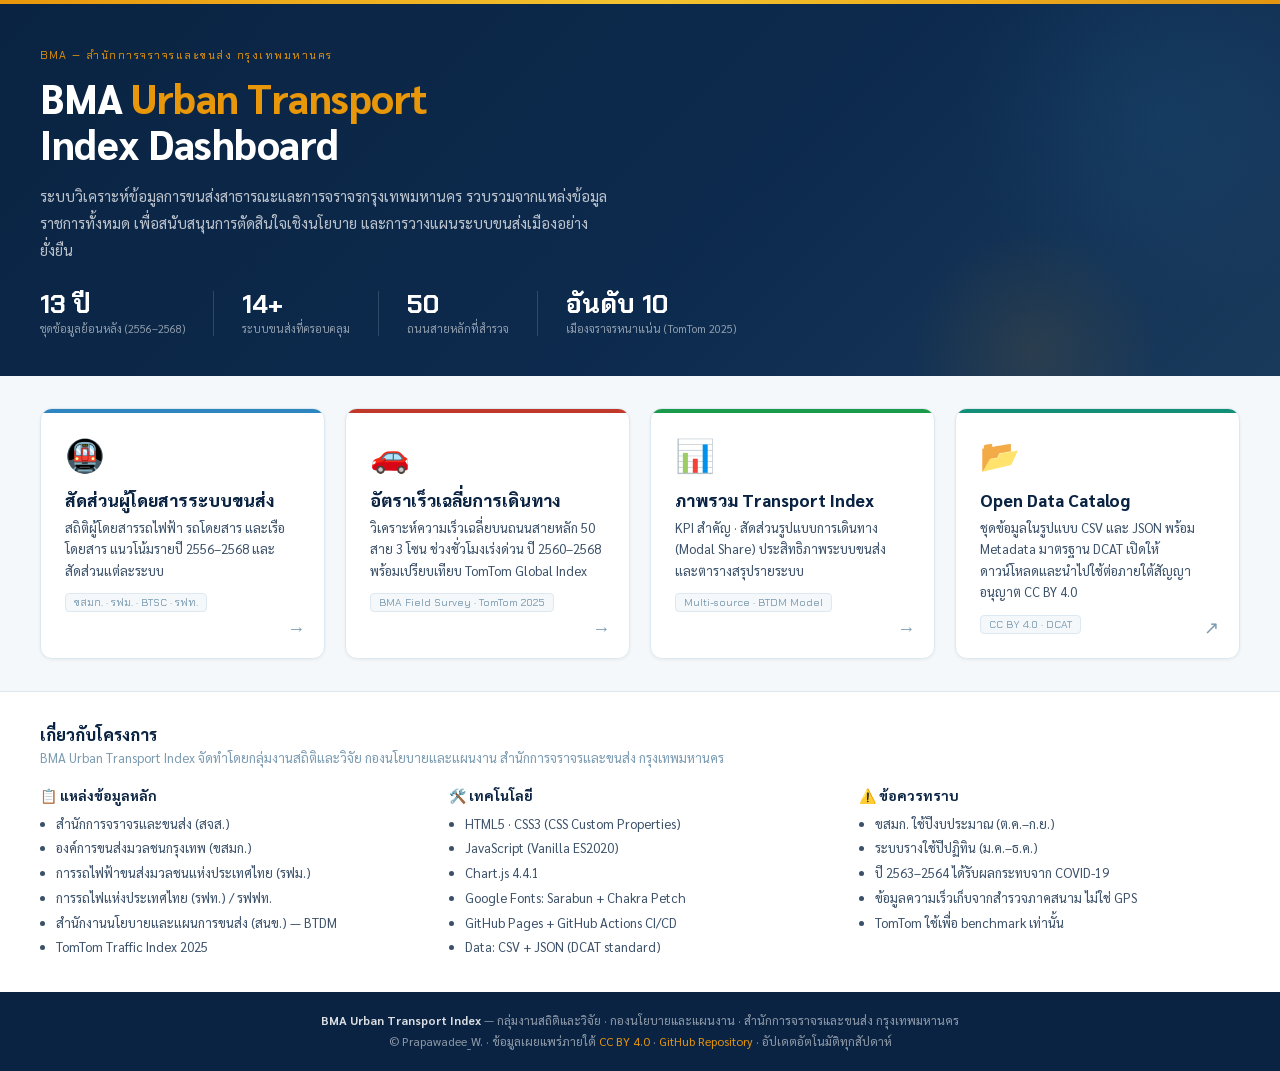
==== commit 2f7ad8ea: "chore(navigation): align index and sidebar labels with updated Thai wording" ====
--- a/index.html
+++ b/index.html
@@ -154,9 +154,9 @@
 
       <!-- Card 1: Ridership -->
       <a href="ridership.html" class="bma-index-card bma-animate"
-         style="--card-accent: var(--bma-blue-mid);" aria-label="ผู้โดยสารระบบขนส่ง">
+        style="--card-accent: var(--bma-blue-mid);" aria-label="สัดส่วนผู้โดยสารระบบขนส่ง">
         <div class="bma-ic-icon" aria-hidden="true">🚇</div>
-        <div class="bma-ic-title">ผู้โดยสารระบบขนส่ง</div>
+        <div class="bma-ic-title">สัดส่วนผู้โดยสารระบบขนส่ง</div>
         <div class="bma-ic-sub">
           สถิติผู้โดยสารรถไฟฟ้า รถโดยสาร และเรือโดยสาร
           แนวโน้มรายปี 2556–2568 และสัดส่วนแต่ละระบบ
@@ -169,9 +169,9 @@
 
       <!-- Card 2: Travel Speed -->
       <a href="travel-speed.html" class="bma-index-card bma-animate"
-         style="--card-accent: var(--bma-red);" aria-label="ความเร็วและเวลาเดินทาง">
+        style="--card-accent: var(--bma-red);" aria-label="อัตราเร็วเฉลี่ยการเดินทาง">
         <div class="bma-ic-icon" aria-hidden="true">🚗</div>
-        <div class="bma-ic-title">ความเร็วและเวลาเดินทาง</div>
+        <div class="bma-ic-title">อัตราเร็วเฉลี่ยการเดินทาง</div>
         <div class="bma-ic-sub">
           วิเคราะห์ความเร็วเฉลี่ยบนถนนสายหลัก 50 สาย 3 โซน
           ช่วงชั่วโมงเร่งด่วน ปี 2560–2568
--- a/src/css/dashboard.css
+++ b/src/css/dashboard.css
@@ -134,6 +134,200 @@
   padding: 2px 8px;
 }
 
+.bma-card-topline {
+  display: flex;
+  align-items: center;
+  justify-content: space-between;
+  gap: 10px;
+  margin-bottom: 10px;
+  flex-wrap: wrap;
+}
+
+.bma-chip-row {
+  display: flex;
+  flex-wrap: wrap;
+  gap: 6px;
+  margin-bottom: 10px;
+}
+
+.bma-chip {
+  display: inline-flex;
+  align-items: center;
+  font-size: 10.5px;
+  letter-spacing: 0.4px;
+  color: var(--bma-text-mid);
+  background: var(--bma-bg);
+  border: 1px solid var(--bma-border);
+  border-radius: 999px;
+  padding: 3px 9px;
+  font-family: var(--bma-font-display);
+}
+
+.bma-chip-rail {
+  background: #eaf4fb;
+  border-color: #b9d9ee;
+  color: #1f5f90;
+}
+
+.bma-chip-bus {
+  background: #fef6e8;
+  border-color: #f3d9a8;
+  color: #9a5f0a;
+}
+
+.bma-chip-ferry {
+  background: #e9f8f5;
+  border-color: #b6e7dd;
+  color: #0f6f5e;
+}
+
+.transport-theme-rail {
+  --transport-accent: #2e86c1;
+  --transport-soft: #eaf4fb;
+  --transport-border: #bedcf0;
+  --transport-ink: #1c527b;
+}
+
+.transport-theme-bus {
+  --transport-accent: #e8960a;
+  --transport-soft: #fef6e8;
+  --transport-border: #f1d8a6;
+  --transport-ink: #8f5608;
+}
+
+.transport-theme-ferry {
+  --transport-accent: #148f77;
+  --transport-soft: #e9f8f5;
+  --transport-border: #b9e6dd;
+  --transport-ink: #0f6a59;
+}
+
+.transport-theme-mix {
+  --transport-accent: #0d2b4e;
+  --transport-soft: #f3f7fc;
+  --transport-border: #cddfed;
+  --transport-ink: #163f63;
+}
+
+.bma-chart-card.transport-theme-card {
+  position: relative;
+  overflow: hidden;
+  border-color: var(--transport-border, var(--bma-border));
+  background: linear-gradient(180deg, var(--transport-soft, var(--bma-blue-pale)) 0%, var(--bma-white) 26%);
+}
+
+.bma-chart-card.transport-theme-card::before {
+  content: '';
+  position: absolute;
+  top: 0;
+  left: 0;
+  right: 0;
+  height: 3px;
+  background: linear-gradient(90deg, var(--transport-accent, var(--bma-blue-mid)), var(--transport-ink, var(--bma-navy)));
+}
+
+.bma-chart-card.transport-theme-card .bma-chart-title {
+  color: var(--transport-ink, var(--bma-navy));
+}
+
+.bma-chart-card.transport-theme-card .bma-source-tag {
+  background: var(--transport-soft, var(--bma-bg));
+  border-color: var(--transport-border, var(--bma-border));
+  color: var(--transport-ink, var(--bma-text-mid));
+}
+
+.bma-chart-card.transport-theme-card .bma-card-note {
+  border-top-color: var(--transport-border, var(--bma-border));
+}
+
+.bma-card-note {
+  margin-top: 10px;
+  font-size: 11px;
+  color: var(--bma-text-muted);
+  line-height: 1.7;
+  border-top: 1px dashed var(--bma-border);
+  padding-top: 8px;
+}
+
+.bma-insight-card {
+  background: var(--bma-white);
+  border: 1px solid var(--bma-border);
+  border-radius: var(--bma-r);
+  box-shadow: var(--bma-sh-xs);
+  padding: 18px 18px 16px;
+  position: relative;
+  overflow: hidden;
+}
+
+.bma-insight-card::before {
+  content: '';
+  position: absolute;
+  left: 0;
+  top: 0;
+  bottom: 0;
+  width: 4px;
+  background: var(--bma-blue-mid);
+}
+
+.bma-insight-card.transport-theme-rail::before { background: #2e86c1; }
+.bma-insight-card.transport-theme-bus::before { background: #e8960a; }
+.bma-insight-card.transport-theme-ferry::before { background: #148f77; }
+.bma-insight-card.transport-theme-mix::before { background: #0d2b4e; }
+
+.bma-insight-card.transport-theme-rail {
+  background: linear-gradient(180deg, #eef7fd 0%, var(--bma-white) 40%);
+  border-color: #bedcf0;
+}
+
+.bma-insight-card.transport-theme-bus {
+  background: linear-gradient(180deg, #fff8ec 0%, var(--bma-white) 40%);
+  border-color: #f1d8a6;
+}
+
+.bma-insight-card.transport-theme-ferry {
+  background: linear-gradient(180deg, #eefbf8 0%, var(--bma-white) 40%);
+  border-color: #b9e6dd;
+}
+
+.bma-insight-card.transport-theme-mix {
+  background: linear-gradient(180deg, #f5f9fd 0%, var(--bma-white) 40%);
+  border-color: #cddfed;
+}
+
+.bma-insight-title {
+  font-size: 13px;
+  font-weight: 700;
+  color: var(--bma-navy);
+  margin-bottom: 8px;
+  line-height: 1.4;
+}
+
+.bma-insight-value {
+  font-family: var(--bma-font-display);
+  font-size: 30px;
+  font-weight: 800;
+  color: var(--bma-navy);
+  line-height: 1.1;
+}
+
+.bma-insight-sub {
+  margin-top: 6px;
+  font-size: 11px;
+  color: var(--bma-text-muted);
+}
+
+.bma-insight-delta {
+  margin-top: 8px;
+  font-size: 12px;
+  font-weight: 700;
+}
+
+.bma-insight-prev {
+  margin-top: 4px;
+  font-size: 11px;
+  color: var(--bma-text-mid);
+}
+
 /* ── Loading skeleton ── */
 .bma-skeleton {
   background: linear-gradient(90deg, var(--bma-bg) 25%, var(--bma-border) 50%, var(--bma-bg) 75%);
@@ -167,6 +361,108 @@
   letter-spacing: 1.2px; color: var(--bma-text-muted);
   font-family: var(--bma-font-display);
   margin-bottom: 8px;
+}
+
+/* ── Modal share summary cards ── */
+.bma-share-cards {
+  display: grid;
+  grid-template-columns: repeat(3, 1fr);
+  gap: 16px;
+  margin-bottom: 16px;
+}
+.bma-share-year-tabs {
+  display: flex;
+  flex-wrap: wrap;
+  gap: 8px;
+  margin: 0 0 12px;
+}
+.bma-share-year-tabs .bma-tab {
+  padding: 6px 10px;
+  border: 1px solid var(--bma-border);
+  background: var(--bma-white);
+  min-width: 62px;
+  text-align: center;
+}
+.bma-share-year-tabs .bma-tab:disabled {
+  opacity: 0.45;
+  cursor: not-allowed;
+}
+.bma-share-card {
+  position: relative;
+  overflow: hidden;
+  background: var(--bma-white);
+  border: 1px solid var(--bma-border);
+  border-radius: var(--bma-r);
+  padding: 16px 18px;
+  box-shadow: var(--bma-sh-xs);
+}
+.bma-share-card::before {
+  content: '';
+  position: absolute;
+  left: 0;
+  top: 0;
+  bottom: 0;
+  width: 4px;
+  background: var(--card-accent, var(--bma-blue-mid));
+}
+.bma-share-card.public { --card-accent: var(--bma-blue-mid); }
+.bma-share-card.private { --card-accent: var(--bma-red); }
+.bma-share-card.gap { --card-accent: var(--bma-gold-bright); }
+.bma-share-label {
+  font-size: 11px;
+  color: var(--bma-text-muted);
+  letter-spacing: 0.8px;
+  text-transform: uppercase;
+  font-weight: 700;
+  margin-bottom: 6px;
+}
+.bma-share-value {
+  font-family: var(--bma-font-display);
+  font-size: 28px;
+  font-weight: 800;
+  line-height: 1.1;
+  color: var(--bma-navy);
+}
+.bma-share-sub {
+  margin-top: 8px;
+  font-size: 12px;
+  color: var(--bma-text-mid);
+}
+.bma-share-trend {
+  margin-top: 6px;
+  font-size: 12px;
+  font-weight: 700;
+}
+.bma-share-trend.up { color: var(--bma-green); }
+.bma-share-trend.down { color: var(--bma-red); }
+.bma-share-ratio {
+  display: grid;
+  gap: 10px;
+}
+.bma-share-track {
+  width: 100%;
+  height: 12px;
+  border-radius: 999px;
+  overflow: hidden;
+  background: var(--bma-bg);
+  border: 1px solid var(--bma-border);
+}
+.bma-share-fill-public {
+  display: block;
+  height: 100%;
+  background: linear-gradient(90deg, #2E86C1, #5DADE2);
+}
+.bma-share-metrics {
+  display: flex;
+  justify-content: space-between;
+  gap: 10px;
+  font-size: 12px;
+  color: var(--bma-text-mid);
+}
+.bma-share-metrics strong {
+  color: var(--bma-navy);
+  font-family: var(--bma-font-display);
+  font-weight: 700;
 }
 
 /* ── Homepage index card ── */
@@ -216,10 +512,12 @@
   .bma-grid-2, .bma-grid-6040 { grid-template-columns: 1fr; }
   .bma-grid-3 { grid-template-columns: 1fr 1fr; }
   .bma-grid-4 { grid-template-columns: 1fr 1fr; }
+  .bma-share-cards { grid-template-columns: 1fr 1fr; }
 }
 @media (max-width: 479px) {
   .bma-grid-3 { grid-template-columns: 1fr; }
   .bma-grid-4 { grid-template-columns: 1fr; }
+  .bma-share-cards { grid-template-columns: 1fr; }
   .bma-tabs   { gap: 2px; padding: 3px; }
   .bma-tab    { padding: 6px 12px; font-size: 12px; }
 }
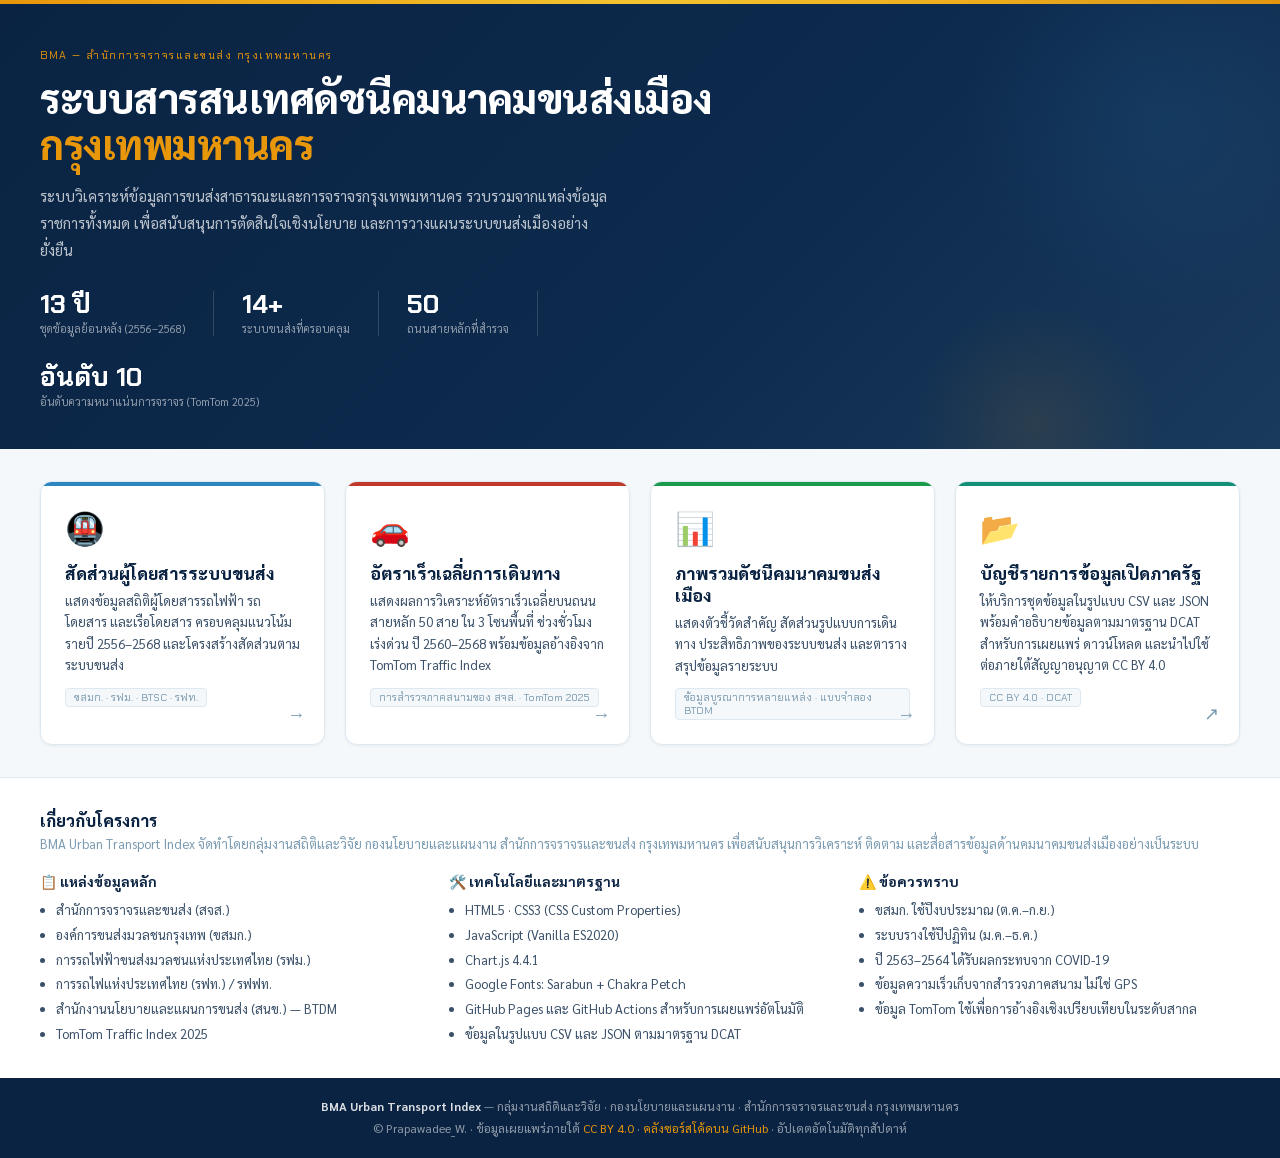
==== commit aa2e10bf: "chore(content): formalize Thai wording on home and travel speed pages" ====
--- a/index.html
+++ b/index.html
@@ -6,7 +6,7 @@
   <meta name="description" content="BMA Urban Transport Index — ระบบวิเคราะห์ข้อมูลการขนส่งสาธารณะและการจราจรกรุงเทพมหานคร ครอบคลุมผู้โดยสาร ความเร็ว และสัดส่วนรูปแบบการเดินทาง ปี 2556–2568">
   <meta name="author" content="กลุ่มงานสถิติและวิจัย สำนักการจราจรและขนส่ง กรุงเทพมหานคร">
   <meta property="og:title" content="BMA Urban Transport Index">
-  <meta property="og:description" content="Dashboard สถิติการขนส่งและจราจรกรุงเทพมหานคร">
+  <meta property="og:description" content="ระบบสารสนเทศสถิติการขนส่งและการจราจรกรุงเทพมหานคร">
   <meta property="og:type" content="website">
 
   <title>BMA Urban Transport Index</title>
@@ -117,7 +117,7 @@
     <div class="bma-home-hero-inner">
       <div class="bma-home-org">BMA — สำนักการจราจรและขนส่ง กรุงเทพมหานคร</div>
       <h1 class="bma-home-h1">
-        BMA <em>Urban Transport</em><br>Index Dashboard
+        ระบบสารสนเทศดัชนีคมนาคมขนส่งเมือง<br><em>กรุงเทพมหานคร</em>
       </h1>
       <p class="bma-home-sub">
         ระบบวิเคราะห์ข้อมูลการขนส่งสาธารณะและการจราจรกรุงเทพมหานคร
@@ -142,7 +142,7 @@
         <div class="bma-home-stat-div" aria-hidden="true"></div>
         <div role="listitem">
           <div class="bma-home-stat-val">อันดับ 10</div>
-          <div class="bma-home-stat-lbl">เมืองจราจรหนาแน่น (TomTom 2025)</div>
+          <div class="bma-home-stat-lbl">อันดับความหนาแน่นการจราจร (TomTom 2025)</div>
         </div>
       </div>
     </div>
@@ -150,7 +150,7 @@
 
   <!-- ════════════════════════════ DASHBOARD CARDS ════════════════ -->
   <main>
-    <div class="bma-card-grid" role="navigation" aria-label="เลือก Dashboard">
+    <div class="bma-card-grid" role="navigation" aria-label="เลือกหน้ารายงาน">
 
       <!-- Card 1: Ridership -->
       <a href="ridership.html" class="bma-index-card bma-animate"
@@ -158,8 +158,8 @@
         <div class="bma-ic-icon" aria-hidden="true">🚇</div>
         <div class="bma-ic-title">สัดส่วนผู้โดยสารระบบขนส่ง</div>
         <div class="bma-ic-sub">
-          สถิติผู้โดยสารรถไฟฟ้า รถโดยสาร และเรือโดยสาร
-          แนวโน้มรายปี 2556–2568 และสัดส่วนแต่ละระบบ
+          แสดงข้อมูลสถิติผู้โดยสารรถไฟฟ้า รถโดยสาร และเรือโดยสาร
+          ครอบคลุมแนวโน้มรายปี 2556–2568 และโครงสร้างสัดส่วนตามระบบขนส่ง
         </div>
         <div class="bma-ic-meta">
           <span class="bma-source-tag">ขสมก. · รฟม. · BTSC · รฟท.</span>
@@ -173,12 +173,12 @@
         <div class="bma-ic-icon" aria-hidden="true">🚗</div>
         <div class="bma-ic-title">อัตราเร็วเฉลี่ยการเดินทาง</div>
         <div class="bma-ic-sub">
-          วิเคราะห์ความเร็วเฉลี่ยบนถนนสายหลัก 50 สาย 3 โซน
+          แสดงผลการวิเคราะห์อัตราเร็วเฉลี่ยบนถนนสายหลัก 50 สาย ใน 3 โซนพื้นที่
           ช่วงชั่วโมงเร่งด่วน ปี 2560–2568
-          พร้อมเปรียบเทียบ TomTom Global Index
-        </div>
-        <div class="bma-ic-meta">
-          <span class="bma-source-tag">BMA Field Survey · TomTom 2025</span>
+          พร้อมข้อมูลอ้างอิงจาก TomTom Traffic Index
+        </div>
+        <div class="bma-ic-meta">
+          <span class="bma-source-tag">การสำรวจภาคสนามของ สจส. · TomTom 2025</span>
         </div>
         <span class="bma-ic-arrow" aria-hidden="true">→</span>
       </a>
@@ -187,13 +187,13 @@
       <a href="overview.html" class="bma-index-card bma-animate"
          style="--card-accent: var(--bma-green);" aria-label="ภาพรวม Transport Index">
         <div class="bma-ic-icon" aria-hidden="true">📊</div>
-        <div class="bma-ic-title">ภาพรวม Transport Index</div>
-        <div class="bma-ic-sub">
-          KPI สำคัญ · สัดส่วนรูปแบบการเดินทาง (Modal Share)
-          ประสิทธิภาพระบบขนส่ง และตารางสรุปรายระบบ
-        </div>
-        <div class="bma-ic-meta">
-          <span class="bma-source-tag">Multi-source · BTDM Model</span>
+        <div class="bma-ic-title">ภาพรวมดัชนีคมนาคมขนส่งเมือง</div>
+        <div class="bma-ic-sub">
+          แสดงตัวชี้วัดสำคัญ สัดส่วนรูปแบบการเดินทาง
+          ประสิทธิภาพของระบบขนส่ง และตารางสรุปข้อมูลรายระบบ
+        </div>
+        <div class="bma-ic-meta">
+          <span class="bma-source-tag">ข้อมูลบูรณาการหลายแหล่ง · แบบจำลอง BTDM</span>
         </div>
         <span class="bma-ic-arrow" aria-hidden="true">→</span>
       </a>
@@ -201,12 +201,12 @@
       <!-- Card 4: Open Data -->
       <a href="data/catalog.json" class="bma-index-card bma-animate"
          style="--card-accent: var(--bma-teal);" target="_blank" rel="noopener"
-         aria-label="Open Data Catalog">
+         aria-label="บัญชีรายการข้อมูลเปิดภาครัฐ">
         <div class="bma-ic-icon" aria-hidden="true">📂</div>
-        <div class="bma-ic-title">Open Data Catalog</div>
-        <div class="bma-ic-sub">
-          ชุดข้อมูลในรูปแบบ CSV และ JSON พร้อม Metadata มาตรฐาน DCAT
-          เปิดให้ดาวน์โหลดและนำไปใช้ต่อภายใต้สัญญาอนุญาต CC BY 4.0
+        <div class="bma-ic-title">บัญชีรายการข้อมูลเปิดภาครัฐ</div>
+        <div class="bma-ic-sub">
+          ให้บริการชุดข้อมูลในรูปแบบ CSV และ JSON พร้อมคำอธิบายข้อมูลตามมาตรฐาน DCAT
+          สำหรับการเผยแพร่ ดาวน์โหลด และนำไปใช้ต่อภายใต้สัญญาอนุญาต CC BY 4.0
         </div>
         <div class="bma-ic-meta">
           <span class="bma-source-tag">CC BY 4.0 · DCAT</span>
@@ -222,7 +222,7 @@
         เกี่ยวกับโครงการ
       </h2>
       <p style="font-size:13px;color:var(--bma-text-muted);">
-        BMA Urban Transport Index จัดทำโดยกลุ่มงานสถิติและวิจัย กองนโยบายและแผนงาน สำนักการจราจรและขนส่ง กรุงเทพมหานคร
+        BMA Urban Transport Index จัดทำโดยกลุ่มงานสถิติและวิจัย กองนโยบายและแผนงาน สำนักการจราจรและขนส่ง กรุงเทพมหานคร เพื่อสนับสนุนการวิเคราะห์ ติดตาม และสื่อสารข้อมูลด้านคมนาคมขนส่งเมืองอย่างเป็นระบบ
       </p>
       <div class="bma-about-grid">
         <div class="bma-about-item">
@@ -237,14 +237,14 @@
           </ul>
         </div>
         <div class="bma-about-item">
-          <h4>🛠️ เทคโนโลยี</h4>
+          <h4>🛠️ เทคโนโลยีและมาตรฐาน</h4>
           <ul>
             <li>HTML5 · CSS3 (CSS Custom Properties)</li>
             <li>JavaScript (Vanilla ES2020)</li>
             <li>Chart.js 4.4.1</li>
             <li>Google Fonts: Sarabun + Chakra Petch</li>
-            <li>GitHub Pages + GitHub Actions CI/CD</li>
-            <li>Data: CSV + JSON (DCAT standard)</li>
+            <li>GitHub Pages และ GitHub Actions สำหรับการเผยแพร่อัตโนมัติ</li>
+            <li>ข้อมูลในรูปแบบ CSV และ JSON ตามมาตรฐาน DCAT</li>
           </ul>
         </div>
         <div class="bma-about-item">
@@ -254,7 +254,7 @@
             <li>ระบบรางใช้ปีปฏิทิน (ม.ค.–ธ.ค.)</li>
             <li>ปี 2563–2564 ได้รับผลกระทบจาก COVID-19</li>
             <li>ข้อมูลความเร็วเก็บจากสำรวจภาคสนาม ไม่ใช่ GPS</li>
-            <li>TomTom ใช้เพื่อ benchmark เท่านั้น</li>
+            <li>ข้อมูล TomTom ใช้เพื่อการอ้างอิงเชิงเปรียบเทียบในระดับสากล</li>
           </ul>
         </div>
       </div>
@@ -266,7 +266,7 @@
     <strong>BMA Urban Transport Index</strong> — กลุ่มงานสถิติและวิจัย · กองนโยบายและแผนงาน · สำนักการจราจรและขนส่ง กรุงเทพมหานคร<br>
     © Prapawadee_W. · ข้อมูลเผยแพร่ภายใต้
     <a href="https://creativecommons.org/licenses/by/4.0/" target="_blank" rel="noopener license">CC BY 4.0</a> ·
-    <a href="https://github.com/BMA-Statistics-PW/BMA-Transport-Index" target="_blank" rel="noopener">GitHub Repository</a> ·
+    <a href="https://github.com/BMA-Statistics-PW/BMA-Transport-Index" target="_blank" rel="noopener">คลังซอร์สโค้ดบน GitHub</a> ·
     อัปเดตอัตโนมัติทุกสัปดาห์
   </footer>
 
--- a/src/css/dashboard.css
+++ b/src/css/dashboard.css
@@ -209,6 +209,13 @@
   --transport-ink: #163f63;
 }
 
+.transport-theme-road {
+  --transport-accent: #c0392b;
+  --transport-soft: #fdf3f2;
+  --transport-border: #efc5c0;
+  --transport-ink: #8f2f25;
+}
+
 .bma-chart-card.transport-theme-card {
   position: relative;
   overflow: hidden;
@@ -507,12 +514,356 @@
   font-family: var(--bma-font-display);
 }
 
+/* ── Travel speed premium cards ── */
+.travel-report-hero-card {
+  background: linear-gradient(180deg, #f9fbfd 0%, var(--bma-white) 42%);
+}
+
+.travel-kpi-grid {
+  display: grid;
+  grid-template-columns: repeat(5, minmax(0, 1fr));
+  gap: 14px;
+}
+
+.travel-kpi-card {
+  position: relative;
+  overflow: hidden;
+  background: var(--bma-white);
+  border: 1px solid var(--bma-border);
+  border-radius: var(--bma-r);
+  padding: 18px 16px;
+  box-shadow: var(--bma-sh-xs);
+}
+
+.travel-kpi-card::before {
+  content: '';
+  position: absolute;
+  top: 0;
+  left: 0;
+  right: 0;
+  height: 3px;
+}
+
+.travel-kpi-card.red::before { background: linear-gradient(90deg, #c0392b, #e17055); }
+.travel-kpi-card.green::before { background: linear-gradient(90deg, #1a9b4b, #27ae60); }
+.travel-kpi-card.orange::before { background: linear-gradient(90deg, #d35400, #f39c12); }
+.travel-kpi-card.blue::before { background: linear-gradient(90deg, #1a6bad, #2e86c1); }
+.travel-kpi-card.gold::before { background: linear-gradient(90deg, #c78708, #e8960a); }
+
+.travel-kpi-icon {
+  font-size: 22px;
+  margin-bottom: 10px;
+}
+
+.travel-kpi-value {
+  font-size: 28px;
+  line-height: 1;
+  font-weight: 800;
+  font-family: var(--bma-font-display);
+  color: var(--bma-navy);
+}
+
+.travel-kpi-unit,
+.travel-kpi-sub {
+  font-size: 11px;
+  color: var(--bma-text-muted);
+}
+
+.travel-kpi-label {
+  margin-top: 8px;
+  font-size: 12.5px;
+  font-weight: 700;
+  color: var(--bma-navy);
+  line-height: 1.45;
+}
+
+.travel-kpi-sub {
+  margin-top: 6px;
+  line-height: 1.6;
+}
+
+.travel-tomtom-banner {
+  display: grid;
+  grid-template-columns: auto 1fr;
+  gap: 18px;
+  padding: 24px 26px;
+  margin-bottom: 24px;
+  background: linear-gradient(135deg, #fff6f5 0%, #ffffff 100%);
+  border: 1px solid #f6c7c2;
+  border-left: 5px solid #df1b12;
+  border-radius: var(--bma-r);
+  box-shadow: var(--bma-sh-xs);
+}
+
+.travel-tomtom-mark {
+  align-self: start;
+  min-width: 74px;
+  border-radius: 10px;
+  background: #df1b12;
+  color: #fff;
+  text-align: center;
+  padding: 10px 8px;
+  font-family: var(--bma-font-display);
+  font-weight: 700;
+  line-height: 1.25;
+  letter-spacing: 1.4px;
+  font-size: 11px;
+}
+
+.travel-tomtom-mark span {
+  display: block;
+  margin-top: 4px;
+  font-size: 8.5px;
+  letter-spacing: 1px;
+}
+
+.travel-tomtom-title {
+  font-size: 15px;
+  font-weight: 800;
+  color: #b91c1c;
+  margin-bottom: 12px;
+}
+
+.travel-tomtom-grid {
+  display: grid;
+  grid-template-columns: repeat(6, minmax(0, 1fr));
+  gap: 10px;
+}
+
+.travel-tomtom-stat {
+  background: #fff;
+  border: 1px solid #f6c7c2;
+  border-radius: 10px;
+  padding: 14px 12px;
+  text-align: center;
+}
+
+.travel-tomtom-val {
+  font-size: 23px;
+  line-height: 1;
+  font-weight: 800;
+  color: #b91c1c;
+  font-family: var(--bma-font-display);
+}
+
+.travel-tomtom-unit {
+  margin-top: 4px;
+  font-size: 10.5px;
+  color: #d06f67;
+}
+
+.travel-tomtom-label,
+.travel-tomtom-note {
+  font-size: 11.5px;
+  color: var(--bma-text-mid);
+  line-height: 1.65;
+}
+
+.travel-tomtom-label {
+  margin-top: 6px;
+}
+
+.travel-tomtom-note {
+  margin-top: 12px;
+}
+
+.travel-zone-grid,
+.travel-insight-grid,
+.travel-period-grid {
+  display: grid;
+  gap: 16px;
+  margin-bottom: 24px;
+}
+
+.travel-zone-grid { grid-template-columns: repeat(3, minmax(0, 1fr)); }
+.travel-period-grid { grid-template-columns: repeat(2, minmax(0, 1fr)); }
+.travel-insight-grid { grid-template-columns: repeat(2, minmax(0, 1fr)); }
+
+.travel-zone-card,
+.travel-period-card,
+.travel-insight-card {
+  background: var(--bma-white);
+  border: 1px solid var(--bma-border);
+  border-radius: var(--bma-r);
+  box-shadow: var(--bma-sh-xs);
+}
+
+.travel-zone-card {
+  padding: 18px 18px 16px;
+}
+
+.travel-zone-card.inner { border-color: #efc5c0; background: linear-gradient(180deg, #fdf3f2 0%, #fff 42%); }
+.travel-zone-card.middle { border-color: #f1d5b3; background: linear-gradient(180deg, #fef7ef 0%, #fff 42%); }
+.travel-zone-card.outer { border-color: #cbe9d7; background: linear-gradient(180deg, #f1fbf5 0%, #fff 42%); }
+
+.travel-zone-head {
+  display: flex;
+  align-items: flex-start;
+  justify-content: space-between;
+  gap: 12px;
+  margin-bottom: 14px;
+}
+
+.travel-zone-title {
+  font-size: 15px;
+  font-weight: 800;
+  color: var(--bma-navy);
+}
+
+.travel-zone-sub,
+.travel-zone-note,
+.travel-formula-note,
+.travel-period-time,
+.travel-period-note,
+.travel-insight-text {
+  font-size: 11.5px;
+  color: var(--bma-text-mid);
+  line-height: 1.65;
+}
+
+.travel-zone-metrics {
+  display: grid;
+  gap: 8px;
+}
+
+.travel-zone-row,
+.travel-period-row {
+  display: flex;
+  align-items: center;
+  justify-content: space-between;
+  gap: 10px;
+  padding: 8px 0;
+  border-bottom: 1px solid var(--bma-bg);
+}
+
+.travel-zone-row:last-child,
+.travel-period-row:last-of-type {
+  border-bottom: none;
+}
+
+.travel-zone-row span,
+.travel-period-row span {
+  font-size: 12px;
+  color: var(--bma-text-mid);
+}
+
+.travel-zone-row strong,
+.travel-period-row strong {
+  font-family: var(--bma-font-display);
+  color: var(--bma-navy);
+  font-size: 14px;
+}
+
+.travel-zone-note {
+  margin-top: 12px;
+  padding-top: 10px;
+  border-top: 1px dashed var(--bma-border);
+}
+
+.travel-time-block {
+  background: linear-gradient(180deg, #f9fbfd 0%, var(--bma-white) 48%);
+}
+
+.travel-time-grid {
+  display: grid;
+  grid-template-columns: repeat(2, minmax(0, 1fr));
+  gap: 12px;
+}
+
+.travel-time-item {
+  border-radius: 10px;
+  padding: 14px 14px 12px;
+  border: 1px solid var(--bma-border);
+  background: var(--bma-bg);
+}
+
+.travel-time-item.inner { background: #fdf3f2; border-color: #efc5c0; }
+.travel-time-item.middle { background: #fef7ef; border-color: #f1d5b3; }
+.travel-time-item.outer { background: #f1fbf5; border-color: #cbe9d7; }
+
+.travel-time-label {
+  font-size: 11.5px;
+  color: var(--bma-text-mid);
+  margin-bottom: 6px;
+}
+
+.travel-time-value {
+  font-size: 26px;
+  line-height: 1;
+  font-family: var(--bma-font-display);
+  font-weight: 800;
+  color: var(--bma-navy);
+}
+
+.travel-time-unit {
+  margin-top: 4px;
+  font-size: 10.5px;
+  color: var(--bma-text-muted);
+}
+
+.travel-formula-note {
+  margin-top: 12px;
+}
+
+.travel-period-card {
+  padding: 20px 20px 18px;
+}
+
+.travel-period-title {
+  font-size: 15px;
+  font-weight: 800;
+  color: var(--bma-navy);
+}
+
+.travel-period-time {
+  margin-top: 2px;
+  margin-bottom: 12px;
+}
+
+.travel-period-note {
+  margin-top: 12px;
+}
+
+.travel-insight-card {
+  display: flex;
+  gap: 12px;
+  padding: 16px 16px 15px;
+  align-items: flex-start;
+}
+
+.travel-insight-card.warn { background: #fff7f6; border-color: #f1cbc7; }
+.travel-insight-card.info { background: #f5f9fe; border-color: #cedef0; }
+.travel-insight-card.ok { background: #f2fbf5; border-color: #cee8d6; }
+.travel-insight-card.tip { background: #fffaf1; border-color: #f3dfb3; }
+
+.travel-insight-icon {
+  width: 40px;
+  height: 40px;
+  border-radius: 10px;
+  display: flex;
+  align-items: center;
+  justify-content: center;
+  background: rgba(10,35,66,0.05);
+  font-size: 19px;
+  flex-shrink: 0;
+}
+
+.travel-insight-title {
+  font-size: 13.5px;
+  font-weight: 800;
+  color: var(--bma-navy);
+  margin-bottom: 4px;
+}
+
 /* ── Responsive overrides ── */
 @media (max-width: 899px) {
   .bma-grid-2, .bma-grid-6040 { grid-template-columns: 1fr; }
   .bma-grid-3 { grid-template-columns: 1fr 1fr; }
   .bma-grid-4 { grid-template-columns: 1fr 1fr; }
   .bma-share-cards { grid-template-columns: 1fr 1fr; }
+  .travel-kpi-grid { grid-template-columns: repeat(2, minmax(0, 1fr)); }
+  .travel-tomtom-grid { grid-template-columns: repeat(3, minmax(0, 1fr)); }
+  .travel-zone-grid, .travel-insight-grid { grid-template-columns: 1fr; }
 }
 @media (max-width: 479px) {
   .bma-grid-3 { grid-template-columns: 1fr; }
@@ -520,4 +871,9 @@
   .bma-share-cards { grid-template-columns: 1fr; }
   .bma-tabs   { gap: 2px; padding: 3px; }
   .bma-tab    { padding: 6px 12px; font-size: 12px; }
-}
+  .travel-kpi-grid,
+  .travel-time-grid,
+  .travel-tomtom-grid,
+  .travel-period-grid { grid-template-columns: 1fr; }
+  .travel-tomtom-banner { grid-template-columns: 1fr; padding: 18px; }
+}
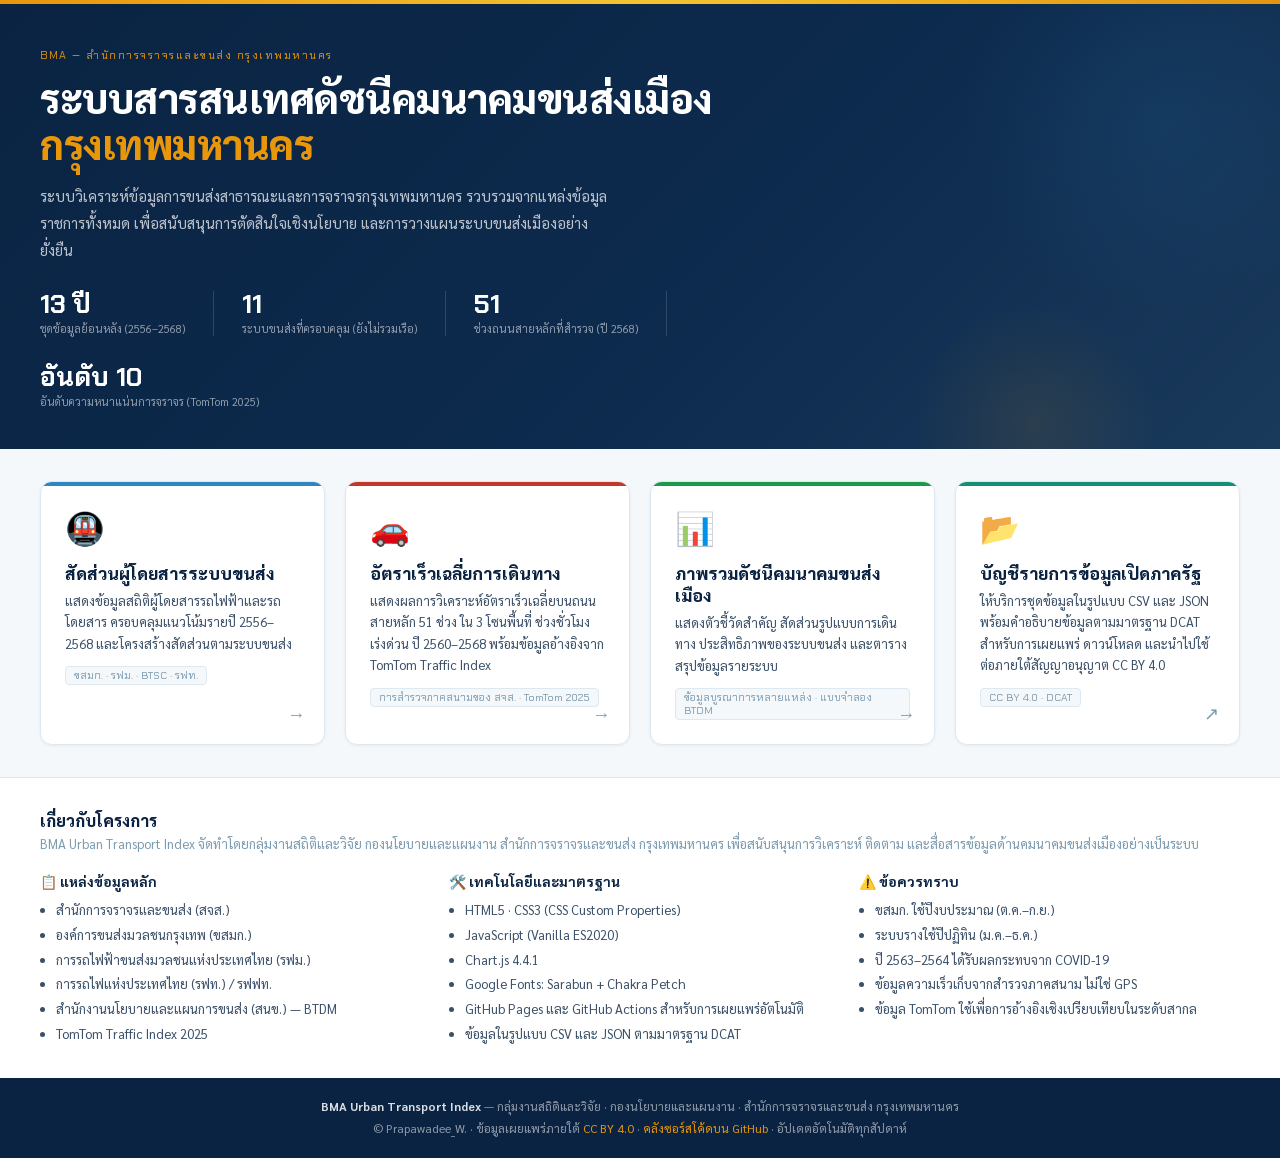
==== commit 876bac23: "fix: align dashboard figures with source data and remove unsourced values - normalise line endings v" ====
--- a/index.html
+++ b/index.html
@@ -131,13 +131,13 @@
         </div>
         <div class="bma-home-stat-div" aria-hidden="true"></div>
         <div role="listitem">
-          <div class="bma-home-stat-val">14+</div>
-          <div class="bma-home-stat-lbl">ระบบขนส่งที่ครอบคลุม</div>
+          <div class="bma-home-stat-val">11</div>
+          <div class="bma-home-stat-lbl">ระบบขนส่งที่ครอบคลุม (ยังไม่รวมเรือ)</div>
         </div>
         <div class="bma-home-stat-div" aria-hidden="true"></div>
         <div role="listitem">
-          <div class="bma-home-stat-val">50</div>
-          <div class="bma-home-stat-lbl">ถนนสายหลักที่สำรวจ</div>
+          <div class="bma-home-stat-val">51</div>
+          <div class="bma-home-stat-lbl">ช่วงถนนสายหลักที่สำรวจ (ปี 2568)</div>
         </div>
         <div class="bma-home-stat-div" aria-hidden="true"></div>
         <div role="listitem">
@@ -158,7 +158,7 @@
         <div class="bma-ic-icon" aria-hidden="true">🚇</div>
         <div class="bma-ic-title">สัดส่วนผู้โดยสารระบบขนส่ง</div>
         <div class="bma-ic-sub">
-          แสดงข้อมูลสถิติผู้โดยสารรถไฟฟ้า รถโดยสาร และเรือโดยสาร
+          แสดงข้อมูลสถิติผู้โดยสารรถไฟฟ้าและรถโดยสาร
           ครอบคลุมแนวโน้มรายปี 2556–2568 และโครงสร้างสัดส่วนตามระบบขนส่ง
         </div>
         <div class="bma-ic-meta">
@@ -173,7 +173,7 @@
         <div class="bma-ic-icon" aria-hidden="true">🚗</div>
         <div class="bma-ic-title">อัตราเร็วเฉลี่ยการเดินทาง</div>
         <div class="bma-ic-sub">
-          แสดงผลการวิเคราะห์อัตราเร็วเฉลี่ยบนถนนสายหลัก 50 สาย ใน 3 โซนพื้นที่
+          แสดงผลการวิเคราะห์อัตราเร็วเฉลี่ยบนถนนสายหลัก 51 ช่วง ใน 3 โซนพื้นที่
           ช่วงชั่วโมงเร่งด่วน ปี 2560–2568
           พร้อมข้อมูลอ้างอิงจาก TomTom Traffic Index
         </div>
